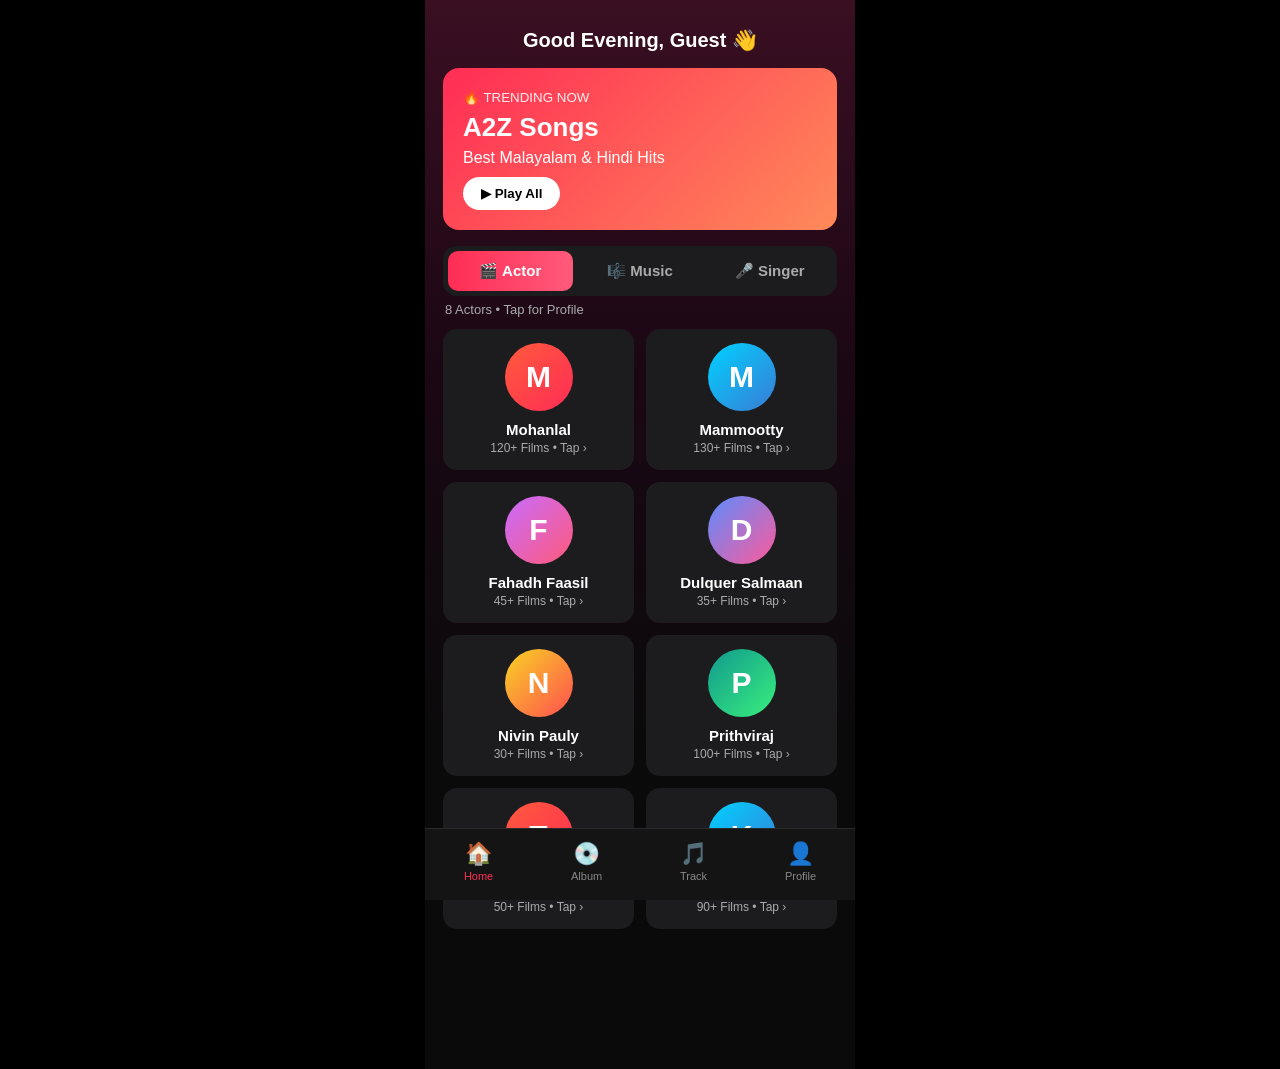
==== index.html @ c4893491 "Update index.html" ====
<!DOCTYPE html>
<html lang="en">
<head>
<meta charset="UTF-8">
<meta name="viewport" content="width=device-width, initial-scale=1.0, viewport-fit=cover">
<title>A2Z Songs</title>
<style>
*{margin:0;padding:0;box-sizing:border-box;font-family:-apple-system,BlinkMacSystemFont,'Segoe UI',sans-serif}
html{overflow-y:auto}
body{background:#000;color:#fff;display:flex;justify-content:center;overflow-y:auto}
body.player-locked, html.player-locked{overflow:hidden !important;height:100dvh !important;position:fixed;width:100%;top:0;left:0}
.phone{width:100%;max-width:430px;min-height:100vh;background:linear-gradient(180deg,#3a0f22 0%,#1a0714 35%,#0a0a0a 70%);padding:18px 18px 110px;position:relative}
body.player-locked .phone{height:100dvh;min-height:0;overflow:hidden;padding-bottom:0}
.page{display:none}.page.active{display:block}
.header{display:flex;align-items:center;justify-content:center;position:relative;margin:10px 0 16px}
.header h1{font-size:20px;font-weight:700}.gear{position:absolute;right:4px;font-size:22px}
.back{position:absolute;left:4px;font-size:22px;cursor:pointer;background:#1c1c1e;width:36px;height:36px;border-radius:50%;display:grid;place-items:center}
.search-box{background:#1c1c1e;border-radius:12px;padding:13px 14px;display:flex;gap:10px;color:#aaa;margin-bottom:16px}
.search-box input{background:none;border:none;outline:none;color:#fff;font-size:15px;width:100%}
.hero{background:linear-gradient(135deg,#ff2d55,#ff8a5a);border-radius:16px;padding:20px}
.hero small{opacity:.9}.hero h2{font-size:26px;margin:6px 0}
.hero button{background:#fff;color:#000;border:none;padding:9px 18px;border-radius:20px;font-weight:700;margin-top:10px}
.section-title{font-size:20px;font-weight:800;margin:22px 0 12px}
.tabs{display:flex;background:#1c1c1e;border-radius:14px;padding:5px;gap:5px;margin:16px 0 4px}
.tabs button{flex:1;border:none;padding:11px 0;border-radius:10px;background:transparent;color:#aaa;font-size:15px;font-weight:700;cursor:pointer}
.tabs button.active{background:linear-gradient(90deg,#ff2d55,#ff5a7a);color:#fff}
.tab-info{color:#aaa;font-size:13px;margin:6px 2px 12px}
.artist-grid{display:grid;grid-template-columns:1fr 1fr;gap:12px}
.artist-card{background:#1c1c1e;border-radius:14px;padding:14px;text-align:center;cursor:pointer}
.artist-card .circle{width:68px;height:68px;border-radius:50%;margin:0 auto 10px;display:grid;place-items:center;font-size:30px;font-weight:800;color:#fff;overflow:hidden;padding:0}
.artist-card .circle img{width:100%;height:100%;object-fit:cover;display:block}
.artist-card b{font-size:15px;display:block}.artist-card small{color:#aaa;font-size:12px}
.song-row,.card{background:#1c1c1e;border-radius:14px;padding:12px;display:flex;gap:12px;align-items:center;margin-bottom:10px;cursor:pointer}
.thumb{width:56px;height:56px;border-radius:10px;flex-shrink:0;display:grid;place-items:center;font-size:24px;font-weight:800;overflow:hidden;padding:0}
.thumb img{width:100%;height:100%;object-fit:cover;display:block}
.t1{background:linear-gradient(135deg,#c86bff,#ff5a7a)} .t2{background:linear-gradient(135deg,#ff5a3c,#ff2d55)} .t3{background:linear-gradient(135deg,#5a8cff,#ff5a9a)} .t4{background:linear-gradient(135deg,#00d2ff,#3a7bd5)} .t5{background:linear-gradient(135deg,#f9d423,#ff4e50)} .t6{background:linear-gradient(135deg,#11998e,#38ef7d)}
.song-row b,.card b{font-size:16px} .song-row small,.card small{color:#aaa;font-size:13px}
.play-btn{margin-left:auto;width:36px;height:36px;border-radius:50%;background:#ff2d55;display:grid;place-items:center;flex-shrink:0}
.album-grid{display:grid;grid-template-columns:1fr 1fr;gap:12px}
.album-card{background:#1c1c1e;border-radius:14px;padding:14px;cursor:pointer}
.album-card .cover{height:110px;border-radius:10px;display:grid;place-items:center;font-size:42px;margin-bottom:10px;overflow:hidden;padding:0}
.album-card .cover img{width:100%;height:100%;object-fit:cover;display:block}
.album-card b{font-size:15px;display:block}.album-card small{color:#aaa;font-size:12px}
.big-avatar{width:110px;height:110px;border-radius:50%;margin:10px auto;display:grid;place-items:center;font-size:48px;font-weight:800;overflow:hidden;padding:0}
.big-avatar img{width:100%;height:100%;object-fit:cover;display:block}
.follow-btn{background:linear-gradient(90deg,#ff2d55,#ff5a7a);border:none;color:#fff;padding:10px 30px;border-radius:20px;font-weight:700;margin:10px auto;display:block}
.profile-top{text-align:center}
.avatar{width:88px;height:88px;border-radius:50%;background:linear-gradient(135deg,#ff5a7a,#ff8a5a);margin:6px auto 10px;display:grid;place-items:center;font-size:42px;overflow:hidden}
.avatar img{width:100%;height:100%;object-fit:cover;display:block}
.profile-top h2{font-size:26px;font-weight:800}
.profile-username{color:#aaa;font-size:15px;margin-top:4px}
.profile-email{color:#888;font-size:13px;margin-top:2px}
.stats{display:flex;justify-content:space-around;text-align:center;margin:20px 6px 0}
.stats b{font-size:26px;display:block} .stats span{font-size:14px;color:#aaa}
.edit-wrap{text-align:center;margin-top:10px}
.edit-btn{background:linear-gradient(90deg,#ff2d55,#ff5a7a);color:#fff;border:none;padding:9px 28px;border-radius:8px;font-weight:700;font-size:15px;cursor:pointer}
.logout-btn{background:#2a2a2a;color:#ff5a7a;border:1px solid #444;padding:9px 22px;border-radius:8px;font-weight:700;font-size:14px;cursor:pointer;margin-left:8px}
.dots{margin-left:auto;font-size:20px;color:#ddd}
h3{font-size:24px;margin:28px 0 12px}
.set-row{background:#1c1c1e;border-radius:12px;padding:14px;display:flex;align-items:center;gap:12px;margin-bottom:10px;cursor:pointer}
.set-row span{font-size:16px;font-weight:600} .arrow{margin-left:auto;color:#888}
.nav{position:fixed;bottom:0;left:50%;transform:translateX(-50%);width:100%;max-width:430px;background:#141414;display:flex;justify-content:space-around;padding:12px 0 18px;border-top:1px solid #2a2a2a;z-index:10}
.nav button{background:none;border:none;color:#888;font-size:11px;text-align:center;display:flex;flex-direction:column;gap:3px;align-items:center;cursor:pointer}
.nav button.active{color:#ff2d55}.nav .ico{font-size:22px}
.detail-hero{background:#1c1c1e;border-radius:16px;padding:20px;text-align:center;margin-bottom:14px}
#page-player{overflow:hidden;background:transparent}
.player-page{background:transparent !important;background-image:none !important;box-shadow:none !important;border:none !important;border-radius:0 !important;margin:-18px -18px 0;padding:14px 18px 8px;height:calc(100dvh - 74px);min-height:560px;max-height:760px;display:flex;flex-direction:column;justify-content:space-between;overflow:hidden}
.player-top{display:flex;justify-content:space-between;align-items:flex-start;flex-shrink:0;background:transparent;border:none;box-shadow:none}
.player-top .back2{font-size:24px;cursor:pointer;line-height:1}
.player-top-center{text-align:center;flex:1;padding:0 10px;overflow:hidden;background:transparent}
.player-top-center small{color:#ddd;font-size:12px}
.player-top-center h3{font-size:15px;margin:3px 0 0;white-space:nowrap;overflow:hidden;text-overflow:ellipsis}
.player-dots{font-size:26px;letter-spacing:2px;cursor:pointer;line-height:1}
.player-cover-big{width:100%;flex:1;min-height:0;max-height:360px;border-radius:16px;margin:12px 0;display:flex;flex-direction:column;align-items:center;justify-content:center;text-align:center;overflow:hidden;position:relative;background:#222}
.player-cover-big img{position:absolute;inset:0;width:100%;height:100%;object-fit:cover;display:block}
.player-cover-big .cover-overlay{position:absolute;inset:0;background:linear-gradient(180deg,rgba(0,0,0,.1),rgba(0,0,0,.55));display:flex;flex-direction:column;align-items:center;justify-content:flex-end;padding-bottom:18px}
.player-cover-big .big-emoji{font-size:64px}
.player-cover-big .cover-title{font-size:32px;font-weight:900;letter-spacing:1px;line-height:1;text-shadow:0 4px 20px rgba(0,0,0,.8);position:relative;z-index:2}
.player-cover-big .cover-sub{font-size:12px;letter-spacing:4px;margin-top:6px;opacity:.9;position:relative;z-index:2}
.player-song-row{display:flex;align-items:center;gap:12px;flex-shrink:0}
.player-song-row .txt{flex:1;min-width:0}
.marquee{overflow:hidden;white-space:nowrap;width:100%;position:relative}
.marquee-inner{display:flex;white-space:nowrap;will-change:transform;width:max-content;align-items:center}
.mq-text{white-space:nowrap}
.mq-gap{width:80px;flex-shrink:0}
.marquee h2{font-size:20px;display:inline-block}
.marquee p{color:#bbb;font-size:14px;margin-top:2px;display:inline-block}
.add-btn{width:36px;height:36px;border:1.5px solid #fff;border-radius:50%;display:grid;place-items:center;font-size:22px;font-weight:300;line-height:1;cursor:pointer;flex-shrink:0;background:rgba(255,255,255,.08);transition:all .2s}
.add-btn.added{background:#1db954;border-color:#1db954;color:#000;font-size:17px;font-weight:800}
.credit-box{background:#1c1c1e;border-radius:14px;padding:14px;margin:18px 0;display:flex;flex-direction:column;gap:8px}
.credit-box div{display:flex;justify-content:space-between}.credit-box span{color:#aaa}.credit-box b{text-align:right}
.progress-wrap{margin:14px 0 4px;flex-shrink:0}
.progress-track{height:4px;background:#5a5a5a;border-radius:10px;position:relative}
.progress-fill{height:100%;background:#fff;border-radius:10px;width:12%;position:relative}
.progress-dot{position:absolute;right:-6px;top:50%;transform:translateY(-50%);width:14px;height:14px;background:#fff;border-radius:50%}
.time-row{display:flex;justify-content:space-between;color:#ccc;font-size:13px;margin-top:6px}
.controls-new{display:flex;justify-content:center;align-items:center;gap:44px;margin:14px 0 4px;flex-shrink:0}
.ctrl-prev,.ctrl-next{font-size:34px;cursor:pointer;color:#fff}
.ctrl-play{width:68px;height:68px;background:#fff;border-radius:50%;display:grid;place-items:center;font-size:30px;color:#000;cursor:pointer}
.sheet-overlay{position:fixed;inset:0;background:rgba(0,0,0,.6);z-index:50;display:none;align-items:flex-end;justify-content:center}
.sheet-overlay.open{display:flex}
.sheet{width:100%;max-width:430px;background:#1e1e1e;border-radius:20px 20px 0 0;padding:18px;max-height:75vh;overflow:auto}
.sheet h3{margin:0 0 4px}.sheet p{color:#aaa;font-size:13px;margin-bottom:14px}
.sheet input{width:100%;background:#2a2a2a;border:1px solid #333;border-radius:10px;padding:12px;color:#fff;outline:none;font-size:15px}
.create-btn{width:100%;background:linear-gradient(90deg,#ff2d55,#ff5a7a);border:none;color:#fff;padding:12px;border-radius:10px;font-weight:700;margin:10px 0 16px;cursor:pointer}
.pl-row{background:#2a2a2a;border-radius:12px;padding:12px;display:flex;gap:10px;align-items:center;margin-bottom:8px;cursor:pointer}
.pl-row b{flex:1}.pl-row small{color:#aaa;display:block}
.small-btn{background:#333;border:none;color:#fff;padding:6px 12px;border-radius:20px;font-size:12px;cursor:pointer}
.small-btn.red{background:#ff2d55}.small-btn.blue{background:#3a7bd5}
.tick-mini{width:32px;height:32px;background:#1db954;border-radius:50%;display:grid;place-items:center;color:#000;font-weight:800}
.form-label{font-size:14px;font-weight:700;color:#ddd;margin:18px 0 8px;display:block}
.form-input{width:100%;background:#1c1c1e;border:1px solid #333;border-radius:12px;padding:14px;color:#fff;outline:none;font-size:15px}
.form-input:focus{border-color:#ff2d55}
.form-hint{font-size:12px;color:#888;margin-top:6px}
.pass-wrap{position:relative}
.pass-wrap input{padding-right:48px}
.eye-btn{position:absolute;right:10px;top:50%;transform:translateY(-50%);background:none;border:none;font-size:20px;cursor:pointer}
.save-btn{width:100%;background:linear-gradient(90deg,#ff2d55,#ff5a7a);border:none;color:#fff;padding:14px;border-radius:12px;font-weight:800;font-size:16px;margin-top:24px;cursor:pointer}
.cancel-btn{width:100%;background:#2a2a2a;border:none;color:#fff;padding:13px;border-radius:12px;font-weight:700;font-size:15px;margin-top:10px;cursor:pointer}
.edit-avatar-wrap{text-align:center;margin:10px 0 6px;position:relative}
.edit-avatar{width:100px;height:100px;border-radius:50%;background:linear-gradient(135deg,#ff5a7a,#ff8a5a);margin:0 auto;display:grid;place-items:center;font-size:44px;overflow:hidden;cursor:pointer}
.edit-avatar img{width:100%;height:100%;object-fit:cover}
.change-photo{color:#ff5a7a;font-size:14px;font-weight:700;margin-top:8px;cursor:pointer;display:block;text-align:center}
.success-msg{background:#1db954;color:#fff;padding:12px;border-radius:10px;text-align:center;font-weight:700;display:none;margin-top:14px}
.error-msg{background:#ff2d55;color:#fff;padding:12px;border-radius:10px;text-align:center;font-weight:700;display:none;margin-top:14px}
/* --- AUTH --- */
.auth-logo{width:90px;height:90px;border-radius:24px;background:linear-gradient(135deg,#ff2d55,#ff8a5a);margin:14px auto;display:grid;place-items:center;font-size:44px}
.auth-title{text-align:center;font-size:26px;font-weight:800;margin:6px 0}
.auth-sub{text-align:center;color:#aaa;font-size:14px;margin-bottom:6px}
.auth-tabs{display:flex;background:#1c1c1e;border-radius:14px;padding:5px;gap:5px;margin:18px 0}
.auth-tabs button{flex:1;border:none;padding:12px 0;border-radius:10px;background:transparent;color:#aaa;font-size:15px;font-weight:700;cursor:pointer}
.auth-tabs button.active{background:linear-gradient(90deg,#ff2d55,#ff5a7a);color:#fff}
.auth-switch{text-align:center;color:#aaa;font-size:14px;margin-top:16px}
.auth-switch b{color:#ff5a7a;cursor:pointer}
.demo-box{background:#1c1c1e;border-radius:12px;padding:12px;text-align:center;color:#aaa;font-size:13px;margin-top:14px}
.demo-box b{color:#fff}
</style>
</head>
<body>
<div class="phone">

<!-- HOME -->
<div id="page-home" class="page active">
  <div class="header"><h1 id="homeGreeting">Good Evening, Guest 👋</h1></div>
  <div class="hero"><small>🔥 TRENDING NOW</small><h2>A2Z Songs</h2><p>Best Malayalam & Hindi Hits</p><button onclick="go('album')">▶ Play All</button></div>
  <div class="tabs">
    <button id="tab-actor" class="active" onclick="showTab('actor')">🎬 Actor</button>
    <button id="tab-music" onclick="showTab('music')">🎼 Music</button>
    <button id="tab-singer" onclick="showTab('singer')">🎤 Singer</button>
  </div>
  <div class="tab-info" id="tabInfo">Malayalam Actors • Tap for Profile</div>
  <div class="artist-grid" id="artistGrid"></div>
  <div style="height:30px"></div>
</div>

<!-- ALBUM LIST -->
<div id="page-album" class="page">
  <div class="header"><h1>Album</h1></div>
  <div class="section-title">Top Albums</div>
  <div class="album-grid" id="albumGrid"></div>
  <div style="height:30px"></div>
</div>

<!-- TRACK LIST -->
<div id="page-track" class="page">
  <div class="header"><h1>Track</h1></div>
  <div class="search-box">🔍 <input id="trackInput" placeholder="Search tracks..." oninput="doSearch(this.value)"></div>
  <div id="trackList"></div>
  <div style="height:30px"></div>
</div>

<!-- ARTIST PROFILE -->
<div id="page-artist" class="page">
  <div class="header"><div class="back" onclick="history.back()">‹</div><h1 id="artistPageTitle">Artist Profile</h1></div>
  <div style="text-align:center"><div class="big-avatar t1" id="artistAvatarWrap"><img id="artistAvatarImg" src="" alt="" onerror="this.style.display='none'"><span id="artistAvatarLetter">M</span></div><h2 id="artistName">Mohanlal</h2><p style="color:#aaa" id="artistRole">Actor • Malayalam</p><button class="follow-btn">+ Follow</button></div>
  <div class="stats"><div><b id="artistFollowers">1.2M</b><span>Followers</span></div><div><b id="artistAlbumsCount">12</b><span>Albums</span></div><div><b id="artistSongsCount">86</b><span>Songs</span></div></div>
  <div class="section-title">Albums</div><div class="album-grid" id="artistAlbumsGrid"></div>
  <div class="section-title">Top Tracks</div><div id="artistTracks"></div>
  <div style="height:30px"></div>
</div>

<!-- ALBUM DETAIL -->
<div id="page-albumdetail" class="page">
  <div class="header"><div class="back" onclick="history.back()">‹</div><h1>Album Details</h1></div>
  <div style="text-align:center"><div class="player-cover-big t2" style="width:160px;height:160px;flex:none;aspect-ratio:auto" id="albumDetailCoverWrap"><img id="albumDetailCoverImg" src="" alt="" onerror="this.style.display='none'"><div class="cover-overlay"><span class="big-emoji">💿</span></div></div><h2 id="albumDetailName">Premam</h2><p style="color:#aaa" id="albumDetailMeta">2015 • 12 Songs</p><button class="follow-btn" onclick="go('track')">▶ Play All</button></div>
  <div class="section-title">Tracks in this Album</div><div id="albumDetailTracks"></div>
  <div class="credit-box"><div><span>Music Director</span><b id="albumDetailMD" style="cursor:pointer;color:#ff5a7a" onclick="go('artist/'+this.innerText)">Shaan Rahman</b></div><div><span>Singers</span><b id="albumDetailSingers">Vineeth Sreenivasan</b></div></div>
  <div style="height:30px"></div>
</div>

<!-- MUSIC PLAYER -->
<div id="page-player" class="page">
  <div class="player-page">
    <div class="player-top">
      <div class="back2" onclick="history.back()">⌄</div>
      <div class="player-top-center"><small>Playing from Album</small><h3 id="playerAlbumTop">Velipadinte Pusthakam</h3></div>
      <div class="player-dots" onclick="openAddSheet()">⋮</div>
    </div>
    <div class="player-cover-big t3" id="playerCover">
      <img id="playerCoverImg" src="https://m.media-amazon.com/images/M/MV5BN2E0NWJhNWItNTM3Yi00MzNiLWFlNDktZDdjZTQwM2FlNTNlXkEyXkFqcGc@._V1_SL1024_.jpg" alt="" onerror="this.style.display='none'">
      <div class="cover-overlay"><div class="cover-title" id="playerCoverTitle">JIMIKKI KAMMAL</div><div class="cover-sub" id="playerCoverSub">MALAYALAM</div></div>
    </div>
    <div class="player-song-row">
      <div class="txt">
        <div class="marquee"><div class="marquee-inner" id="marqueeTitle"><h2 id="playerTitle">Jimikki Kammal - From "Velipadinte Pusthakam"</h2></div></div>
        <div class="marquee"><div class="marquee-inner" id="marqueeSinger"><p id="playerSingerLine">Vineeth Sreenivasan, Shaan Rahman</p></div></div>
      </div>
      <div class="add-btn" id="addBtn" onclick="openAddSheet()">+</div>
    </div>
    <div class="progress-wrap">
      <div class="progress-track"><div class="progress-fill" id="progressFill"><div class="progress-dot"></div></div></div>
      <div class="time-row"><span id="curTime">0:09</span><span>4:24</span></div>
    </div>
    <div class="controls-new">
      <div class="ctrl-prev" onclick="prevTrack()">⏮</div>
      <div class="ctrl-play" id="playBtn" onclick="togglePlay()">⏸</div>
      <div class="ctrl-next" onclick="nextTrack()">⏭</div>
    </div>
  </div>
</div>

<!-- GENERIC DETAIL -->
<div id="page-detail" class="page">
  <div class="header"><div class="back" onclick="history.back()">‹</div><h1 id="detailTitle">Details</h1></div>
  <div class="detail-hero"><div style="font-size:50px" id="detailEmoji">📁</div><h2 id="detailHeading">Title</h2><p style="color:#aaa" id="detailSub">Description</p></div>
  <div id="detailContent"></div>
  <div style="height:30px"></div>
</div>

<!-- AUTH - LOGIN & SIGN UP -->
<div id="page-auth" class="page">
  <div class="header"><h1>Profile</h1></div>
  <div class="auth-logo">🎵</div>
  <h2 class="auth-title">Welcome to A2Z Songs</h2>
  <p class="auth-sub" id="authSub">Login cheythu ningalude playlists kaanu</p>
  <div class="auth-tabs">
    <button id="authTabLogin" class="active" onclick="switchAuth('login')">Login</button>
    <button id="authTabSignup" onclick="switchAuth('signup')">Sign Up</button>
  </div>
  <!-- LOGIN FORM -->
  <div id="loginForm">
    <label class="form-label">📧 Email / Username</label>
    <input class="form-input" id="loginEmail" placeholder="e.g. alex@gmail.com or alex_morgan">
    <label class="form-label">🔒 Password</label>
    <div class="pass-wrap"><input class="form-input" id="loginPassword" type="password" placeholder="Password"><button class="eye-btn" type="button" onclick="let p=document.getElementById('loginPassword');p.type=p.type==='password'?'text':'password'">👁️</button></div>
    <div class="error-msg" id="loginError"></div>
    <div class="success-msg" id="loginSuccess"></div>
    <button class="save-btn" onclick="doLogin()">Login →</button>
    <div class="auth-switch">Account illa? <b onclick="switchAuth('signup')">Sign Up cheyyu</b></div>
  </div>
  <!-- SIGN UP FORM -->
  <div id="signupForm" style="display:none">
    <label class="form-label">👤 Full Name</label>
    <input class="form-input" id="signupName" placeholder="e.g. Alex Morgan">
    <label class="form-label">@ Username</label>
    <input class="form-input" id="signupUsername" placeholder="e.g. alex_morgan">
    <label class="form-label">📧 Email</label>
    <input class="form-input" id="signupEmail" type="email" placeholder="e.g. alex@gmail.com">
    <label class="form-label">🔒 Password</label>
    <div class="pass-wrap"><input class="form-input" id="signupPassword" type="password" placeholder="Min 4 letters"><button class="eye-btn" type="button" onclick="let p=document.getElementById('signupPassword');p.type=p.type==='password'?'text':'password'">👁️</button></div>
    <div class="form-hint">Password min 4 aksharam</div>
    <div class="error-msg" id="signupError"></div>
    <div class="success-msg" id="signupSuccess"></div>
    <button class="save-btn" onclick="doSignup()">✨ Create Account</button>
    <div class="auth-switch">Already account undu? <b onclick="switchAuth('login')">Login cheyyu</b></div>
  </div>
  <div class="demo-box">Demo: First time <b>Sign Up</b> cheyyu,<br>pinne athe Email + Password vechu <b>Login</b> cheyyam</div>
  <div style="height:30px"></div>
</div>

<!-- MY PROFILE - LOGIN CHEYTHAL MATHRAM -->
<div id="page-profile" class="page">
  <div class="header"><h1>Profile</h1><div class="gear">⚙️</div></div>
  <div class="profile-top"><div class="avatar" id="profileAvatarWrap"><span id="profileAvatarLetter">👤</span><img id="profileAvatarImg" src="" style="display:none" onerror="this.style.display='none'"></div><h2 id="profileName">Alex Morgan</h2><div class="profile-username" id="profileUsername">@alex_morgan</div><div class="profile-email" id="profileEmail">alex.morgan@gmail.com</div></div>
  <div class="stats"><div><b>128</b><span>Following</span></div><div><b>1.2k</b><span>Followers</span></div><div><b id="profilePlaylistCount">4</b><span>Playlists</span></div></div>
  <div class="edit-wrap"><button class="edit-btn" onclick="go('editprofile')">Edit Profile</button><button class="logout-btn" onclick="doLogout()">Logout</button></div>
  <h3>🎵 My Playlists</h3>
  <button class="follow-btn" style="margin:0 0 12px" onclick="createPlaylistPrompt()">+ New Playlist</button>
  <div id="myPlaylists"></div>
  <h3>Settings</h3>
  <div class="set-row" onclick="go('detail/Account')"><span>⚙️</span><span>Account</span><div class="arrow">›</div></div>
  <div class="set-row" onclick="go('detail/Notifications')"><span>🔔</span><span>Notifications</span><div class="arrow">›</div></div>
  <div class="set-row" onclick="go('detail/Downloads')"><span>⬇️</span><span>Downloads</span><div class="arrow">›</div></div>
  <div class="set-row" onclick="go('detail/Appearance')"><span>🎨</span><span>Appearance</span><div class="arrow">›</div></div>
  <div style="height:30px"></div>
</div>

<!-- EDIT PROFILE -->
<div id="page-editprofile" class="page">
  <div class="header"><div class="back" onclick="history.back()">‹</div><h1>Edit Profile</h1></div>
  <div class="edit-avatar-wrap">
    <div class="edit-avatar" id="editAvatarBox" onclick="document.getElementById('avatarFile').click()"><span id="editAvatarLetter">👤</span><img id="editAvatarImg" src="" style="display:none"></div>
    <span class="change-photo" onclick="document.getElementById('avatarFile').click()">Change Photo</span>
    <input type="file" id="avatarFile" accept="image/*" style="display:none" onchange="previewAvatar(this)">
  </div>
  <label class="form-label">👤 Full Name</label>
  <input class="form-input" id="editName" placeholder="e.g. Alex Morgan">
  <label class="form-label">@ Username</label>
  <input class="form-input" id="editUsername" placeholder="e.g. alex_morgan">
  <label class="form-label">📧 Email</label>
  <input class="form-input" id="editEmail" type="email" placeholder="e.g. alex@gmail.com">
  <label class="form-label">🔒 Password</label>
  <div class="pass-wrap">
    <input class="form-input" id="editPassword" type="password" placeholder="New Password">
    <button class="eye-btn" type="button" onclick="togglePass()">👁️</button>
  </div>
  <div class="form-hint">Password maattanamennilla - khaali vittal pazhaya password thanne nilkkum</div>
  <div class="success-msg" id="saveMsg">✅ Profile Saved!</div>
  <button class="save-btn" onclick="saveProfile()">💾 Save Changes</button>
  <button class="cancel-btn" onclick="history.back()">Cancel</button>
  <div style="height:30px"></div>
</div>

</div>

<!-- ADD TO PLAYLIST SHEET -->
<div class="sheet-overlay" id="sheetOverlay" onclick="if(event.target===this) closeSheet()">
  <div class="sheet">
    <h3>Add to Playlist</h3>
    <p id="sheetSongName">Malare • Premam</p>
    <input id="newPlaylistName" placeholder="New Playlist Name... e.g. My Favourites">
    <button class="create-btn" onclick="createPlaylistFromSheet()">+ Create New Playlist & Add Song</button>
    <div class="section-title" style="margin:6px 0 10px">Your Playlists</div>
    <div id="sheetPlaylists"></div>
    <button class="small-btn" style="width:100%;padding:10px;margin-top:8px" onclick="closeSheet()">Close</button>
  </div>
</div>

<div class="nav">
  <button id="nav-home" class="active" onclick="go('home')"><span class="ico">🏠</span>Home</button>
  <button id="nav-album" onclick="go('album')"><span class="ico">💿</span>Album</button>
  <button id="nav-track" onclick="go('track')"><span class="ico">🎵</span>Track</button>
  <button id="nav-profile" onclick="go('profile')"><span class="ico">👤</span>Profile</button>
</div>

<script>
/* --- AUTH - LOGIN / SIGNUP --- */
let allUsers = JSON.parse(localStorage.getItem('a2z_users')||'[]');
let currentEmail = localStorage.getItem('a2z_current')||'';
let userProfile = null;
function getCurrentUser(){
  if(!currentEmail) return null;
  return allUsers.find(u=>u.email.toLowerCase()===currentEmail.toLowerCase() || u.username.toLowerCase()===currentEmail.toLowerCase()) || null;
}
function isLoggedIn(){ return !!getCurrentUser(); }
function switchAuth(mode){
  document.getElementById('authTabLogin').classList.toggle('active', mode==='login');
  document.getElementById('authTabSignup').classList.toggle('active', mode==='signup');
  document.getElementById('loginForm').style.display = mode==='login' ? 'block' : 'none';
  document.getElementById('signupForm').style.display = mode==='signup' ? 'block' : 'none';
  document.getElementById('authSub').innerText = mode==='login' ? 'Login cheythu ningalude playlists kaanu' : 'Puthiya account undakku - Free aanu!';
  document.getElementById('loginError').style.display='none';
  document.getElementById('signupError').style.display='none';
}
function showAuthError(id, msg){
  let el=document.getElementById(id); el.innerText=msg; el.style.display='block';
}
function doSignup(){
  let name=document.getElementById('signupName').value.trim();
  let username=document.getElementById('signupUsername').value.trim().replace(/\s+/g,'_').toLowerCase();
  let email=document.getElementById('signupEmail').value.trim().toLowerCase();
  let pass=document.getElementById('signupPassword').value.trim();
  if(!name) return showAuthError('signupError','❌ Name ezhuthu!');
  if(!username) return showAuthError('signupError','❌ Username ezhuthu!');
  if(!email || !email.includes('@')) return showAuthError('signupError','❌ Correct Email ezhuthu!');
  if(!pass || pass.length<4) return showAuthError('signupError','❌ Password min 4 aksharam venam!');
  if(allUsers.some(u=>u.email===email)) return showAuthError('signupError','❌ Ee Email already und - Login cheyyu!');
  if(allUsers.some(u=>u.username===username)) return showAuthError('signupError','❌ Ee Username already eduthu - vere username nokku!');
  let newUser={name:name, username:username, email:email, password:pass, avatar:""};
  allUsers.push(newUser);
  localStorage.setItem('a2z_users', JSON.stringify(allUsers));
  localStorage.setItem('a2z_current', email);
  currentEmail=email; userProfile=newUser;
  renderProfile();
  let s=document.getElementById('signupSuccess'); s.innerText='✅ Account Created! Welcome, '+name; s.style.display='block';
  setTimeout(()=>{ go('profile'); }, 700);
}
function doLogin(){
  let ident=document.getElementById('loginEmail').value.trim().toLowerCase();
  let pass=document.getElementById('loginPassword').value.trim();
  if(!ident) return showAuthError('loginError','❌ Email / Username ezhuthu!');
  if(!pass) return showAuthError('loginError','❌ Password ezhuthu!');
  let user=allUsers.find(u=> (u.email.toLowerCase()===ident || u.username.toLowerCase()===ident) && u.password===pass);
  if(!user) return showAuthError('loginError','❌ Email / Password thettaanu! Sign Up cheythittundo ennu nokku.');
  localStorage.setItem('a2z_current', user.email);
  currentEmail=user.email; userProfile=user;
  renderProfile();
  let s=document.getElementById('loginSuccess'); s.innerText='✅ Welcome back, '+user.name+'!'; s.style.display='block';
  setTimeout(()=>{ go('profile'); }, 600);
}
function doLogout(){
  if(!confirm('Logout cheyyano?')) return;
  localStorage.removeItem('a2z_current');
  currentEmail=''; userProfile=null;
  document.getElementById('loginEmail').value=''; document.getElementById('loginPassword').value='';
  switchAuth('login');
  go('profile');
}
function openProfilePage(){
  if(isLoggedIn()){
    userProfile=getCurrentUser();
    renderProfile();
    showPageOnly('profile');
  } else {
    switchAuth('login');
    showPageOnly('auth');
  }
}
function renderProfile(){
  userProfile=getCurrentUser();
  if(!userProfile){
    document.getElementById('homeGreeting').innerText='Good Evening, Guest 👋';
    return;
  }
  document.getElementById('profileName').innerText=userProfile.name;
  document.getElementById('profileUsername').innerText='@'+userProfile.username;
  document.getElementById('profileEmail').innerText=userProfile.email;
  document.getElementById('homeGreeting').innerText='Good Evening, '+userProfile.name.split(' ')[0]+' 👋';
  document.title='A2Z Songs - '+userProfile.name;
  let pImg=document.getElementById('profileAvatarImg');
  if(userProfile.avatar){ pImg.src=userProfile.avatar; pImg.style.display='block'; document.getElementById('profileAvatarLetter').style.display='none'; }
  else { pImg.style.display='none'; document.getElementById('profileAvatarLetter').style.display='block'; }
}
function openEditProfile(){
  if(!isLoggedIn()){ openProfilePage(); return; }
  userProfile=getCurrentUser();
  document.getElementById('editName').value=userProfile.name;
  document.getElementById('editUsername').value=userProfile.username;
  document.getElementById('editEmail').value=userProfile.email;
  document.getElementById('editPassword').value='';
  document.getElementById('editPassword').placeholder='Current password hidden • New password ezhuthu';
  document.getElementById('saveMsg').style.display='none';
  let eImg=document.getElementById('editAvatarImg');
  if(userProfile.avatar){ eImg.src=userProfile.avatar; eImg.style.display='block'; document.getElementById('editAvatarLetter').style.display='none'; }
  else { eImg.style.display='none'; document.getElementById('editAvatarLetter').style.display='block'; }
  showPageOnly('editprofile');
}
function togglePass(){
  let p=document.getElementById('editPassword');
  p.type = p.type==='password' ? 'text' : 'password';
}
function previewAvatar(input){
  if(!input.files||!input.files[0]) return;
  let reader=new FileReader();
  reader.onload=function(e){
    userProfile.avatar=e.target.result;
    document.getElementById('editAvatarImg').src=userProfile.avatar;
    document.getElementById('editAvatarImg').style.display='block';
    document.getElementById('editAvatarLetter').style.display='none';
  };
  reader.readAsDataURL(input.files[0]);
}
function saveProfile(){
  let name=document.getElementById('editName').value.trim();
  let username=document.getElementById('editUsername').value.trim().replace(/\s+/g,'_').toLowerCase();
  let email=document.getElementById('editEmail').value.trim().toLowerCase();
  let pass=document.getElementById('editPassword').value.trim();
  if(!name){ alert('Name ezhuthu!'); return; }
  if(!username){ alert('Username ezhuthu!'); return; }
  if(!email || !email.includes('@')){ alert('Correct Email ezhuthu!'); return; }
  let idx=allUsers.findIndex(u=>u.email===userProfile.email);
  if(allUsers.some((u,i)=>i!==idx && u.email===email)){ alert('Ee Email vere aalkkullathaanu!'); return; }
  if(allUsers.some((u,i)=>i!==idx && u.username===username)){ alert('Ee Username vere aalkkullathaanu!'); return; }
  userProfile.name=name; userProfile.username=username; userProfile.email=email;
  if(pass) userProfile.password=pass;
  allUsers[idx]=userProfile;
  localStorage.setItem('a2z_users', JSON.stringify(allUsers));
  localStorage.setItem('a2z_current', email);
  currentEmail=email;
  renderProfile();
  let m=document.getElementById('saveMsg');
  m.style.display='block';
  m.innerText='✅ Profile Saved! - '+name;
  setTimeout(()=>{ go('profile'); }, 800);
}
const IMG = {
  "Mohanlal":"https://www.pmindia.gov.in/wp-content/uploads/2023/12/Mohanlal-Actor.jpg",
  "Mammootty":"https://image.tmdb.org/t/p/original/nBuirwu4WlDfTURe0rS3EpuLXyd.jpg",
  "Fahadh Faasil":"https://www.themoviedb.org/t/p/w600_and_h900_bestv2/72ZaGOCFleKSa1QcHDImN2dOWSy.jpg",
  "Dulquer Salmaan":"https://www.jagranimages.com/images/newimg/14082023/14_08_2023-dulquer_salmaan_23501441.jpg",
  "Nivin Pauly":"https://image.tmdb.org/t/p/w780/A3n49VllH3mrEmrXV7NZJO5EKAA.jpg",
  "Prithviraj":"https://www.pinkvilla.com/images/2023-09/708126773_prithviraj-sukumaran-p.jpg",
  "Tovino Thomas":"https://www.thestatesman.com/wp-content/uploads/2023/09/Tovino-Thomas.jpg",
  "Kunchacko Boban":"https://movieworldmedia.in/wp-content/uploads/2023/08/Kunchacko_Boban_Actor.jpg",
  "A R Rahman":"https://images.indianexpress.com/2021/04/ARRahman.jpg",
  "Vidyasagar":"https://img-mm.manoramaonline.com/content/dam/mm/mo/premium/entertainment/images/2024/3/17/vidyasagar-2.jpg?w=315&h=164",
  "M Jayachandran":"https://mjayachandran.com/wp-content/uploads/2025/01/hm2.png",
  "Gopi Sundar":"https://cdn.platinumlist.net/upload/artist/gopi_sundar_2424-full1711633243.jpeg",
  "Shaan Rahman":"https://media.cinemaexpress.com/cinemaexpress%2F2025-03-27%2Fbglgjuo9%2FShaanRahman.jpg?w=1200&ar=40%3A21&auto=format%2Ccompress&ogImage=true&mode=crop&enlarge=true&overlay=false&overlay_position=bottom&overlay_width=100",
  "Bijibal":"https://www.gethucinema.com/wp-content/uploads/2024/08/Bijibal-1-cYF1nl969-820x1024.jpg",
  "Sushin Shyam":"https://www.kairalinewsonline.com/wp-content/uploads/2024/10/sushin-1.jpg",
  "Justin Varghese":"https://c.saavncdn.com/artists/Justin_Varghese_001_20220925060920_500x500.jpg",
  "K J Yesudas":"https://upload.wikimedia.org/wikipedia/commons/e/e6/Yesudas_K.J.jpg",
  "K S Chithra":"https://cdn.platinumlist.net/upload/artist/ks_chithra_292-mobile1752819406.jpeg",
  "Shreya Ghoshal":"https://ticketstarter.nl/media/cache/resolve/artist_overview/media/artist/Shreya%20Ghoshal.jpg",
  "Vijay Yesudas":"http://filmistreet.com/wp-content/uploads/vijay-yesudas.jpg",
  "Sid Sriram":"https://www.gethucinema.com/wp-content/uploads/2024/08/Sid-Sriram-24-I2Ij2T7281-1228x1536.jpg",
  "Shilpa Rao":"https://curlytales.com/wp-content/uploads/2021/08/Shilpa-Rao.jpg",
  "Sithara Krishnakumar":"https://www.madhyamam.com/h-upload/2022/06/19/1618104-sithara-krishnakumar.jpg",
  "K S Harisankar":"https://image.tmdb.org/t/p/w300/6v8Om9nh2ujDTiPVmKGpwYNJMmg.jpg"
};
function imgTag(name, cls){
  let src=IMG[name]||"";
  if(!src) return name ? name[0] : "🎵";
  return `<img src="${src}" alt="${name}" loading="lazy" onerror="this.style.display='none';this.parentElement.innerHTML='${name? name[0] : '🎵'}'">`;
}
const DATA = {
  actor: [
    {n:"Mohanlal", s:"120+ Films", e:"M", c:"t2"},
    {n:"Mammootty", s:"130+ Films", e:"M", c:"t4"},
    {n:"Fahadh Faasil", s:"45+ Films", e:"F", c:"t1"},
    {n:"Dulquer Salmaan", s:"35+ Films", e:"D", c:"t3"},
    {n:"Nivin Pauly", s:"30+ Films", e:"N", c:"t5"},
    {n:"Prithviraj", s:"100+ Films", e:"P", c:"t6"},
    {n:"Tovino Thomas", s:"50+ Films", e:"T", c:"t2"},
    {n:"Kunchacko Boban", s:"90+ Films", e:"K", c:"t4"}
  ],
  music: [
    {n:"A R Rahman", s:"Music Director", e:"AR", c:"t1"},
    {n:"Vidyasagar", s:"Music Director", e:"V", c:"t2"},
    {n:"M Jayachandran", s:"Music Director", e:"MJ", c:"t3"},
    {n:"Gopi Sundar", s:"Music Director", e:"GS", c:"t4"},
    {n:"Shaan Rahman", s:"Music Director", e:"SR", c:"t5"},
    {n:"Bijibal", s:"Music Director", e:"B", c:"t6"},
    {n:"Sushin Shyam", s:"Music Director", e:"SS", c:"t1"},
    {n:"Justin Varghese", s:"Music Director", e:"JV", c:"t2"}
  ],
  singer: [
    {n:"K J Yesudas", s:"Playback Singer", e:"Y", c:"t3"},
    {n:"K S Chithra", s:"Playback Singer", e:"C", c:"t1"},
    {n:"Shreya Ghoshal", s:"Playback Singer", e:"S", c:"t2"},
    {n:"Vijay Yesudas", s:"Playback Singer", e:"V", c:"t4"},
    {n:"Sid Sriram", s:"Playback Singer", e:"SS", c:"t5"},
    {n:"Shilpa Rao", s:"Playback Singer", e:"SR", c:"t6"},
    {n:"Sithara Krishnakumar", s:"Playback Singer", e:"SK", c:"t3"},
    {n:"K S Harisankar", s:"Playback Singer", e:"H", c:"t1"}
  ]
};
const ALBUMS = [
  {name:"Premam", year:"2015", songs:"12 Songs", md:"Shaan Rahman", singer:"Vineeth Sreenivasan", cls:"t1", img:"https://images.justwatch.com/poster/142131582/s592/premam"},
  {name:"Hridayam", year:"2022", songs:"15 Songs", md:"Hesham Abdul Wahab", singer:"Darshana Rajendran", cls:"t2", img:"https://images.moviebuff.com/a33d91c8-87cc-4708-9ad9-2ad85f835137?w=500"},
  {name:"Manjummel Boys", year:"2024", songs:"8 Songs", md:"Sushin Shyam", singer:"Sushin Shyam", cls:"t3", img:"https://kurulusas.com/wp-content/uploads/2024/05/Manjummel.Boys_.2024-683x1024.jpg"},
  {name:"Romancham", year:"2023", songs:"10 Songs", md:"Sushin Shyam", singer:"Sushin Shyam", cls:"t4", img:"https://media-cache.cinematerial.com/p/500x/5red2vng/romancham-indian-movie-poster.jpg?v=1680898075"},
  {name:"Premalu", year:"2024", songs:"9 Songs", md:"Vishnu Vijay", singer:"Kapil Kapilan", cls:"t5", img:"https://orunewculture.in/wp-content/uploads/2024/12/GF_yqe-WcAAylsj.webp"},
  {name:"Kumbalangi Nights", year:"2019", songs:"11 Songs", md:"Sushin Shyam", singer:"Sithara", cls:"t6", img:"https://cdn.wallpapersafari.com/70/0/E0T2Gr.jpg"},
  {name:"Velipadinte Pusthakam", year:"2017", songs:"10 Songs", md:"Shaan Rahman", singer:"Vineeth Sreenivasan", cls:"t3", img:"https://m.media-amazon.com/images/M/MV5BN2E0NWJhNWItNTM3Yi00MzNiLWFlNDktZDdjZTQwM2FlNTNlXkEyXkFqcGc@._V1_SL1024_.jpg"},
  {name:"I'M Game - Malayalam", year:"2026", songs:"8 Songs", md:"Jakes Bejoy", singer:"Armaan Malik", cls:"t1", img:"https://poster.gsc.com.my/2026/260903_I'mTheGameMalayalam_big.jpg"}
];
const TRACKS = [
  {title:"Mazhavillaye", album:"I'M Game - Malayalam", md:"Jakes Bejoy", singer:"Jakes Bejoy, Armaan Malik, Sharfu", actor:"Dulquer Salmaan", cls:"t1", img:"https://poster.gsc.com.my/2026/260903_I'mTheGameMalayalam_big.jpg"},
  {title:"Malare", album:"Premam", md:"Shaan Rahman", singer:"Vineeth Sreenivasan", actor:"Nivin Pauly", cls:"t1", img:"https://images.justwatch.com/poster/142131582/s592/premam"},
  {title:"Uyire", album:"Gauthamante Radham", md:"Ankit Menon", singer:"Sid Sriram", actor:"Neeraj Madhav", cls:"t2", img:"https://images.justwatch.com/poster/142131582/s592/premam"},
  {title:"Jimikki Kammal", album:"Velipadinte Pusthakam", md:"Shaan Rahman", singer:"Vineeth Sreenivasan", actor:"Mohanlal", cls:"t3", img:"https://m.media-amazon.com/images/M/MV5BN2E0NWJhNWItNTM3Yi00MzNiLWFlNDktZDdjZTQwM2FlNTNlXkEyXkFqcGc@._V1_SL1024_.jpg"},
  {title:"Kuthanthram", album:"Manjummel Boys", md:"Sushin Shyam", singer:"Sushin Shyam", actor:"Soubin Shahir", cls:"t4", img:"https://kurulusas.com/wp-content/uploads/2024/05/Manjummel.Boys_.2024-683x1024.jpg"},
  {title:"Darshana", album:"Hridayam", md:"Hesham Abdul Wahab", singer:"Darshana Rajendran", actor:"Pranav Mohanlal", cls:"t5", img:"https://images.moviebuff.com/a33d91c8-87cc-4708-9ad9-2ad85f835137?w=500"},
  {title:"Raabta", album:"Agent Vinod", md:"Pritam", singer:"Arijit Singh", actor:"Saif Ali Khan", cls:"t6", img:"https://upload.wikimedia.org/wikipedia/en/3/3c/Agent_Vinod_poster.jpg"}
];
function albumImg(name){ let a=ALBUMS.find(x=>x.name===name); return a?a.img:""; }
function setTxt(id,txt){ let el=document.getElementById(id); if(el) el.innerText=txt; }
let marqueeTimers=[];
function stopMarquee(){
  marqueeTimers.forEach(t=>clearTimeout(t)); marqueeTimers=[];
  document.querySelectorAll('.marquee-inner').forEach(el=>{ el.style.transition='none'; el.style.transform='translateX(0)'; });
}
function startMarqueeFor(innerId, textElId, isTitle){
  let inner=document.getElementById(innerId);
  let textEl=document.getElementById(textElId);
  if(!inner||!textEl) return;
  let text=textEl.innerText;
  let wrap=inner.parentElement;
  let tag=isTitle?'h2':'p';
  inner.innerHTML=`<span class="mq-text"><${tag}>${text}</${tag}></span><span class="mq-gap"></span><span class="mq-text"><${tag}>${text}</${tag}></span>`;
  let first=inner.querySelector('.mq-text '+tag); if(first) first.id=textElId;
  inner.style.transition='none'; inner.style.transform='translateX(0)';
  requestAnimationFrame(()=>{
    let single=inner.querySelector('.mq-text').offsetWidth + 80;
    let overflow = inner.querySelector('.mq-text').offsetWidth - wrap.clientWidth;
    if(overflow <= 8){
      inner.innerHTML=`<span class="mq-text"><${tag}>${text}</${tag}></span>`;
      let s=inner.querySelector(tag); if(s) s.id=textElId;
      return;
    }
    let duration = Math.max(2000, single * 28);
    function loop(){
      let t1=setTimeout(()=>{
        inner.style.transition=`transform ${duration}ms linear`;
        inner.style.transform=`translateX(${-single}px)`;
        let t2=setTimeout(()=>{
          inner.style.transition='none';
          inner.style.transform='translateX(0)';
          let t3=setTimeout(loop, 1000);
          marqueeTimers.push(t3);
        }, duration + 1000);
        marqueeTimers.push(t2);
      }, 1000);
      marqueeTimers.push(t1);
    }
    loop();
  });
}
function startAllMarquee(){ stopMarquee(); startMarqueeFor('marqueeTitle','playerTitle',true); startMarqueeFor('marqueeSinger','playerSingerLine',false); }
function getCurrentSong(){
  let el=document.getElementById('playerTitle'); return el?el.innerText:'';
}
let myPlaylists = JSON.parse(localStorage.getItem('a2z_playlists')||'[]');
if(myPlaylists.length===0){
  myPlaylists=[
    {name:"Late Night Moods", songs:["Malare - From \"Premam\"","Darshana - From \"Hridayam\""]},
    {name:"Workout Hits", songs:["Kuthanthram - From \"Manjummel Boys\""]},
    {name:"Chill Vibes", songs:["Uyire - From \"Gauthamante Radham\""]}
  ];
  savePlaylists();
}
function savePlaylists(){ localStorage.setItem('a2z_playlists', JSON.stringify(myPlaylists)); renderMyPlaylists(); updateAddBtn(); }
function isSongInAnyPlaylist(song){ return myPlaylists.some(p=>p.songs.includes(song)); }
function updateAddBtn(){
  let btn=document.getElementById('addBtn'); if(!btn) return;
  let song=getCurrentSong();
  if(isSongInAnyPlaylist(song)){ btn.classList.add('added'); btn.innerHTML='✓'; }
  else { btn.classList.remove('added'); btn.innerHTML='+'; }
}
function openAddSheet(){
  let song=getCurrentSong();
  document.getElementById('sheetSongName').innerText=song + (isSongInAnyPlaylist(song) ? ' • ✅ Added' : ' • Not in Playlist');
  document.getElementById('sheetPlaylists').innerHTML = myPlaylists.length ? myPlaylists.map((p,i)=>{
    let has=p.songs.includes(song);
    return `<div class="pl-row" onclick="toggleSongInPlaylist(${i})"><div class="thumb ${TRACKS[i%TRACKS.length].cls}">${TRACKS[i%TRACKS.length].img?`<img src="${TRACKS[i%TRACKS.length].img}" onerror="this.style.display='none'">`:'🎵'}</div><div style="flex:1"><b>${p.name}</b><small>${p.songs.length} songs • ${has?'✅ Added - Tap to Remove':'Tap to Add'}</small></div>${has?'<div class="tick-mini">✓</div>':'<span style="font-size:22px">+</span>'}</div>`;
  }).join('') : '<p style="color:#aaa">No playlist yet. Create one above.</p>';
  document.getElementById('sheetOverlay').classList.add('open');
}
function closeSheet(){ document.getElementById('sheetOverlay').classList.remove('open'); updateAddBtn(); }
function createPlaylistPrompt(){
  let name=prompt('New Playlist Name:');
  if(name){ myPlaylists.push({name:name, songs:[]}); savePlaylists(); alert('Playlist Created: '+name); }
}
function createPlaylistFromSheet(){
  let name=document.getElementById('newPlaylistName').value.trim();
  if(!name){ alert('Playlist peru ezhuthu!'); return; }
  let song=getCurrentSong();
  myPlaylists.push({name:name, songs:[song]});
  document.getElementById('newPlaylistName').value='';
  savePlaylists(); closeSheet(); alert('Created & Added ✅ - Button ippo Green ✓ aayi');
}
function toggleSongInPlaylist(i){
  let song=getCurrentSong();
  let idx=myPlaylists[i].songs.indexOf(song);
  if(idx>=0){ myPlaylists[i].songs.splice(idx,1); alert('Removed from "'+myPlaylists[i].name+'"'); }
  else { myPlaylists[i].songs.push(song); alert('Added to "'+myPlaylists[i].name+'" ✅'); }
  savePlaylists(); openAddSheet();
}
function renderMyPlaylists(){
  let el=document.getElementById('myPlaylists'); if(!el) return;
  document.getElementById('profilePlaylistCount').innerText=myPlaylists.length;
  el.innerHTML=myPlaylists.map((p,i)=>`<div class="card"><div class="thumb ${TRACKS[i%TRACKS.length].cls}">${TRACKS[i%TRACKS.length].img?`<img src="${TRACKS[i%TRACKS.length].img}" onerror="this.style.display='none'">`:'🎵'}</div><div style="flex:1"><b>${p.name}</b><br><small>${p.songs.join(', ')||'No songs yet'}</small></div><button class="small-btn blue" onclick="editPlaylist(${i})">Edit</button><button class="small-btn red" onclick="deletePlaylist(${i})">Delete</button></div>`).join('')||'<p style="color:#aaa">No playlists yet</p>';
}
function editPlaylist(i){ let n=prompt('Rename Playlist:', myPlaylists[i].name); if(n){ myPlaylists[i].name=n; savePlaylists(); } }
function deletePlaylist(i){ if(confirm('Delete "'+myPlaylists[i].name+'" ?')){ myPlaylists.splice(i,1); savePlaylists(); } }
function go(path){ location.hash='/'+path; }
function showTab(type){
  document.querySelectorAll('.tabs button').forEach(b=>b.classList.remove('active'));
  document.getElementById('tab-'+type).classList.add('active');
  document.getElementById('tabInfo').innerText=type==='actor'?'8 Actors • Tap for Profile':type==='music'?'8 Music Directors • Tap for Profile':'8 Singers • Tap for Profile';
  document.getElementById('artistGrid').innerHTML=DATA[type].map(a=>`<div class="artist-card" onclick="go('artist/${encodeURIComponent(a.n)}')"><div class="circle ${a.c}">${imgTag(a.n)}</div><b>${a.n}</b><small>${a.s} • Tap ›</small></div>`).join('');
}
function openArtist(name){
  name=decodeURIComponent(name);
  let all=[...DATA.actor,...DATA.music,...DATA.singer];
  let info=all.find(x=>x.n===name)||{e:name[0],c:"t1"};
  let type=DATA.actor.some(x=>x.n===name)?'actor':DATA.music.some(x=>x.n===name)?'music':'singer';
  setTxt('artistPageTitle',name+' - Profile');
  document.getElementById('artistAvatarLetter').innerText=info.e;
  let avImg=document.getElementById('artistAvatarImg');
  if(IMG[name]){ avImg.src=IMG[name]; avImg.style.display='block'; document.getElementById('artistAvatarLetter').style.display='none'; }
  else { avImg.style.display='none'; document.getElementById('artistAvatarLetter').style.display='block'; }
  document.getElementById('artistAvatarWrap').className='big-avatar '+info.c;
  setTxt('artistName',name);
  setTxt('artistRole',type==='actor'?'Actor • Malayalam':type==='music'?'Music Director • Malayalam':'Playback Singer • Malayalam');
  setTxt('artistFollowers',(1+name.length%5).toFixed(1)+'M');
  setTxt('artistAlbumsCount',4+name.length%8);
  setTxt('artistSongsCount',40+name.length*3);
  let start=name.length%ALBUMS.length;
  let myAlbums=[ALBUMS[start],ALBUMS[(start+1)%ALBUMS.length],ALBUMS[(start+2)%ALBUMS.length]];
  document.getElementById('artistAlbumsGrid').innerHTML=myAlbums.map(a=>`<div class="album-card" onclick="go('album/${encodeURIComponent(a.name)}')"><div class="cover ${a.cls}">${a.img?`<img src="${a.img}" onerror="this.style.display='none'">`:'💿'}</div><b>${a.name}</b><small>${a.year} • Tap ›</small></div>`).join('');
  let myTracks=TRACKS.slice(0,3).map(t=>({...t, title:t.title+' - '+name.split(' ')[0]}));
  document.getElementById('artistTracks').innerHTML=myTracks.map(t=>`<div class="song-row" onclick="go('player/${encodeURIComponent(t.title)}')"><div class="thumb ${t.cls}">${t.img?`<img src="${t.img}" onerror="this.style.display='none'">`:'🎵'}</div><div><b>${t.title}</b><br><small>${t.album} • ${t.singer}</small></div><div class="play-btn">▶</div></div>`).join('');
  showPageOnly('artist');
}
function renderAlbums(){ document.getElementById('albumGrid').innerHTML=ALBUMS.map(a=>`<div class="album-card" onclick="go('album/${encodeURIComponent(a.name)}')"><div class="cover ${a.cls}">${a.img?`<img src="${a.img}" onerror="this.style.display='none'">`:'💿'}</div><b>${a.name}</b><small>${a.year} • ${a.songs} • Tap ›</small></div>`).join(''); }
function openAlbum(name){
  name=decodeURIComponent(name);
  let a=ALBUMS.find(x=>x.name===name)||ALBUMS[0];
  setTxt('albumDetailName',a.name);
  setTxt('albumDetailMeta',a.year+' • '+a.songs+' • '+a.md);
  setTxt('albumDetailMD',a.md);
  setTxt('albumDetailSingers',a.singer);
  let cImg=document.getElementById('albumDetailCoverImg');
  if(a.img){ cImg.src=a.img; cImg.style.display='block'; } else { cImg.style.display='none'; }
  document.getElementById('albumDetailCoverWrap').className='player-cover-big '+a.cls;
  let tracks=TRACKS.filter(t=>t.album===name); if(tracks.length===0) tracks=TRACKS.slice(0,3);
  document.getElementById('albumDetailTracks').innerHTML=tracks.map(t=>`<div class="song-row" onclick="go('player/${encodeURIComponent(t.title)}')"><div class="thumb ${t.cls}">${t.img?`<img src="${t.img}" onerror="this.style.display='none'">`:'🎵'}</div><div><b>${t.title}</b><br><small>${t.singer} • ${t.md}</small></div><div class="play-btn">▶</div></div>`).join('');
  showPageOnly('albumdetail');
}
function renderTracks(){ document.getElementById('trackList').innerHTML=TRACKS.map(t=>`<div class="song-row" onclick="go('player/${encodeURIComponent(t.title)}')"><div class="thumb ${t.cls}">${t.img?`<img src="${t.img}" onerror="this.style.display='none'">`:'🎵'}</div><div><b>${t.title}</b><br><small>${t.album} • ${t.singer}</small></div><div class="play-btn">▶</div></div>`).join(''); }
let currentTrackIndex=0;
function openPlayer(title){
  title=decodeURIComponent(title);
  let idx=TRACKS.findIndex(x=>x.title===title);
  stopMarquee();
  document.getElementById('marqueeTitle').innerHTML=`<h2 id="playerTitle"></h2>`;
  document.getElementById('marqueeSinger').innerHTML=`<p id="playerSingerLine"></p>`;
  let coverImg=document.getElementById('playerCoverImg');
  if(idx===-1){
    setTxt('playerTitle',title);
    setTxt('playerAlbumTop','Premam');
    setTxt('playerSingerLine','Vineeth Sreenivasan, Shaan Rahman');
    document.getElementById('playerCover').className='player-cover-big t1';
    setTxt('playerCoverTitle',title.toUpperCase());
    coverImg.src=albumImg('Premam'); coverImg.style.display='block';
  } else {
    currentTrackIndex=idx; let t=TRACKS[idx];
    setTxt('playerTitle',t.title+' - From "'+t.album+'"');
    setTxt('playerAlbumTop',t.album);
    setTxt('playerSingerLine',t.singer);
    document.getElementById('playerCover').className='player-cover-big '+t.cls;
    setTxt('playerCoverTitle',t.title.toUpperCase());
    if(t.img){ coverImg.src=t.img; coverImg.style.display='block'; } else { coverImg.style.display='none'; }
  }
  document.getElementById('progressFill').style.width='12%'; isPlaying=true; document.getElementById('playBtn').innerText='⏸';
  showPageOnly('player'); updateAddBtn(); startAllMarquee();
}
function openDetail(title){
  title=decodeURIComponent(title);
  setTxt('detailTitle',title);
  setTxt('detailHeading',title);
  setTxt('detailSub',title+' - Separate Page');
  setTxt('detailEmoji','📁');
  document.getElementById('detailContent').innerHTML=TRACKS.slice(0,3).map(t=>`<div class="song-row" onclick="go('player/${encodeURIComponent(t.title)}')"><div class="thumb ${t.cls}">${t.img?`<img src="${t.img}" onerror="this.style.display='none'">`:'🎵'}</div><div><b>${t.title}</b><br><small>${t.album} • ${t.singer}</small></div><div class="play-btn">▶</div></div>`).join('');
  showPageOnly('detail');
}
function showPageOnly(name){
  document.querySelectorAll('.page').forEach(p=>p.classList.remove('active'));
  document.getElementById('page-'+name).classList.add('active');
  document.querySelectorAll('.nav button').forEach(b=>b.classList.remove('active'));
  let navMap={home:'home',album:'album',track:'track',profile:'profile',artist:'home',albumdetail:'album',player:'track',detail:'profile',editprofile:'profile',auth:'profile'};
  document.getElementById('nav-'+(navMap[name]||'home')).classList.add('active');
  if(name==='player'){
    document.documentElement.classList.add('player-locked');
    document.body.classList.add('player-locked');
    window.scrollTo(0,0);
  } else {
    document.documentElement.classList.remove('player-locked');
    document.body.classList.remove('player-locked');
    stopMarquee();
    window.scrollTo(0,0);
  }
}
function router(){
  let hash=location.hash.replace('#/','')||'home';
  let parts=hash.split('/'); let page=parts[0]; let param=parts.slice(1).join('/');
  if(page==='artist'&&param) openArtist(param);
  else if(page==='album'&&param) openAlbum(param);
  else if(page==='player'&&param) openPlayer(param);
  else if(page==='detail'&&param) openDetail(param);
  else if(page==='editprofile') openEditProfile();
  else if(page==='profile') openProfilePage();
  else if(page==='auth') showPageOnly('auth');
  else showPageOnly(page==='albumdetail'?'album':page);
}
window.addEventListener('hashchange',router);
let isPlaying=true, prog=12;
function togglePlay(){ isPlaying=!isPlaying; document.getElementById('playBtn').innerText=isPlaying?'⏸':'▶'; }
function nextTrack(){ currentTrackIndex=(currentTrackIndex+1)%TRACKS.length; go('player/'+encodeURIComponent(TRACKS[currentTrackIndex].title)); }
function prevTrack(){ currentTrackIndex=(currentTrackIndex-1+TRACKS.length)%TRACKS.length; go('player/'+encodeURIComponent(TRACKS[currentTrackIndex].title)); }
setInterval(()=>{ if(isPlaying && document.getElementById('page-player').classList.contains('active')){ prog+=1; if(prog>100) prog=0; document.getElementById('progressFill').style.width=prog+'%'; let sec=Math.floor(prog*2.64); document.getElementById('curTime').innerText='0:'+(sec<10?'0'+sec:sec); } },1000);
function doSearch(val){ if(!val){renderTracks();return;} let f=TRACKS.filter(t=>t.title.toLowerCase().includes(val.toLowerCase())); document.getElementById('trackList').innerHTML=f.map(t=>`<div class="song-row" onclick="go('player/${encodeURIComponent(t.title)}')"><div class="thumb ${t.cls}">${t.img?`<img src="${t.img}" onerror="this.style.display='none'">`:'🎵'}</div><div><b>${t.title}</b><br><small>${t.album}</small></div><div class="play-btn">▶</div></div>`).join(''); }
renderProfile(); showTab('actor'); renderAlbums(); renderTracks(); renderMyPlaylists(); updateAddBtn();
if(!location.hash) location.hash='/home'; else router();
</script>
</body>
</html>
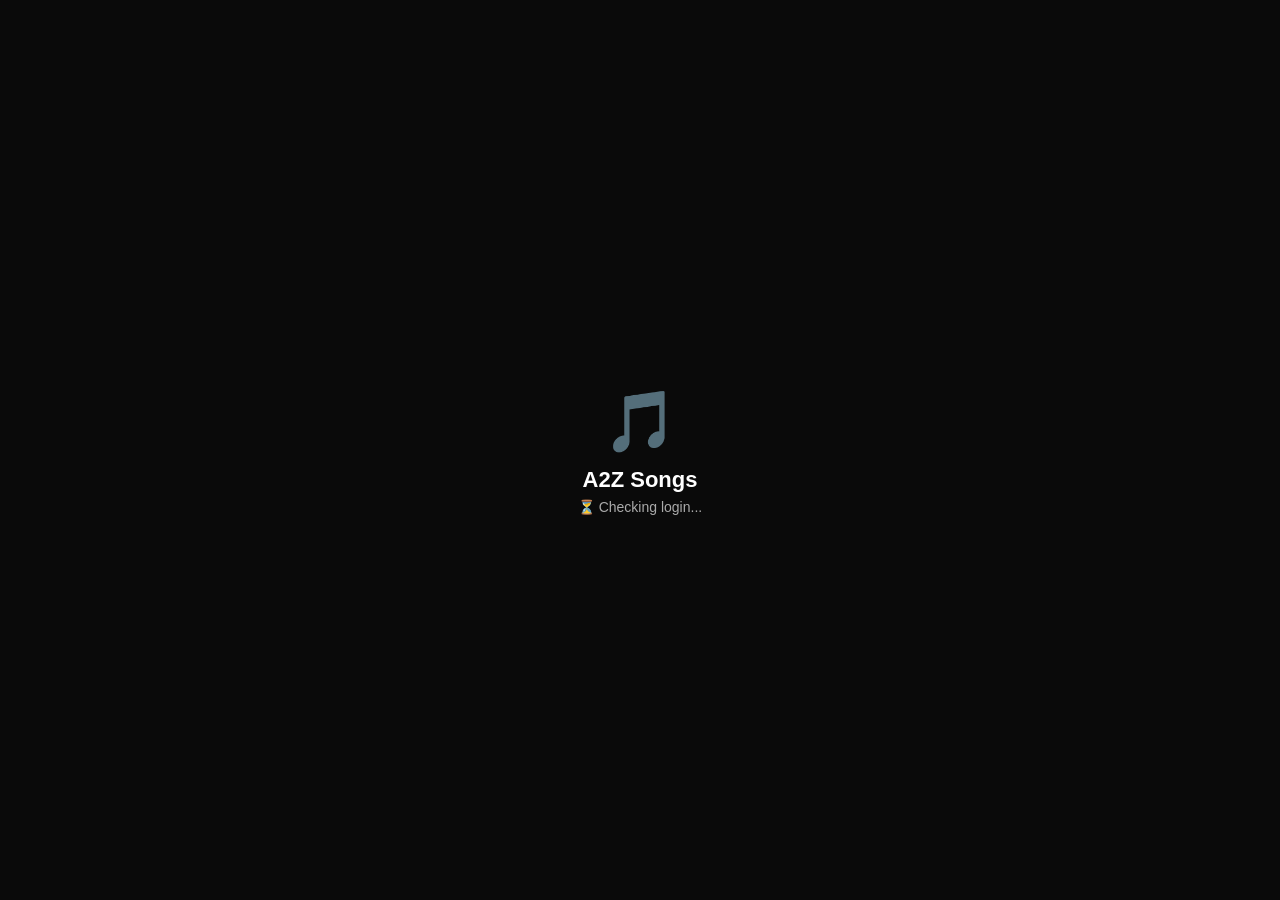
==== commit bdf16af1: "Update index.html" ====
--- a/index.html
+++ b/index.html
@@ -6,775 +6,123 @@
 <title>A2Z Songs</title>
 <style>
 *{margin:0;padding:0;box-sizing:border-box;font-family:-apple-system,BlinkMacSystemFont,'Segoe UI',sans-serif}
-html{overflow-y:auto}
-body{background:#000;color:#fff;display:flex;justify-content:center;overflow-y:auto}
-body.player-locked, html.player-locked{overflow:hidden !important;height:100dvh !important;position:fixed;width:100%;top:0;left:0}
+html{overflow-y:auto}body{background:#000;color:#fff;display:flex;justify-content:center;overflow-y:auto}
+body.player-locked,html.player-locked{overflow:hidden!important;height:100dvh!important;position:fixed;width:100%;top:0;left:0}
 .phone{width:100%;max-width:430px;min-height:100vh;background:linear-gradient(180deg,#3a0f22 0%,#1a0714 35%,#0a0a0a 70%);padding:18px 18px 110px;position:relative}
 body.player-locked .phone{height:100dvh;min-height:0;overflow:hidden;padding-bottom:0}
 .page{display:none}.page.active{display:block}
-.header{display:flex;align-items:center;justify-content:center;position:relative;margin:10px 0 16px}
-.header h1{font-size:20px;font-weight:700}.gear{position:absolute;right:4px;font-size:22px}
+.header{display:flex;align-items:center;justify-content:center;position:relative;margin:10px 0 16px}.header h1{font-size:20px;font-weight:700}.gear{position:absolute;right:4px;font-size:22px}
 .back{position:absolute;left:4px;font-size:22px;cursor:pointer;background:#1c1c1e;width:36px;height:36px;border-radius:50%;display:grid;place-items:center}
-.search-box{background:#1c1c1e;border-radius:12px;padding:13px 14px;display:flex;gap:10px;color:#aaa;margin-bottom:16px}
-.search-box input{background:none;border:none;outline:none;color:#fff;font-size:15px;width:100%}
-.hero{background:linear-gradient(135deg,#ff2d55,#ff8a5a);border-radius:16px;padding:20px}
-.hero small{opacity:.9}.hero h2{font-size:26px;margin:6px 0}
-.hero button{background:#fff;color:#000;border:none;padding:9px 18px;border-radius:20px;font-weight:700;margin-top:10px}
+.search-box{background:#1c1c1e;border-radius:12px;padding:13px 14px;display:flex;gap:10px;color:#aaa;margin-bottom:16px}.search-box input{background:none;border:none;outline:none;color:#fff;font-size:15px;width:100%}
+.hero{background:linear-gradient(135deg,#ff2d55,#ff8a5a);border-radius:16px;padding:20px}.hero small{opacity:.9}.hero h2{font-size:26px;margin:6px 0}.hero button{background:#fff;color:#000;border:none;padding:9px 18px;border-radius:20px;font-weight:700;margin-top:10px}
 .section-title{font-size:20px;font-weight:800;margin:22px 0 12px}
-.tabs{display:flex;background:#1c1c1e;border-radius:14px;padding:5px;gap:5px;margin:16px 0 4px}
-.tabs button{flex:1;border:none;padding:11px 0;border-radius:10px;background:transparent;color:#aaa;font-size:15px;font-weight:700;cursor:pointer}
-.tabs button.active{background:linear-gradient(90deg,#ff2d55,#ff5a7a);color:#fff}
+.tabs{display:flex;background:#1c1c1e;border-radius:14px;padding:5px;gap:5px;margin:16px 0 4px}.tabs button{flex:1;border:none;padding:11px 0;border-radius:10px;background:transparent;color:#aaa;font-size:15px;font-weight:700;cursor:pointer}.tabs button.active{background:linear-gradient(90deg,#ff2d55,#ff5a7a);color:#fff}
 .tab-info{color:#aaa;font-size:13px;margin:6px 2px 12px}
-.artist-grid{display:grid;grid-template-columns:1fr 1fr;gap:12px}
-.artist-card{background:#1c1c1e;border-radius:14px;padding:14px;text-align:center;cursor:pointer}
-.artist-card .circle{width:68px;height:68px;border-radius:50%;margin:0 auto 10px;display:grid;place-items:center;font-size:30px;font-weight:800;color:#fff;overflow:hidden;padding:0}
-.artist-card .circle img{width:100%;height:100%;object-fit:cover;display:block}
-.artist-card b{font-size:15px;display:block}.artist-card small{color:#aaa;font-size:12px}
+.artist-grid{display:grid;grid-template-columns:1fr 1fr;gap:12px}.artist-card{background:#1c1c1e;border-radius:14px;padding:14px;text-align:center;cursor:pointer}.artist-card .circle{width:68px;height:68px;border-radius:50%;margin:0 auto 10px;display:grid;place-items:center;font-size:30px;font-weight:800;color:#fff;overflow:hidden}.artist-card .circle img{width:100%;height:100%;object-fit:cover;display:block}.artist-card b{font-size:15px;display:block}.artist-card small{color:#aaa;font-size:12px}
 .song-row,.card{background:#1c1c1e;border-radius:14px;padding:12px;display:flex;gap:12px;align-items:center;margin-bottom:10px;cursor:pointer}
-.thumb{width:56px;height:56px;border-radius:10px;flex-shrink:0;display:grid;place-items:center;font-size:24px;font-weight:800;overflow:hidden;padding:0}
-.thumb img{width:100%;height:100%;object-fit:cover;display:block}
-.t1{background:linear-gradient(135deg,#c86bff,#ff5a7a)} .t2{background:linear-gradient(135deg,#ff5a3c,#ff2d55)} .t3{background:linear-gradient(135deg,#5a8cff,#ff5a9a)} .t4{background:linear-gradient(135deg,#00d2ff,#3a7bd5)} .t5{background:linear-gradient(135deg,#f9d423,#ff4e50)} .t6{background:linear-gradient(135deg,#11998e,#38ef7d)}
-.song-row b,.card b{font-size:16px} .song-row small,.card small{color:#aaa;font-size:13px}
+.thumb{width:56px;height:56px;border-radius:10px;flex-shrink:0;display:grid;place-items:center;font-size:24px;font-weight:800;overflow:hidden}.thumb img{width:100%;height:100%;object-fit:cover;display:block}
+.t1{background:linear-gradient(135deg,#c86bff,#ff5a7a)}.t2{background:linear-gradient(135deg,#ff5a3c,#ff2d55)}.t3{background:linear-gradient(135deg,#5a8cff,#ff5a9a)}.t4{background:linear-gradient(135deg,#00d2ff,#3a7bd5)}.t5{background:linear-gradient(135deg,#f9d423,#ff4e50)}.t6{background:linear-gradient(135deg,#11998e,#38ef7d)}
+.song-row b,.card b{font-size:16px}.song-row small,.card small{color:#aaa;font-size:13px}
 .play-btn{margin-left:auto;width:36px;height:36px;border-radius:50%;background:#ff2d55;display:grid;place-items:center;flex-shrink:0}
-.album-grid{display:grid;grid-template-columns:1fr 1fr;gap:12px}
-.album-card{background:#1c1c1e;border-radius:14px;padding:14px;cursor:pointer}
-.album-card .cover{height:110px;border-radius:10px;display:grid;place-items:center;font-size:42px;margin-bottom:10px;overflow:hidden;padding:0}
-.album-card .cover img{width:100%;height:100%;object-fit:cover;display:block}
-.album-card b{font-size:15px;display:block}.album-card small{color:#aaa;font-size:12px}
-.big-avatar{width:110px;height:110px;border-radius:50%;margin:10px auto;display:grid;place-items:center;font-size:48px;font-weight:800;overflow:hidden;padding:0}
-.big-avatar img{width:100%;height:100%;object-fit:cover;display:block}
+.album-grid{display:grid;grid-template-columns:1fr 1fr;gap:12px}.album-card{background:#1c1c1e;border-radius:14px;padding:14px;cursor:pointer}.album-card .cover{height:110px;border-radius:10px;display:grid;place-items:center;font-size:42px;margin-bottom:10px;overflow:hidden}.album-card .cover img{width:100%;height:100%;object-fit:cover;display:block}.album-card b{font-size:15px;display:block}.album-card small{color:#aaa;font-size:12px}
+.big-avatar{width:110px;height:110px;border-radius:50%;margin:10px auto;display:grid;place-items:center;font-size:48px;font-weight:800;overflow:hidden}.big-avatar img{width:100%;height:100%;object-fit:cover;display:block}
 .follow-btn{background:linear-gradient(90deg,#ff2d55,#ff5a7a);border:none;color:#fff;padding:10px 30px;border-radius:20px;font-weight:700;margin:10px auto;display:block}
-.profile-top{text-align:center}
-.avatar{width:88px;height:88px;border-radius:50%;background:linear-gradient(135deg,#ff5a7a,#ff8a5a);margin:6px auto 10px;display:grid;place-items:center;font-size:42px;overflow:hidden}
-.avatar img{width:100%;height:100%;object-fit:cover;display:block}
-.profile-top h2{font-size:26px;font-weight:800}
-.profile-username{color:#aaa;font-size:15px;margin-top:4px}
-.profile-email{color:#888;font-size:13px;margin-top:2px}
-.stats{display:flex;justify-content:space-around;text-align:center;margin:20px 6px 0}
-.stats b{font-size:26px;display:block} .stats span{font-size:14px;color:#aaa}
-.edit-wrap{text-align:center;margin-top:10px}
-.edit-btn{background:linear-gradient(90deg,#ff2d55,#ff5a7a);color:#fff;border:none;padding:9px 28px;border-radius:8px;font-weight:700;font-size:15px;cursor:pointer}
-.logout-btn{background:#2a2a2a;color:#ff5a7a;border:1px solid #444;padding:9px 22px;border-radius:8px;font-weight:700;font-size:14px;cursor:pointer;margin-left:8px}
-.dots{margin-left:auto;font-size:20px;color:#ddd}
-h3{font-size:24px;margin:28px 0 12px}
-.set-row{background:#1c1c1e;border-radius:12px;padding:14px;display:flex;align-items:center;gap:12px;margin-bottom:10px;cursor:pointer}
-.set-row span{font-size:16px;font-weight:600} .arrow{margin-left:auto;color:#888}
-.nav{position:fixed;bottom:0;left:50%;transform:translateX(-50%);width:100%;max-width:430px;background:#141414;display:flex;justify-content:space-around;padding:12px 0 18px;border-top:1px solid #2a2a2a;z-index:10}
-.nav button{background:none;border:none;color:#888;font-size:11px;text-align:center;display:flex;flex-direction:column;gap:3px;align-items:center;cursor:pointer}
-.nav button.active{color:#ff2d55}.nav .ico{font-size:22px}
+.profile-top{text-align:center}.avatar{width:88px;height:88px;border-radius:50%;background:linear-gradient(135deg,#ff5a7a,#ff8a5a);margin:6px auto 10px;display:grid;place-items:center;font-size:42px;overflow:hidden}.avatar img{width:100%;height:100%;object-fit:cover;display:block}
+.profile-top h2{font-size:26px;font-weight:800}.profile-username{color:#aaa;font-size:15px;margin-top:4px}.profile-email{color:#888;font-size:13px;margin-top:2px}
+.stats{display:flex;justify-content:space-around;text-align:center;margin:20px 6px 0}.stats b{font-size:26px;display:block}.stats span{font-size:14px;color:#aaa}
+.edit-wrap{text-align:center;margin-top:10px}.edit-btn{background:linear-gradient(90deg,#ff2d55,#ff5a7a);color:#fff;border:none;padding:9px 28px;border-radius:8px;font-weight:700;font-size:15px;cursor:pointer}.logout-btn{background:#2a2a2a;color:#ff5a7a;border:1px solid #444;padding:9px 22px;border-radius:8px;font-weight:700;font-size:14px;cursor:pointer;margin-left:8px}
+h3{font-size:24px;margin:28px 0 12px}.set-row{background:#1c1c1e;border-radius:12px;padding:14px;display:flex;align-items:center;gap:12px;margin-bottom:10px;cursor:pointer}.set-row span{font-size:16px;font-weight:600}.arrow{margin-left:auto;color:#888}
+.nav{position:fixed;bottom:0;left:50%;transform:translateX(-50%);width:100%;max-width:430px;background:#141414;display:flex;justify-content:space-around;padding:12px 0 18px;border-top:1px solid #2a2a2a;z-index:10}.nav button{background:none;border:none;color:#888;font-size:11px;text-align:center;display:flex;flex-direction:column;gap:3px;align-items:center;cursor:pointer}.nav button.active{color:#ff2d55}.nav .ico{font-size:22px}
 .detail-hero{background:#1c1c1e;border-radius:16px;padding:20px;text-align:center;margin-bottom:14px}
-#page-player{overflow:hidden;background:transparent}
-.player-page{background:transparent !important;background-image:none !important;box-shadow:none !important;border:none !important;border-radius:0 !important;margin:-18px -18px 0;padding:14px 18px 8px;height:calc(100dvh - 74px);min-height:560px;max-height:760px;display:flex;flex-direction:column;justify-content:space-between;overflow:hidden}
-.player-top{display:flex;justify-content:space-between;align-items:flex-start;flex-shrink:0;background:transparent;border:none;box-shadow:none}
-.player-top .back2{font-size:24px;cursor:pointer;line-height:1}
-.player-top-center{text-align:center;flex:1;padding:0 10px;overflow:hidden;background:transparent}
-.player-top-center small{color:#ddd;font-size:12px}
-.player-top-center h3{font-size:15px;margin:3px 0 0;white-space:nowrap;overflow:hidden;text-overflow:ellipsis}
-.player-dots{font-size:26px;letter-spacing:2px;cursor:pointer;line-height:1}
-.player-cover-big{width:100%;flex:1;min-height:0;max-height:360px;border-radius:16px;margin:12px 0;display:flex;flex-direction:column;align-items:center;justify-content:center;text-align:center;overflow:hidden;position:relative;background:#222}
-.player-cover-big img{position:absolute;inset:0;width:100%;height:100%;object-fit:cover;display:block}
-.player-cover-big .cover-overlay{position:absolute;inset:0;background:linear-gradient(180deg,rgba(0,0,0,.1),rgba(0,0,0,.55));display:flex;flex-direction:column;align-items:center;justify-content:flex-end;padding-bottom:18px}
-.player-cover-big .big-emoji{font-size:64px}
-.player-cover-big .cover-title{font-size:32px;font-weight:900;letter-spacing:1px;line-height:1;text-shadow:0 4px 20px rgba(0,0,0,.8);position:relative;z-index:2}
-.player-cover-big .cover-sub{font-size:12px;letter-spacing:4px;margin-top:6px;opacity:.9;position:relative;z-index:2}
-.player-song-row{display:flex;align-items:center;gap:12px;flex-shrink:0}
-.player-song-row .txt{flex:1;min-width:0}
-.marquee{overflow:hidden;white-space:nowrap;width:100%;position:relative}
-.marquee-inner{display:flex;white-space:nowrap;will-change:transform;width:max-content;align-items:center}
-.mq-text{white-space:nowrap}
-.mq-gap{width:80px;flex-shrink:0}
-.marquee h2{font-size:20px;display:inline-block}
-.marquee p{color:#bbb;font-size:14px;margin-top:2px;display:inline-block}
-.add-btn{width:36px;height:36px;border:1.5px solid #fff;border-radius:50%;display:grid;place-items:center;font-size:22px;font-weight:300;line-height:1;cursor:pointer;flex-shrink:0;background:rgba(255,255,255,.08);transition:all .2s}
-.add-btn.added{background:#1db954;border-color:#1db954;color:#000;font-size:17px;font-weight:800}
-.credit-box{background:#1c1c1e;border-radius:14px;padding:14px;margin:18px 0;display:flex;flex-direction:column;gap:8px}
-.credit-box div{display:flex;justify-content:space-between}.credit-box span{color:#aaa}.credit-box b{text-align:right}
-.progress-wrap{margin:14px 0 4px;flex-shrink:0}
-.progress-track{height:4px;background:#5a5a5a;border-radius:10px;position:relative}
-.progress-fill{height:100%;background:#fff;border-radius:10px;width:12%;position:relative}
-.progress-dot{position:absolute;right:-6px;top:50%;transform:translateY(-50%);width:14px;height:14px;background:#fff;border-radius:50%}
-.time-row{display:flex;justify-content:space-between;color:#ccc;font-size:13px;margin-top:6px}
-.controls-new{display:flex;justify-content:center;align-items:center;gap:44px;margin:14px 0 4px;flex-shrink:0}
-.ctrl-prev,.ctrl-next{font-size:34px;cursor:pointer;color:#fff}
-.ctrl-play{width:68px;height:68px;background:#fff;border-radius:50%;display:grid;place-items:center;font-size:30px;color:#000;cursor:pointer}
-.sheet-overlay{position:fixed;inset:0;background:rgba(0,0,0,.6);z-index:50;display:none;align-items:flex-end;justify-content:center}
-.sheet-overlay.open{display:flex}
-.sheet{width:100%;max-width:430px;background:#1e1e1e;border-radius:20px 20px 0 0;padding:18px;max-height:75vh;overflow:auto}
-.sheet h3{margin:0 0 4px}.sheet p{color:#aaa;font-size:13px;margin-bottom:14px}
-.sheet input{width:100%;background:#2a2a2a;border:1px solid #333;border-radius:10px;padding:12px;color:#fff;outline:none;font-size:15px}
+#page-player{overflow:hidden;background:transparent}.player-page{margin:-18px -18px 0;padding:14px 18px 8px;height:calc(100dvh - 74px);min-height:560px;max-height:760px;display:flex;flex-direction:column;justify-content:space-between;overflow:hidden}
+.player-top{display:flex;justify-content:space-between;align-items:flex-start;flex-shrink:0}.player-top .back2{font-size:24px;cursor:pointer;line-height:1}.player-top-center{text-align:center;flex:1;padding:0 10px;overflow:hidden}.player-top-center small{color:#ddd;font-size:12px}.player-top-center h3{font-size:15px;margin:3px 0 0;white-space:nowrap;overflow:hidden;text-overflow:ellipsis}.player-dots{font-size:26px;letter-spacing:2px;cursor:pointer;line-height:1}
+.player-cover-big{width:100%;flex:1;min-height:0;max-height:360px;border-radius:16px;margin:12px 0;display:flex;flex-direction:column;align-items:center;justify-content:center;text-align:center;overflow:hidden;position:relative;background:#222}.player-cover-big img{position:absolute;inset:0;width:100%;height:100%;object-fit:cover;display:block}.player-cover-big .cover-overlay{position:absolute;inset:0;background:linear-gradient(180deg,rgba(0,0,0,.1),rgba(0,0,0,.55));display:flex;flex-direction:column;align-items:center;justify-content:flex-end;padding-bottom:18px}.player-cover-big .cover-title{font-size:32px;font-weight:900;letter-spacing:1px;line-height:1;text-shadow:0 4px 20px rgba(0,0,0,.8);position:relative;z-index:2}.player-cover-big .cover-sub{font-size:12px;letter-spacing:4px;margin-top:6px;opacity:.9;position:relative;z-index:2}
+.player-song-row{display:flex;align-items:center;gap:12px;flex-shrink:0}.player-song-row .txt{flex:1;min-width:0}
+.marquee{overflow:hidden;white-space:nowrap;width:100%}.marquee-inner{display:flex;white-space:nowrap;width:max-content;align-items:center}.mq-text{white-space:nowrap}.mq-gap{width:80px;flex-shrink:0}.marquee h2{font-size:20px;display:inline-block}.marquee p{color:#bbb;font-size:14px;margin-top:2px;display:inline-block}
+.add-btn{width:36px;height:36px;border:1.5px solid #fff;border-radius:50%;display:grid;place-items:center;font-size:22px;cursor:pointer;flex-shrink:0;background:rgba(255,255,255,.08)}.add-btn.added{background:#1db954;border-color:#1db954;color:#000;font-size:17px;font-weight:800}
+.credit-box{background:#1c1c1e;border-radius:14px;padding:14px;margin:18px 0;display:flex;flex-direction:column;gap:8px}.credit-box div{display:flex;justify-content:space-between}.credit-box span{color:#aaa}.credit-box b{text-align:right}
+.progress-wrap{margin:14px 0 4px;flex-shrink:0}.progress-track{height:4px;background:#5a5a5a;border-radius:10px;position:relative}.progress-fill{height:100%;background:#fff;border-radius:10px;width:12%;position:relative}.progress-dot{position:absolute;right:-6px;top:50%;transform:translateY(-50%);width:14px;height:14px;background:#fff;border-radius:50%}.time-row{display:flex;justify-content:space-between;color:#ccc;font-size:13px;margin-top:6px}
+.controls-new{display:flex;justify-content:center;align-items:center;gap:44px;margin:14px 0 4px;flex-shrink:0}.ctrl-prev,.ctrl-next{font-size:34px;cursor:pointer;color:#fff}.ctrl-play{width:68px;height:68px;background:#fff;border-radius:50%;display:grid;place-items:center;font-size:30px;color:#000;cursor:pointer}
+.sheet-overlay{position:fixed;inset:0;background:rgba(0,0,0,.6);z-index:50;display:none;align-items:flex-end;justify-content:center}.sheet-overlay.open{display:flex}.sheet{width:100%;max-width:430px;background:#1e1e1e;border-radius:20px 20px 0 0;padding:18px;max-height:75vh;overflow:auto}.sheet h3{margin:0 0 4px}.sheet p{color:#aaa;font-size:13px;margin-bottom:14px}.sheet input{width:100%;background:#2a2a2a;border:1px solid #333;border-radius:10px;padding:12px;color:#fff;outline:none;font-size:15px}
 .create-btn{width:100%;background:linear-gradient(90deg,#ff2d55,#ff5a7a);border:none;color:#fff;padding:12px;border-radius:10px;font-weight:700;margin:10px 0 16px;cursor:pointer}
-.pl-row{background:#2a2a2a;border-radius:12px;padding:12px;display:flex;gap:10px;align-items:center;margin-bottom:8px;cursor:pointer}
-.pl-row b{flex:1}.pl-row small{color:#aaa;display:block}
-.small-btn{background:#333;border:none;color:#fff;padding:6px 12px;border-radius:20px;font-size:12px;cursor:pointer}
-.small-btn.red{background:#ff2d55}.small-btn.blue{background:#3a7bd5}
-.tick-mini{width:32px;height:32px;background:#1db954;border-radius:50%;display:grid;place-items:center;color:#000;font-weight:800}
-.form-label{font-size:14px;font-weight:700;color:#ddd;margin:18px 0 8px;display:block}
-.form-input{width:100%;background:#1c1c1e;border:1px solid #333;border-radius:12px;padding:14px;color:#fff;outline:none;font-size:15px}
-.form-input:focus{border-color:#ff2d55}
-.form-hint{font-size:12px;color:#888;margin-top:6px}
-.pass-wrap{position:relative}
-.pass-wrap input{padding-right:48px}
-.eye-btn{position:absolute;right:10px;top:50%;transform:translateY(-50%);background:none;border:none;font-size:20px;cursor:pointer}
-.save-btn{width:100%;background:linear-gradient(90deg,#ff2d55,#ff5a7a);border:none;color:#fff;padding:14px;border-radius:12px;font-weight:800;font-size:16px;margin-top:24px;cursor:pointer}
-.cancel-btn{width:100%;background:#2a2a2a;border:none;color:#fff;padding:13px;border-radius:12px;font-weight:700;font-size:15px;margin-top:10px;cursor:pointer}
-.edit-avatar-wrap{text-align:center;margin:10px 0 6px;position:relative}
-.edit-avatar{width:100px;height:100px;border-radius:50%;background:linear-gradient(135deg,#ff5a7a,#ff8a5a);margin:0 auto;display:grid;place-items:center;font-size:44px;overflow:hidden;cursor:pointer}
-.edit-avatar img{width:100%;height:100%;object-fit:cover}
-.change-photo{color:#ff5a7a;font-size:14px;font-weight:700;margin-top:8px;cursor:pointer;display:block;text-align:center}
-.success-msg{background:#1db954;color:#fff;padding:12px;border-radius:10px;text-align:center;font-weight:700;display:none;margin-top:14px}
-.error-msg{background:#ff2d55;color:#fff;padding:12px;border-radius:10px;text-align:center;font-weight:700;display:none;margin-top:14px}
-/* --- AUTH --- */
-.auth-logo{width:90px;height:90px;border-radius:24px;background:linear-gradient(135deg,#ff2d55,#ff8a5a);margin:14px auto;display:grid;place-items:center;font-size:44px}
-.auth-title{text-align:center;font-size:26px;font-weight:800;margin:6px 0}
-.auth-sub{text-align:center;color:#aaa;font-size:14px;margin-bottom:6px}
-.auth-tabs{display:flex;background:#1c1c1e;border-radius:14px;padding:5px;gap:5px;margin:18px 0}
-.auth-tabs button{flex:1;border:none;padding:12px 0;border-radius:10px;background:transparent;color:#aaa;font-size:15px;font-weight:700;cursor:pointer}
-.auth-tabs button.active{background:linear-gradient(90deg,#ff2d55,#ff5a7a);color:#fff}
-.auth-switch{text-align:center;color:#aaa;font-size:14px;margin-top:16px}
-.auth-switch b{color:#ff5a7a;cursor:pointer}
-.demo-box{background:#1c1c1e;border-radius:12px;padding:12px;text-align:center;color:#aaa;font-size:13px;margin-top:14px}
-.demo-box b{color:#fff}
+.pl-row{background:#2a2a2a;border-radius:12px;padding:12px;display:flex;gap:10px;align-items:center;margin-bottom:8px;cursor:pointer}.pl-row b{flex:1}.pl-row small{color:#aaa;display:block}
+.small-btn{background:#333;border:none;color:#fff;padding:6px 12px;border-radius:20px;font-size:12px;cursor:pointer}.small-btn.red{background:#ff2d55}.small-btn.blue{background:#3a7bd5}.tick-mini{width:32px;height:32px;background:#1db954;border-radius:50%;display:grid;place-items:center;color:#000;font-weight:800}
+.form-label{font-size:14px;font-weight:700;color:#ddd;margin:18px 0 8px;display:block}.form-input{width:100%;background:#1c1c1e;border:1px solid #333;border-radius:12px;padding:14px;color:#fff;outline:none;font-size:15px}.form-input:focus{border-color:#ff2d55}.form-hint{font-size:12px;color:#888;margin-top:6px}.pass-wrap{position:relative}.pass-wrap input{padding-right:48px}.eye-btn{position:absolute;right:10px;top:50%;transform:translateY(-50%);background:none;border:none;font-size:20px;cursor:pointer}
+.save-btn{width:100%;background:linear-gradient(90deg,#ff2d55,#ff5a7a);border:none;color:#fff;padding:14px;border-radius:12px;font-weight:800;font-size:16px;margin-top:24px;cursor:pointer}.save-btn:disabled{opacity:.6}.cancel-btn{width:100%;background:#2a2a2a;border:none;color:#fff;padding:13px;border-radius:12px;font-weight:700;font-size:15px;margin-top:10px;cursor:pointer}
+.edit-avatar-wrap{text-align:center;margin:10px 0 6px}.edit-avatar{width:100px;height:100px;border-radius:50%;background:linear-gradient(135deg,#ff5a7a,#ff8a5a);margin:0 auto;display:grid;place-items:center;font-size:44px;overflow:hidden;cursor:pointer}.edit-avatar img{width:100%;height:100%;object-fit:cover}.change-photo{color:#ff5a7a;font-size:14px;font-weight:700;margin-top:8px;cursor:pointer;display:block;text-align:center}
+.success-msg{background:#1db954;color:#fff;padding:12px;border-radius:10px;text-align:center;font-weight:700;display:none;margin-top:14px}.error-msg{background:#ff2d55;color:#fff;padding:12px;border-radius:10px;text-align:center;font-weight:700;display:none;margin-top:14px}
+.auth-logo{width:90px;height:90px;border-radius:24px;background:linear-gradient(135deg,#ff2d55,#ff8a5a);margin:14px auto;display:grid;place-items:center;font-size:44px}.auth-title{text-align:center;font-size:26px;font-weight:800;margin:6px 0}.auth-sub{text-align:center;color:#aaa;font-size:14px;margin-bottom:6px}.auth-tabs{display:flex;background:#1c1c1e;border-radius:14px;padding:5px;gap:5px;margin:18px 0}.auth-tabs button{flex:1;border:none;padding:12px 0;border-radius:10px;background:transparent;color:#aaa;font-size:15px;font-weight:700;cursor:pointer}.auth-tabs button.active{background:linear-gradient(90deg,#ff2d55,#ff5a7a);color:#fff}.auth-switch{text-align:center;color:#aaa;font-size:14px;margin-top:16px}.auth-switch b{color:#ff5a7a;cursor:pointer}
+.loading{position:fixed;inset:0;background:rgba(0,0,0,.7);z-index:100;display:none;place-items:center;color:#fff;font-weight:700}.loading.show{display:grid}
 </style>
 </head>
 <body>
+<div class="loading" id="loading">⏳ Loading...</div>
+<div id="splash" style="position:fixed;inset:0;background:#0a0a0a;z-index:200;display:grid;place-items:center;text-align:center"><div><div style="font-size:60px">🎵</div><div style="font-size:22px;font-weight:800;margin-top:10px">A2Z Songs</div><div style="color:#aaa;font-size:14px;margin-top:6px">⏳ Checking login...</div></div></div>
 <div class="phone">
+<div id="page-home" class="page active"><div class="header"><h1 id="homeGreeting">Good Evening, Guest 👋</h1></div><div class="hero"><small>🔥 TRENDING NOW</small><h2>A2Z Songs</h2><p>Best Malayalam & Hindi Hits</p><button onclick="go('album')">▶ Play All</button></div><div class="tabs"><button id="tab-actor" class="active" onclick="showTab('actor')">🎬 Actor</button><button id="tab-music" onclick="showTab('music')">🎼 Music</button><button id="tab-singer" onclick="showTab('singer')">🎤 Singer</button></div><div class="tab-info" id="tabInfo">Malayalam Actors • Tap for Profile</div><div class="artist-grid" id="artistGrid"></div><div style="height:30px"></div></div>
+<div id="page-album" class="page"><div class="header"><h1>Album</h1></div><div class="section-title">Top Albums</div><div class="album-grid" id="albumGrid"></div><div style="height:30px"></div></div>
+<div id="page-track" class="page"><div class="header"><h1>Track</h1></div><div class="search-box">🔍 <input id="trackInput" placeholder="Search tracks..." oninput="doSearch(this.value)"></div><div id="trackList"></div><div style="height:30px"></div></div>
+<div id="page-artist" class="page"><div class="header"><div class="back" onclick="history.back()">‹</div><h1 id="artistPageTitle">Artist Profile</h1></div><div style="text-align:center"><div class="big-avatar t1" id="artistAvatarWrap"><img id="artistAvatarImg" src="" alt="" onerror="this.style.display='none'"><span id="artistAvatarLetter">M</span></div><h2 id="artistName">Mohanlal</h2><p style="color:#aaa" id="artistRole">Actor • Malayalam</p><button class="follow-btn">+ Follow</button></div><div class="stats"><div><b id="artistFollowers">1.2M</b><span>Followers</span></div><div><b id="artistAlbumsCount">12</b><span>Albums</span></div><div><b id="artistSongsCount">86</b><span>Songs</span></div></div><div class="section-title">Albums</div><div class="album-grid" id="artistAlbumsGrid"></div><div class="section-title">Top Tracks</div><div id="artistTracks"></div><div style="height:30px"></div></div>
+<div id="page-albumdetail" class="page"><div class="header"><div class="back" onclick="history.back()">‹</div><h1>Album Details</h1></div><div style="text-align:center"><div class="player-cover-big t2" style="width:160px;height:160px;flex:none" id="albumDetailCoverWrap"><img id="albumDetailCoverImg" src="" alt="" onerror="this.style.display='none'"><div class="cover-overlay"><span style="font-size:50px">💿</span></div></div><h2 id="albumDetailName">Premam</h2><p style="color:#aaa" id="albumDetailMeta">2015 • 12 Songs</p><button class="follow-btn" onclick="go('track')">▶ Play All</button></div><div class="section-title">Tracks in this Album</div><div id="albumDetailTracks"></div><div class="credit-box"><div><span>Music Director</span><b id="albumDetailMD" style="cursor:pointer;color:#ff5a7a" onclick="go('artist/'+this.innerText)">Shaan Rahman</b></div><div><span>Singers</span><b id="albumDetailSingers">Vineeth Sreenivasan</b></div></div><div style="height:30px"></div></div>
+<div id="page-player" class="page"><div class="player-page"><div class="player-top"><div class="back2" onclick="history.back()">⌄</div><div class="player-top-center"><small>Playing from Album</small><h3 id="playerAlbumTop">Velipadinte Pusthakam</h3></div><div class="player-dots" onclick="openAddSheet()">⋮</div></div><div class="player-cover-big t3" id="playerCover"><img id="playerCoverImg" src="https://m.media-amazon.com/images/M/MV5BN2E0NWJhNWItNTM3Yi00MzNiLWFlNDktZDdjZTQwM2FlNTNlXkEyXkFqcGc@._V1_SL1024_.jpg" alt="" onerror="this.style.display='none'"><div class="cover-overlay"><div class="cover-title" id="playerCoverTitle">JIMIKKI KAMMAL</div><div class="cover-sub" id="playerCoverSub">MALAYALAM</div></div></div><div class="player-song-row"><div class="txt"><div class="marquee"><div class="marquee-inner" id="marqueeTitle"><h2 id="playerTitle">Jimikki Kammal - From "Velipadinte Pusthakam"</h2></div></div><div class="marquee"><div class="marquee-inner" id="marqueeSinger"><p id="playerSingerLine">Vineeth Sreenivasan, Shaan Rahman</p></div></div></div><div class="add-btn" id="addBtn" onclick="openAddSheet()">+</div></div><div class="progress-wrap"><div class="progress-track"><div class="progress-fill" id="progressFill"><div class="progress-dot"></div></div></div><div class="time-row"><span id="curTime">0:09</span><span>4:24</span></div></div><div class="controls-new"><div class="ctrl-prev" onclick="prevTrack()">⏮</div><div class="ctrl-play" id="playBtn" onclick="togglePlay()">⏸</div><div class="ctrl-next" onclick="nextTrack()">⏭</div></div></div></div>
+<div id="page-detail" class="page"><div class="header"><div class="back" onclick="history.back()">‹</div><h1 id="detailTitle">Details</h1></div><div class="detail-hero"><div style="font-size:50px" id="detailEmoji">📁</div><h2 id="detailHeading">Title</h2><p style="color:#aaa" id="detailSub">Description</p></div><div id="detailContent"></div><div style="height:30px"></div></div>
+<div id="page-auth" class="page"><div class="header"><h1>Profile</h1></div><div class="auth-logo">🎵</div><h2 class="auth-title">Welcome to A2Z Songs</h2><p class="auth-sub" id="authSub">Login cheythu ningalude playlists kaanu</p><div class="auth-tabs"><button id="authTabLogin" class="active" onclick="switchAuth('login')">Login</button><button id="authTabSignup" onclick="switchAuth('signup')">Sign Up</button></div><div id="loginForm"><label class="form-label">📧 Email</label><input class="form-input" id="loginEmail" placeholder="e.g. alex@gmail.com" type="email" autocomplete="email"><label class="form-label">🔒 Password</label><div class="pass-wrap"><input class="form-input" id="loginPassword" type="password" placeholder="Password" autocomplete="current-password"><button class="eye-btn" type="button" onclick="let p=document.getElementById('loginPassword');p.type=p.type==='password'?'text':'password'">👁️</button></div><div class="error-msg" id="loginError"></div><div class="success-msg" id="loginSuccess"></div><button class="save-btn" id="loginBtn" onclick="doLogin()">Login →</button><div class="auth-switch">Account illa? <b onclick="switchAuth('signup')">Sign Up cheyyu</b></div></div><div id="signupForm" style="display:none"><label class="form-label">👤 Full Name</label><input class="form-input" id="signupName" placeholder="e.g. Alex Morgan" autocomplete="name"><label class="form-label">@ Username</label><input class="form-input" id="signupUsername" placeholder="e.g. alex_morgan" autocomplete="username"><label class="form-label">📧 Email</label><input class="form-input" id="signupEmail" type="email" placeholder="e.g. alex@gmail.com" autocomplete="email"><label class="form-label">🔒 Password</label><div class="pass-wrap"><input class="form-input" id="signupPassword" type="password" placeholder="Min 6 letters" autocomplete="new-password"><button class="eye-btn" type="button" onclick="let p=document.getElementById('signupPassword');p.type=p.type==='password'?'text':'password'">👁️</button></div><div class="form-hint">Password min 6 aksharam - Firebase rule aanu</div><div class="error-msg" id="signupError"></div><div class="success-msg" id="signupSuccess"></div><button class="save-btn" id="signupBtn" onclick="doSignup()">✨ Create Account</button><div class="auth-switch">Already account undu? <b onclick="switchAuth('login')">Login cheyyu</b></div></div><div style="height:30px"></div></div>
+<div id="page-profile" class="page"><div class="header"><h1>Profile</h1><div class="gear">⚙️</div></div><div class="profile-top"><div class="avatar" id="profileAvatarWrap"><span id="profileAvatarLetter">👤</span><img id="profileAvatarImg" src="" style="display:none" onerror="this.style.display='none'"></div><h2 id="profileName">-</h2><div class="profile-username" id="profileUsername">@-</div><div class="profile-email" id="profileEmail">-</div></div><div class="stats"><div><b>128</b><span>Following</span></div><div><b>1.2k</b><span>Followers</span></div><div><b id="profilePlaylistCount">4</b><span>Playlists</span></div></div><div class="edit-wrap"><button class="edit-btn" onclick="go('editprofile')">Edit Profile</button><button class="logout-btn" onclick="doLogout()">Logout</button></div><h3>🎵 My Playlists</h3><button class="follow-btn" style="margin:0 0 12px" onclick="createPlaylistPrompt()">+ New Playlist</button><div id="myPlaylists"></div><h3>Settings</h3><div class="set-row" onclick="go('detail/Account')"><span>⚙️</span><span>Account</span><div class="arrow">›</div></div><div class="set-row" onclick="go('detail/Notifications')"><span>🔔</span><span>Notifications</span><div class="arrow">›</div></div><div class="set-row" onclick="go('detail/Downloads')"><span>⬇️</span><span>Downloads</span><div class="arrow">›</div></div><div class="set-row" onclick="go('detail/Appearance')"><span>🎨</span><span>Appearance</span><div class="arrow">›</div></div><div style="height:30px"></div></div>
+<div id="page-editprofile" class="page"><div class="header"><div class="back" onclick="history.back()">‹</div><h1>Edit Profile</h1></div><div class="edit-avatar-wrap"><div class="edit-avatar" onclick="document.getElementById('avatarFile').click()"><span id="editAvatarLetter">👤</span><img id="editAvatarImg" src="" style="display:none"></div><span class="change-photo" onclick="document.getElementById('avatarFile').click()">Change Photo</span><input type="file" id="avatarFile" accept="image/*" style="display:none" onchange="previewAvatar(this)"></div><label class="form-label">👤 Full Name</label><input class="form-input" id="editName"><label class="form-label">@ Username</label><input class="form-input" id="editUsername"><label class="form-label">📧 Email</label><input class="form-input" id="editEmail" type="email" disabled style="opacity:.6"><div class="form-hint">Email maattanamengil vere account vechu Login cheyyanam</div><label class="form-label">🔒 New Password (optional)</label><div class="pass-wrap"><input class="form-input" id="editPassword" type="password" placeholder="New Password - khaali vittal maattilla"><button class="eye-btn" type="button" onclick="togglePass()">👁️</button></div><div class="success-msg" id="saveMsg">✅ Profile Saved!</div><button class="save-btn" onclick="saveProfile()">💾 Save Changes</button><button class="cancel-btn" onclick="history.back()">Cancel</button><div style="height:30px"></div></div>
+</div>
+<div class="sheet-overlay" id="sheetOverlay" onclick="if(event.target===this) closeSheet()"><div class="sheet"><h3>Add to Playlist</h3><p id="sheetSongName">Malare • Premam</p><input id="newPlaylistName" placeholder="New Playlist Name..."><button class="create-btn" onclick="createPlaylistFromSheet()">+ Create New Playlist & Add Song</button><div class="section-title" style="margin:6px 0 10px">Your Playlists</div><div id="sheetPlaylists"></div><button class="small-btn" style="width:100%;padding:10px;margin-top:8px" onclick="closeSheet()">Close</button></div></div>
+<div class="nav"><button id="nav-home" class="active" onclick="go('home')"><span class="ico">🏠</span>Home</button><button id="nav-album" onclick="go('album')"><span class="ico">💿</span>Album</button><button id="nav-track" onclick="go('track')"><span class="ico">🎵</span>Track</button><button id="nav-profile" onclick="go('profile')"><span class="ico">👤</span>Profile</button></div>
 
-<!-- HOME -->
-<div id="page-home" class="page active">
-  <div class="header"><h1 id="homeGreeting">Good Evening, Guest 👋</h1></div>
-  <div class="hero"><small>🔥 TRENDING NOW</small><h2>A2Z Songs</h2><p>Best Malayalam & Hindi Hits</p><button onclick="go('album')">▶ Play All</button></div>
-  <div class="tabs">
-    <button id="tab-actor" class="active" onclick="showTab('actor')">🎬 Actor</button>
-    <button id="tab-music" onclick="showTab('music')">🎼 Music</button>
-    <button id="tab-singer" onclick="showTab('singer')">🎤 Singer</button>
-  </div>
-  <div class="tab-info" id="tabInfo">Malayalam Actors • Tap for Profile</div>
-  <div class="artist-grid" id="artistGrid"></div>
-  <div style="height:30px"></div>
-</div>
-
-<!-- ALBUM LIST -->
-<div id="page-album" class="page">
-  <div class="header"><h1>Album</h1></div>
-  <div class="section-title">Top Albums</div>
-  <div class="album-grid" id="albumGrid"></div>
-  <div style="height:30px"></div>
-</div>
-
-<!-- TRACK LIST -->
-<div id="page-track" class="page">
-  <div class="header"><h1>Track</h1></div>
-  <div class="search-box">🔍 <input id="trackInput" placeholder="Search tracks..." oninput="doSearch(this.value)"></div>
-  <div id="trackList"></div>
-  <div style="height:30px"></div>
-</div>
-
-<!-- ARTIST PROFILE -->
-<div id="page-artist" class="page">
-  <div class="header"><div class="back" onclick="history.back()">‹</div><h1 id="artistPageTitle">Artist Profile</h1></div>
-  <div style="text-align:center"><div class="big-avatar t1" id="artistAvatarWrap"><img id="artistAvatarImg" src="" alt="" onerror="this.style.display='none'"><span id="artistAvatarLetter">M</span></div><h2 id="artistName">Mohanlal</h2><p style="color:#aaa" id="artistRole">Actor • Malayalam</p><button class="follow-btn">+ Follow</button></div>
-  <div class="stats"><div><b id="artistFollowers">1.2M</b><span>Followers</span></div><div><b id="artistAlbumsCount">12</b><span>Albums</span></div><div><b id="artistSongsCount">86</b><span>Songs</span></div></div>
-  <div class="section-title">Albums</div><div class="album-grid" id="artistAlbumsGrid"></div>
-  <div class="section-title">Top Tracks</div><div id="artistTracks"></div>
-  <div style="height:30px"></div>
-</div>
-
-<!-- ALBUM DETAIL -->
-<div id="page-albumdetail" class="page">
-  <div class="header"><div class="back" onclick="history.back()">‹</div><h1>Album Details</h1></div>
-  <div style="text-align:center"><div class="player-cover-big t2" style="width:160px;height:160px;flex:none;aspect-ratio:auto" id="albumDetailCoverWrap"><img id="albumDetailCoverImg" src="" alt="" onerror="this.style.display='none'"><div class="cover-overlay"><span class="big-emoji">💿</span></div></div><h2 id="albumDetailName">Premam</h2><p style="color:#aaa" id="albumDetailMeta">2015 • 12 Songs</p><button class="follow-btn" onclick="go('track')">▶ Play All</button></div>
-  <div class="section-title">Tracks in this Album</div><div id="albumDetailTracks"></div>
-  <div class="credit-box"><div><span>Music Director</span><b id="albumDetailMD" style="cursor:pointer;color:#ff5a7a" onclick="go('artist/'+this.innerText)">Shaan Rahman</b></div><div><span>Singers</span><b id="albumDetailSingers">Vineeth Sreenivasan</b></div></div>
-  <div style="height:30px"></div>
-</div>
-
-<!-- MUSIC PLAYER -->
-<div id="page-player" class="page">
-  <div class="player-page">
-    <div class="player-top">
-      <div class="back2" onclick="history.back()">⌄</div>
-      <div class="player-top-center"><small>Playing from Album</small><h3 id="playerAlbumTop">Velipadinte Pusthakam</h3></div>
-      <div class="player-dots" onclick="openAddSheet()">⋮</div>
-    </div>
-    <div class="player-cover-big t3" id="playerCover">
-      <img id="playerCoverImg" src="https://m.media-amazon.com/images/M/MV5BN2E0NWJhNWItNTM3Yi00MzNiLWFlNDktZDdjZTQwM2FlNTNlXkEyXkFqcGc@._V1_SL1024_.jpg" alt="" onerror="this.style.display='none'">
-      <div class="cover-overlay"><div class="cover-title" id="playerCoverTitle">JIMIKKI KAMMAL</div><div class="cover-sub" id="playerCoverSub">MALAYALAM</div></div>
-    </div>
-    <div class="player-song-row">
-      <div class="txt">
-        <div class="marquee"><div class="marquee-inner" id="marqueeTitle"><h2 id="playerTitle">Jimikki Kammal - From "Velipadinte Pusthakam"</h2></div></div>
-        <div class="marquee"><div class="marquee-inner" id="marqueeSinger"><p id="playerSingerLine">Vineeth Sreenivasan, Shaan Rahman</p></div></div>
-      </div>
-      <div class="add-btn" id="addBtn" onclick="openAddSheet()">+</div>
-    </div>
-    <div class="progress-wrap">
-      <div class="progress-track"><div class="progress-fill" id="progressFill"><div class="progress-dot"></div></div></div>
-      <div class="time-row"><span id="curTime">0:09</span><span>4:24</span></div>
-    </div>
-    <div class="controls-new">
-      <div class="ctrl-prev" onclick="prevTrack()">⏮</div>
-      <div class="ctrl-play" id="playBtn" onclick="togglePlay()">⏸</div>
-      <div class="ctrl-next" onclick="nextTrack()">⏭</div>
-    </div>
-  </div>
-</div>
-
-<!-- GENERIC DETAIL -->
-<div id="page-detail" class="page">
-  <div class="header"><div class="back" onclick="history.back()">‹</div><h1 id="detailTitle">Details</h1></div>
-  <div class="detail-hero"><div style="font-size:50px" id="detailEmoji">📁</div><h2 id="detailHeading">Title</h2><p style="color:#aaa" id="detailSub">Description</p></div>
-  <div id="detailContent"></div>
-  <div style="height:30px"></div>
-</div>
-
-<!-- AUTH - LOGIN & SIGN UP -->
-<div id="page-auth" class="page">
-  <div class="header"><h1>Profile</h1></div>
-  <div class="auth-logo">🎵</div>
-  <h2 class="auth-title">Welcome to A2Z Songs</h2>
-  <p class="auth-sub" id="authSub">Login cheythu ningalude playlists kaanu</p>
-  <div class="auth-tabs">
-    <button id="authTabLogin" class="active" onclick="switchAuth('login')">Login</button>
-    <button id="authTabSignup" onclick="switchAuth('signup')">Sign Up</button>
-  </div>
-  <!-- LOGIN FORM -->
-  <div id="loginForm">
-    <label class="form-label">📧 Email / Username</label>
-    <input class="form-input" id="loginEmail" placeholder="e.g. alex@gmail.com or alex_morgan">
-    <label class="form-label">🔒 Password</label>
-    <div class="pass-wrap"><input class="form-input" id="loginPassword" type="password" placeholder="Password"><button class="eye-btn" type="button" onclick="let p=document.getElementById('loginPassword');p.type=p.type==='password'?'text':'password'">👁️</button></div>
-    <div class="error-msg" id="loginError"></div>
-    <div class="success-msg" id="loginSuccess"></div>
-    <button class="save-btn" onclick="doLogin()">Login →</button>
-    <div class="auth-switch">Account illa? <b onclick="switchAuth('signup')">Sign Up cheyyu</b></div>
-  </div>
-  <!-- SIGN UP FORM -->
-  <div id="signupForm" style="display:none">
-    <label class="form-label">👤 Full Name</label>
-    <input class="form-input" id="signupName" placeholder="e.g. Alex Morgan">
-    <label class="form-label">@ Username</label>
-    <input class="form-input" id="signupUsername" placeholder="e.g. alex_morgan">
-    <label class="form-label">📧 Email</label>
-    <input class="form-input" id="signupEmail" type="email" placeholder="e.g. alex@gmail.com">
-    <label class="form-label">🔒 Password</label>
-    <div class="pass-wrap"><input class="form-input" id="signupPassword" type="password" placeholder="Min 4 letters"><button class="eye-btn" type="button" onclick="let p=document.getElementById('signupPassword');p.type=p.type==='password'?'text':'password'">👁️</button></div>
-    <div class="form-hint">Password min 4 aksharam</div>
-    <div class="error-msg" id="signupError"></div>
-    <div class="success-msg" id="signupSuccess"></div>
-    <button class="save-btn" onclick="doSignup()">✨ Create Account</button>
-    <div class="auth-switch">Already account undu? <b onclick="switchAuth('login')">Login cheyyu</b></div>
-  </div>
-  <div class="demo-box">Demo: First time <b>Sign Up</b> cheyyu,<br>pinne athe Email + Password vechu <b>Login</b> cheyyam</div>
-  <div style="height:30px"></div>
-</div>
-
-<!-- MY PROFILE - LOGIN CHEYTHAL MATHRAM -->
-<div id="page-profile" class="page">
-  <div class="header"><h1>Profile</h1><div class="gear">⚙️</div></div>
-  <div class="profile-top"><div class="avatar" id="profileAvatarWrap"><span id="profileAvatarLetter">👤</span><img id="profileAvatarImg" src="" style="display:none" onerror="this.style.display='none'"></div><h2 id="profileName">Alex Morgan</h2><div class="profile-username" id="profileUsername">@alex_morgan</div><div class="profile-email" id="profileEmail">alex.morgan@gmail.com</div></div>
-  <div class="stats"><div><b>128</b><span>Following</span></div><div><b>1.2k</b><span>Followers</span></div><div><b id="profilePlaylistCount">4</b><span>Playlists</span></div></div>
-  <div class="edit-wrap"><button class="edit-btn" onclick="go('editprofile')">Edit Profile</button><button class="logout-btn" onclick="doLogout()">Logout</button></div>
-  <h3>🎵 My Playlists</h3>
-  <button class="follow-btn" style="margin:0 0 12px" onclick="createPlaylistPrompt()">+ New Playlist</button>
-  <div id="myPlaylists"></div>
-  <h3>Settings</h3>
-  <div class="set-row" onclick="go('detail/Account')"><span>⚙️</span><span>Account</span><div class="arrow">›</div></div>
-  <div class="set-row" onclick="go('detail/Notifications')"><span>🔔</span><span>Notifications</span><div class="arrow">›</div></div>
-  <div class="set-row" onclick="go('detail/Downloads')"><span>⬇️</span><span>Downloads</span><div class="arrow">›</div></div>
-  <div class="set-row" onclick="go('detail/Appearance')"><span>🎨</span><span>Appearance</span><div class="arrow">›</div></div>
-  <div style="height:30px"></div>
-</div>
-
-<!-- EDIT PROFILE -->
-<div id="page-editprofile" class="page">
-  <div class="header"><div class="back" onclick="history.back()">‹</div><h1>Edit Profile</h1></div>
-  <div class="edit-avatar-wrap">
-    <div class="edit-avatar" id="editAvatarBox" onclick="document.getElementById('avatarFile').click()"><span id="editAvatarLetter">👤</span><img id="editAvatarImg" src="" style="display:none"></div>
-    <span class="change-photo" onclick="document.getElementById('avatarFile').click()">Change Photo</span>
-    <input type="file" id="avatarFile" accept="image/*" style="display:none" onchange="previewAvatar(this)">
-  </div>
-  <label class="form-label">👤 Full Name</label>
-  <input class="form-input" id="editName" placeholder="e.g. Alex Morgan">
-  <label class="form-label">@ Username</label>
-  <input class="form-input" id="editUsername" placeholder="e.g. alex_morgan">
-  <label class="form-label">📧 Email</label>
-  <input class="form-input" id="editEmail" type="email" placeholder="e.g. alex@gmail.com">
-  <label class="form-label">🔒 Password</label>
-  <div class="pass-wrap">
-    <input class="form-input" id="editPassword" type="password" placeholder="New Password">
-    <button class="eye-btn" type="button" onclick="togglePass()">👁️</button>
-  </div>
-  <div class="form-hint">Password maattanamennilla - khaali vittal pazhaya password thanne nilkkum</div>
-  <div class="success-msg" id="saveMsg">✅ Profile Saved!</div>
-  <button class="save-btn" onclick="saveProfile()">💾 Save Changes</button>
-  <button class="cancel-btn" onclick="history.back()">Cancel</button>
-  <div style="height:30px"></div>
-</div>
-
-</div>
-
-<!-- ADD TO PLAYLIST SHEET -->
-<div class="sheet-overlay" id="sheetOverlay" onclick="if(event.target===this) closeSheet()">
-  <div class="sheet">
-    <h3>Add to Playlist</h3>
-    <p id="sheetSongName">Malare • Premam</p>
-    <input id="newPlaylistName" placeholder="New Playlist Name... e.g. My Favourites">
-    <button class="create-btn" onclick="createPlaylistFromSheet()">+ Create New Playlist & Add Song</button>
-    <div class="section-title" style="margin:6px 0 10px">Your Playlists</div>
-    <div id="sheetPlaylists"></div>
-    <button class="small-btn" style="width:100%;padding:10px;margin-top:8px" onclick="closeSheet()">Close</button>
-  </div>
-</div>
-
-<div class="nav">
-  <button id="nav-home" class="active" onclick="go('home')"><span class="ico">🏠</span>Home</button>
-  <button id="nav-album" onclick="go('album')"><span class="ico">💿</span>Album</button>
-  <button id="nav-track" onclick="go('track')"><span class="ico">🎵</span>Track</button>
-  <button id="nav-profile" onclick="go('profile')"><span class="ico">👤</span>Profile</button>
-</div>
-
+<script type="module">
+import { initializeApp } from "https://www.gstatic.com/firebasejs/10.12.2/firebase-app.js";
+import { getAuth, createUserWithEmailAndPassword, signInWithEmailAndPassword, signOut, onAuthStateChanged, updateProfile, updatePassword } from "https://www.gstatic.com/firebasejs/10.12.2/firebase-auth.js";
+const firebaseConfig = { apiKey: "AIzaSyA3QP1DZRM5kTmnSyx2NM_9SnqrxBDR7lc", authDomain: "a2z-songs.firebaseapp.com", projectId: "a2z-songs", storageBucket: "a2z-songs.firebasestorage.app", messagingSenderId: "947910937475", appId: "1:947910937475:web:589d9417da8373d0e204b6" };
+const isFirebaseConfigured = Boolean(firebaseConfig.apiKey && firebaseConfig.apiKey.length > 10);
+let auth = null; if(isFirebaseConfigured){ try{ const app = initializeApp(firebaseConfig); auth = getAuth(app); }catch(e){ console.log(e); } }
+window.__A2Z_AUTH_READY = false; window.__A2Z_AUTH_PENDING_PROFILE = false;
+let localUsers = JSON.parse(localStorage.getItem('a2z_users')||'[]'); let localCurrent = localStorage.getItem('a2z_current')||''; let userProfile = null;
+function showSplash(v){ let s=document.getElementById('splash'); if(s) s.style.display=v?'grid':'none'; }
+function getCachedProfile(){ for(let i=0;i<localStorage.length;i++){ let k=localStorage.key(i); if(k&&k.startsWith('a2z_profile_')){ try{ return JSON.parse(localStorage.getItem(k)); }catch(e){} } } return null; }
+function showLoading(v){ document.getElementById('loading').classList.toggle('show', v); }
+function showAuthError(id,msg){ let el=document.getElementById(id); el.innerText=msg; el.style.display='block'; }
+function hideAuthErrors(){ ['loginError','signupError'].forEach(id=>document.getElementById(id).style.display='none'); ['loginSuccess','signupSuccess'].forEach(id=>document.getElementById(id).style.display='none'); }
+function buildProfileFromFirebase(user){ if(!user) return null; let saved=null; try{ saved=JSON.parse(localStorage.getItem('a2z_profile_'+user.uid)||'null'); }catch(e){} let uname=localStorage.getItem('a2z_username_'+user.uid)||(saved&&saved.username)||user.email.split('@')[0]; let name=(saved&&saved.name)||user.displayName||uname; return {name,username:uname,email:user.email,avatar:(saved&&saved.avatar)||user.photoURL||"",uid:user.uid}; }
+window.switchAuth=function(mode){ document.getElementById('authTabLogin').classList.toggle('active',mode==='login'); document.getElementById('authTabSignup').classList.toggle('active',mode==='signup'); document.getElementById('loginForm').style.display=mode==='login'?'block':'none'; document.getElementById('signupForm').style.display=mode==='signup'?'block':'none'; document.getElementById('authSub').innerText=mode==='login'?'Login cheythu ningalude playlists kaanu':'Puthiya account undakku - Free aanu!'; hideAuthErrors(); };
+window.doSignup=async function(){ const name=document.getElementById('signupName').value.trim(); const username=document.getElementById('signupUsername').value.trim().replace(/\s+/g,'_').toLowerCase(); const email=document.getElementById('signupEmail').value.trim().toLowerCase(); const pass=document.getElementById('signupPassword').value; if(!name) return showAuthError('signupError','❌ Name ezhuthu!'); if(!username) return showAuthError('signupError','❌ Username ezhuthu!'); if(!/^[^\s@]+@[^\s@]+\.[^\s@]+$/.test(email)) return showAuthError('signupError','❌ Correct Email ezhuthu!'); if(pass.length<6) return showAuthError('signupError','❌ Password min 6 aksharam venam!'); hideAuthErrors(); showLoading(true); const btn=document.getElementById('signupBtn'); btn.disabled=true; try{ if(isFirebaseConfigured&&auth){ const cred=await createUserWithEmailAndPassword(auth,email,pass); await updateProfile(cred.user,{displayName:name}); localStorage.setItem('a2z_username_'+cred.user.uid,username); userProfile={name,username,email,avatar:'',uid:cred.user.uid}; localStorage.setItem('a2z_profile_'+cred.user.uid,JSON.stringify(userProfile)); } else { const nu={name,username,email,password:pass,avatar:''}; localUsers.push(nu); localStorage.setItem('a2z_users',JSON.stringify(localUsers)); localStorage.setItem('a2z_current',email); localCurrent=email; userProfile=nu; } renderProfile(); const s=document.getElementById('signupSuccess'); s.innerText='✅ Account Created! Welcome, '+name; s.style.display='block'; setTimeout(()=>window.openProfilePage(),500); }catch(e){ let m=e.message||''; if(e.code==='auth/email-already-in-use') m='❌ Ee Email already und - Login cheyyu!'; showAuthError('signupError',m); } finally{ showLoading(false); btn.disabled=false; } };
+window.doLogin=async function(){ const email=document.getElementById('loginEmail').value.trim().toLowerCase(); const pass=document.getElementById('loginPassword').value; if(!/^[^\s@]+@[^\s@]+\.[^\s@]+$/.test(email)) return showAuthError('loginError','❌ Correct Email ezhuthu!'); if(!pass) return showAuthError('loginError','❌ Password ezhuthu!'); hideAuthErrors(); showLoading(true); const btn=document.getElementById('loginBtn'); btn.disabled=true; try{ if(isFirebaseConfigured&&auth){ const cred=await signInWithEmailAndPassword(auth,email,pass); userProfile=buildProfileFromFirebase(cred.user); } else { const u=localUsers.find(x=>x.email.toLowerCase()===email&&x.password===pass); if(!u) throw new Error('Email / Password thettaanu!'); localStorage.setItem('a2z_current',u.email); localCurrent=u.email; userProfile=u; } renderProfile(); const s=document.getElementById('loginSuccess'); s.innerText='✅ Welcome back, '+(userProfile?.name||''); s.style.display='block'; setTimeout(()=>window.openProfilePage(),500); }catch(e){ let m=e.message||''; if(['auth/invalid-credential','auth/user-not-found','auth/wrong-password'].includes(e.code)) m='❌ Email / Password thettaanu!'; showAuthError('loginError',m); } finally{ showLoading(false); btn.disabled=false; } };
+['loginEmail','loginPassword'].forEach(id=>document.getElementById(id).addEventListener('keydown',e=>{if(e.key==='Enter') window.doLogin();})); ['signupName','signupUsername','signupEmail','signupPassword'].forEach(id=>document.getElementById(id).addEventListener('keydown',e=>{if(e.key==='Enter') window.doSignup();}));
+window.doLogout=async function(){ if(!confirm('Logout cheyyano?')) return; showLoading(true); try{ if(isFirebaseConfigured&&auth) await signOut(auth); localStorage.removeItem('a2z_current'); localCurrent=''; userProfile=null; for(let i=localStorage.length-1;i>=0;i--){ let k=localStorage.key(i); if(k&&k.startsWith('a2z_profile_')) localStorage.removeItem(k); } }catch(e){} showLoading(false); showSplash(false); window.switchAuth('login'); window.openProfilePage(); };
+// *** REFRESH FIX: Load-il cached profile udan kaanikku, splash mathram ***
+let _cached = getCachedProfile();
+if(_cached && (location.hash.includes('profile')||location.hash.includes('auth')||location.hash.includes('editprofile'))){ userProfile=_cached; }
+else if(!(location.hash.includes('profile')||location.hash.includes('auth'))){ showSplash(false); }
+if(isFirebaseConfigured&&auth){ onAuthStateChanged(auth,(user)=>{ window.__A2Z_AUTH_READY=true; showSplash(false); document.getElementById('loading').classList.remove('show'); if(user){ userProfile=buildProfileFromFirebase(user); renderProfile(); if(window.__A2Z_AUTH_PENDING_PROFILE){ window.__A2Z_AUTH_PENDING_PROFILE=false; window.openProfilePage(); return; } if(location.hash.includes('auth')) window.openProfilePage(); } else { if(window.__A2Z_AUTH_PENDING_PROFILE){ window.__A2Z_AUTH_PENDING_PROFILE=false; userProfile=null; renderProfile(); window.openProfilePage(); } else if(!getCachedProfile()){ userProfile=null; renderProfile(); } } }); } else { window.__A2Z_AUTH_READY=true; showSplash(false); if(localCurrent){ let u=localUsers.find(x=>x.email===localCurrent); if(u) userProfile=u; } }
+window.renderProfile=function(){ if(isFirebaseConfigured&&auth&&auth.currentUser) userProfile=buildProfileFromFirebase(auth.currentUser); if(!userProfile&&!isFirebaseConfigured&&localCurrent) userProfile=localUsers.find(u=>u.email===localCurrent)||null; if(!userProfile){ document.getElementById('homeGreeting').innerText='Good Evening, Guest 👋'; document.getElementById('profileName').innerText='-'; document.getElementById('profileUsername').innerText='@-'; document.getElementById('profileEmail').innerText='-'; return; } document.getElementById('profileName').innerText=userProfile.name; document.getElementById('profileUsername').innerText='@'+userProfile.username; document.getElementById('profileEmail').innerText=userProfile.email; document.getElementById('homeGreeting').innerText='Good Evening, '+userProfile.name.split(' ')[0]+' 👋'; document.title='A2Z Songs - '+userProfile.name; let pImg=document.getElementById('profileAvatarImg'); if(userProfile.avatar){ pImg.src=userProfile.avatar; pImg.style.display='block'; document.getElementById('profileAvatarLetter').style.display='none'; } else { pImg.style.display='none'; document.getElementById('profileAvatarLetter').style.display='block'; } };
+window.isLoggedIn=function(){ return Boolean((isFirebaseConfigured&&auth&&auth.currentUser)||userProfile||(!isFirebaseConfigured&&localCurrent)); };
+window.openProfilePage=function(){ if(window.__A2Z_AUTH_READY===false){ window.__A2Z_AUTH_PENDING_PROFILE=true; let c=getCachedProfile(); if(c){ userProfile=c; renderProfile(); showSplash(false); showPageOnly('profile'); } else { showSplash(true); } return; } showSplash(false); if(isFirebaseConfigured&&auth&&auth.currentUser) userProfile=buildProfileFromFirebase(auth.currentUser); if(window.isLoggedIn()){ renderProfile(); showPageOnly('profile'); } else { window.switchAuth('login'); showPageOnly('auth'); } };
+window.openEditProfile=function(){ if(!window.isLoggedIn()){ window.openProfilePage(); return; } if(isFirebaseConfigured&&auth&&auth.currentUser) userProfile=buildProfileFromFirebase(auth.currentUser); document.getElementById('editName').value=userProfile.name; document.getElementById('editUsername').value=userProfile.username; document.getElementById('editEmail').value=userProfile.email; document.getElementById('editPassword').value=''; document.getElementById('saveMsg').style.display='none'; let eImg=document.getElementById('editAvatarImg'); if(userProfile.avatar){ eImg.src=userProfile.avatar; eImg.style.display='block'; document.getElementById('editAvatarLetter').style.display='none'; } else { eImg.style.display='none'; document.getElementById('editAvatarLetter').style.display='block'; } showPageOnly('editprofile'); };
+window.togglePass=function(){ let p=document.getElementById('editPassword'); p.type=p.type==='password'?'text':'password'; };
+window.previewAvatar=function(input){ if(!input.files||!input.files[0]) return; let r=new FileReader(); r.onload=function(e){ userProfile.avatar=e.target.result; document.getElementById('editAvatarImg').src=userProfile.avatar; document.getElementById('editAvatarImg').style.display='block'; document.getElementById('editAvatarLetter').style.display='none'; }; r.readAsDataURL(input.files[0]); };
+window.saveProfile=async function(){ let name=document.getElementById('editName').value.trim(); let username=document.getElementById('editUsername').value.trim().replace(/\s+/g,'_').toLowerCase(); let pass=document.getElementById('editPassword').value; if(!name) return alert('Name ezhuthu!'); if(!username) return alert('Username ezhuthu!'); userProfile.name=name; userProfile.username=username; showLoading(true); try{ if(isFirebaseConfigured&&auth&&auth.currentUser){ await updateProfile(auth.currentUser,{displayName:name}); localStorage.setItem('a2z_username_'+auth.currentUser.uid,username); localStorage.setItem('a2z_profile_'+auth.currentUser.uid,JSON.stringify(userProfile)); if(pass) await updatePassword(auth.currentUser,pass); } else { let idx=localUsers.findIndex(u=>u.email===userProfile.email); if(idx>=0){ localUsers[idx]=userProfile; if(pass) localUsers[idx].password=pass; localStorage.setItem('a2z_users',JSON.stringify(localUsers)); } } renderProfile(); let m=document.getElementById('saveMsg'); m.style.display='block'; m.innerText='✅ Profile Saved! - '+name; setTimeout(()=>window.openProfilePage(),800); }catch(e){ alert('Save failed: '+e.message); } finally{ showLoading(false); } };
+</script>
 <script>
-/* --- AUTH - LOGIN / SIGNUP --- */
-let allUsers = JSON.parse(localStorage.getItem('a2z_users')||'[]');
-let currentEmail = localStorage.getItem('a2z_current')||'';
-let userProfile = null;
-function getCurrentUser(){
-  if(!currentEmail) return null;
-  return allUsers.find(u=>u.email.toLowerCase()===currentEmail.toLowerCase() || u.username.toLowerCase()===currentEmail.toLowerCase()) || null;
-}
-function isLoggedIn(){ return !!getCurrentUser(); }
-function switchAuth(mode){
-  document.getElementById('authTabLogin').classList.toggle('active', mode==='login');
-  document.getElementById('authTabSignup').classList.toggle('active', mode==='signup');
-  document.getElementById('loginForm').style.display = mode==='login' ? 'block' : 'none';
-  document.getElementById('signupForm').style.display = mode==='signup' ? 'block' : 'none';
-  document.getElementById('authSub').innerText = mode==='login' ? 'Login cheythu ningalude playlists kaanu' : 'Puthiya account undakku - Free aanu!';
-  document.getElementById('loginError').style.display='none';
-  document.getElementById('signupError').style.display='none';
-}
-function showAuthError(id, msg){
-  let el=document.getElementById(id); el.innerText=msg; el.style.display='block';
-}
-function doSignup(){
-  let name=document.getElementById('signupName').value.trim();
-  let username=document.getElementById('signupUsername').value.trim().replace(/\s+/g,'_').toLowerCase();
-  let email=document.getElementById('signupEmail').value.trim().toLowerCase();
-  let pass=document.getElementById('signupPassword').value.trim();
-  if(!name) return showAuthError('signupError','❌ Name ezhuthu!');
-  if(!username) return showAuthError('signupError','❌ Username ezhuthu!');
-  if(!email || !email.includes('@')) return showAuthError('signupError','❌ Correct Email ezhuthu!');
-  if(!pass || pass.length<4) return showAuthError('signupError','❌ Password min 4 aksharam venam!');
-  if(allUsers.some(u=>u.email===email)) return showAuthError('signupError','❌ Ee Email already und - Login cheyyu!');
-  if(allUsers.some(u=>u.username===username)) return showAuthError('signupError','❌ Ee Username already eduthu - vere username nokku!');
-  let newUser={name:name, username:username, email:email, password:pass, avatar:""};
-  allUsers.push(newUser);
-  localStorage.setItem('a2z_users', JSON.stringify(allUsers));
-  localStorage.setItem('a2z_current', email);
-  currentEmail=email; userProfile=newUser;
-  renderProfile();
-  let s=document.getElementById('signupSuccess'); s.innerText='✅ Account Created! Welcome, '+name; s.style.display='block';
-  setTimeout(()=>{ go('profile'); }, 700);
-}
-function doLogin(){
-  let ident=document.getElementById('loginEmail').value.trim().toLowerCase();
-  let pass=document.getElementById('loginPassword').value.trim();
-  if(!ident) return showAuthError('loginError','❌ Email / Username ezhuthu!');
-  if(!pass) return showAuthError('loginError','❌ Password ezhuthu!');
-  let user=allUsers.find(u=> (u.email.toLowerCase()===ident || u.username.toLowerCase()===ident) && u.password===pass);
-  if(!user) return showAuthError('loginError','❌ Email / Password thettaanu! Sign Up cheythittundo ennu nokku.');
-  localStorage.setItem('a2z_current', user.email);
-  currentEmail=user.email; userProfile=user;
-  renderProfile();
-  let s=document.getElementById('loginSuccess'); s.innerText='✅ Welcome back, '+user.name+'!'; s.style.display='block';
-  setTimeout(()=>{ go('profile'); }, 600);
-}
-function doLogout(){
-  if(!confirm('Logout cheyyano?')) return;
-  localStorage.removeItem('a2z_current');
-  currentEmail=''; userProfile=null;
-  document.getElementById('loginEmail').value=''; document.getElementById('loginPassword').value='';
-  switchAuth('login');
-  go('profile');
-}
-function openProfilePage(){
-  if(isLoggedIn()){
-    userProfile=getCurrentUser();
-    renderProfile();
-    showPageOnly('profile');
-  } else {
-    switchAuth('login');
-    showPageOnly('auth');
-  }
-}
-function renderProfile(){
-  userProfile=getCurrentUser();
-  if(!userProfile){
-    document.getElementById('homeGreeting').innerText='Good Evening, Guest 👋';
-    return;
-  }
-  document.getElementById('profileName').innerText=userProfile.name;
-  document.getElementById('profileUsername').innerText='@'+userProfile.username;
-  document.getElementById('profileEmail').innerText=userProfile.email;
-  document.getElementById('homeGreeting').innerText='Good Evening, '+userProfile.name.split(' ')[0]+' 👋';
-  document.title='A2Z Songs - '+userProfile.name;
-  let pImg=document.getElementById('profileAvatarImg');
-  if(userProfile.avatar){ pImg.src=userProfile.avatar; pImg.style.display='block'; document.getElementById('profileAvatarLetter').style.display='none'; }
-  else { pImg.style.display='none'; document.getElementById('profileAvatarLetter').style.display='block'; }
-}
-function openEditProfile(){
-  if(!isLoggedIn()){ openProfilePage(); return; }
-  userProfile=getCurrentUser();
-  document.getElementById('editName').value=userProfile.name;
-  document.getElementById('editUsername').value=userProfile.username;
-  document.getElementById('editEmail').value=userProfile.email;
-  document.getElementById('editPassword').value='';
-  document.getElementById('editPassword').placeholder='Current password hidden • New password ezhuthu';
-  document.getElementById('saveMsg').style.display='none';
-  let eImg=document.getElementById('editAvatarImg');
-  if(userProfile.avatar){ eImg.src=userProfile.avatar; eImg.style.display='block'; document.getElementById('editAvatarLetter').style.display='none'; }
-  else { eImg.style.display='none'; document.getElementById('editAvatarLetter').style.display='block'; }
-  showPageOnly('editprofile');
-}
-function togglePass(){
-  let p=document.getElementById('editPassword');
-  p.type = p.type==='password' ? 'text' : 'password';
-}
-function previewAvatar(input){
-  if(!input.files||!input.files[0]) return;
-  let reader=new FileReader();
-  reader.onload=function(e){
-    userProfile.avatar=e.target.result;
-    document.getElementById('editAvatarImg').src=userProfile.avatar;
-    document.getElementById('editAvatarImg').style.display='block';
-    document.getElementById('editAvatarLetter').style.display='none';
-  };
-  reader.readAsDataURL(input.files[0]);
-}
-function saveProfile(){
-  let name=document.getElementById('editName').value.trim();
-  let username=document.getElementById('editUsername').value.trim().replace(/\s+/g,'_').toLowerCase();
-  let email=document.getElementById('editEmail').value.trim().toLowerCase();
-  let pass=document.getElementById('editPassword').value.trim();
-  if(!name){ alert('Name ezhuthu!'); return; }
-  if(!username){ alert('Username ezhuthu!'); return; }
-  if(!email || !email.includes('@')){ alert('Correct Email ezhuthu!'); return; }
-  let idx=allUsers.findIndex(u=>u.email===userProfile.email);
-  if(allUsers.some((u,i)=>i!==idx && u.email===email)){ alert('Ee Email vere aalkkullathaanu!'); return; }
-  if(allUsers.some((u,i)=>i!==idx && u.username===username)){ alert('Ee Username vere aalkkullathaanu!'); return; }
-  userProfile.name=name; userProfile.username=username; userProfile.email=email;
-  if(pass) userProfile.password=pass;
-  allUsers[idx]=userProfile;
-  localStorage.setItem('a2z_users', JSON.stringify(allUsers));
-  localStorage.setItem('a2z_current', email);
-  currentEmail=email;
-  renderProfile();
-  let m=document.getElementById('saveMsg');
-  m.style.display='block';
-  m.innerText='✅ Profile Saved! - '+name;
-  setTimeout(()=>{ go('profile'); }, 800);
-}
-const IMG = {
-  "Mohanlal":"https://www.pmindia.gov.in/wp-content/uploads/2023/12/Mohanlal-Actor.jpg",
-  "Mammootty":"https://image.tmdb.org/t/p/original/nBuirwu4WlDfTURe0rS3EpuLXyd.jpg",
-  "Fahadh Faasil":"https://www.themoviedb.org/t/p/w600_and_h900_bestv2/72ZaGOCFleKSa1QcHDImN2dOWSy.jpg",
-  "Dulquer Salmaan":"https://www.jagranimages.com/images/newimg/14082023/14_08_2023-dulquer_salmaan_23501441.jpg",
-  "Nivin Pauly":"https://image.tmdb.org/t/p/w780/A3n49VllH3mrEmrXV7NZJO5EKAA.jpg",
-  "Prithviraj":"https://www.pinkvilla.com/images/2023-09/708126773_prithviraj-sukumaran-p.jpg",
-  "Tovino Thomas":"https://www.thestatesman.com/wp-content/uploads/2023/09/Tovino-Thomas.jpg",
-  "Kunchacko Boban":"https://movieworldmedia.in/wp-content/uploads/2023/08/Kunchacko_Boban_Actor.jpg",
-  "A R Rahman":"https://images.indianexpress.com/2021/04/ARRahman.jpg",
-  "Vidyasagar":"https://img-mm.manoramaonline.com/content/dam/mm/mo/premium/entertainment/images/2024/3/17/vidyasagar-2.jpg?w=315&h=164",
-  "M Jayachandran":"https://mjayachandran.com/wp-content/uploads/2025/01/hm2.png",
-  "Gopi Sundar":"https://cdn.platinumlist.net/upload/artist/gopi_sundar_2424-full1711633243.jpeg",
-  "Shaan Rahman":"https://media.cinemaexpress.com/cinemaexpress%2F2025-03-27%2Fbglgjuo9%2FShaanRahman.jpg?w=1200&ar=40%3A21&auto=format%2Ccompress&ogImage=true&mode=crop&enlarge=true&overlay=false&overlay_position=bottom&overlay_width=100",
-  "Bijibal":"https://www.gethucinema.com/wp-content/uploads/2024/08/Bijibal-1-cYF1nl969-820x1024.jpg",
-  "Sushin Shyam":"https://www.kairalinewsonline.com/wp-content/uploads/2024/10/sushin-1.jpg",
-  "Justin Varghese":"https://c.saavncdn.com/artists/Justin_Varghese_001_20220925060920_500x500.jpg",
-  "K J Yesudas":"https://upload.wikimedia.org/wikipedia/commons/e/e6/Yesudas_K.J.jpg",
-  "K S Chithra":"https://cdn.platinumlist.net/upload/artist/ks_chithra_292-mobile1752819406.jpeg",
-  "Shreya Ghoshal":"https://ticketstarter.nl/media/cache/resolve/artist_overview/media/artist/Shreya%20Ghoshal.jpg",
-  "Vijay Yesudas":"http://filmistreet.com/wp-content/uploads/vijay-yesudas.jpg",
-  "Sid Sriram":"https://www.gethucinema.com/wp-content/uploads/2024/08/Sid-Sriram-24-I2Ij2T7281-1228x1536.jpg",
-  "Shilpa Rao":"https://curlytales.com/wp-content/uploads/2021/08/Shilpa-Rao.jpg",
-  "Sithara Krishnakumar":"https://www.madhyamam.com/h-upload/2022/06/19/1618104-sithara-krishnakumar.jpg",
-  "K S Harisankar":"https://image.tmdb.org/t/p/w300/6v8Om9nh2ujDTiPVmKGpwYNJMmg.jpg"
-};
-function imgTag(name, cls){
-  let src=IMG[name]||"";
-  if(!src) return name ? name[0] : "🎵";
-  return `<img src="${src}" alt="${name}" loading="lazy" onerror="this.style.display='none';this.parentElement.innerHTML='${name? name[0] : '🎵'}'">`;
-}
-const DATA = {
-  actor: [
-    {n:"Mohanlal", s:"120+ Films", e:"M", c:"t2"},
-    {n:"Mammootty", s:"130+ Films", e:"M", c:"t4"},
-    {n:"Fahadh Faasil", s:"45+ Films", e:"F", c:"t1"},
-    {n:"Dulquer Salmaan", s:"35+ Films", e:"D", c:"t3"},
-    {n:"Nivin Pauly", s:"30+ Films", e:"N", c:"t5"},
-    {n:"Prithviraj", s:"100+ Films", e:"P", c:"t6"},
-    {n:"Tovino Thomas", s:"50+ Films", e:"T", c:"t2"},
-    {n:"Kunchacko Boban", s:"90+ Films", e:"K", c:"t4"}
-  ],
-  music: [
-    {n:"A R Rahman", s:"Music Director", e:"AR", c:"t1"},
-    {n:"Vidyasagar", s:"Music Director", e:"V", c:"t2"},
-    {n:"M Jayachandran", s:"Music Director", e:"MJ", c:"t3"},
-    {n:"Gopi Sundar", s:"Music Director", e:"GS", c:"t4"},
-    {n:"Shaan Rahman", s:"Music Director", e:"SR", c:"t5"},
-    {n:"Bijibal", s:"Music Director", e:"B", c:"t6"},
-    {n:"Sushin Shyam", s:"Music Director", e:"SS", c:"t1"},
-    {n:"Justin Varghese", s:"Music Director", e:"JV", c:"t2"}
-  ],
-  singer: [
-    {n:"K J Yesudas", s:"Playback Singer", e:"Y", c:"t3"},
-    {n:"K S Chithra", s:"Playback Singer", e:"C", c:"t1"},
-    {n:"Shreya Ghoshal", s:"Playback Singer", e:"S", c:"t2"},
-    {n:"Vijay Yesudas", s:"Playback Singer", e:"V", c:"t4"},
-    {n:"Sid Sriram", s:"Playback Singer", e:"SS", c:"t5"},
-    {n:"Shilpa Rao", s:"Playback Singer", e:"SR", c:"t6"},
-    {n:"Sithara Krishnakumar", s:"Playback Singer", e:"SK", c:"t3"},
-    {n:"K S Harisankar", s:"Playback Singer", e:"H", c:"t1"}
-  ]
-};
-const ALBUMS = [
-  {name:"Premam", year:"2015", songs:"12 Songs", md:"Shaan Rahman", singer:"Vineeth Sreenivasan", cls:"t1", img:"https://images.justwatch.com/poster/142131582/s592/premam"},
-  {name:"Hridayam", year:"2022", songs:"15 Songs", md:"Hesham Abdul Wahab", singer:"Darshana Rajendran", cls:"t2", img:"https://images.moviebuff.com/a33d91c8-87cc-4708-9ad9-2ad85f835137?w=500"},
-  {name:"Manjummel Boys", year:"2024", songs:"8 Songs", md:"Sushin Shyam", singer:"Sushin Shyam", cls:"t3", img:"https://kurulusas.com/wp-content/uploads/2024/05/Manjummel.Boys_.2024-683x1024.jpg"},
-  {name:"Romancham", year:"2023", songs:"10 Songs", md:"Sushin Shyam", singer:"Sushin Shyam", cls:"t4", img:"https://media-cache.cinematerial.com/p/500x/5red2vng/romancham-indian-movie-poster.jpg?v=1680898075"},
-  {name:"Premalu", year:"2024", songs:"9 Songs", md:"Vishnu Vijay", singer:"Kapil Kapilan", cls:"t5", img:"https://orunewculture.in/wp-content/uploads/2024/12/GF_yqe-WcAAylsj.webp"},
-  {name:"Kumbalangi Nights", year:"2019", songs:"11 Songs", md:"Sushin Shyam", singer:"Sithara", cls:"t6", img:"https://cdn.wallpapersafari.com/70/0/E0T2Gr.jpg"},
-  {name:"Velipadinte Pusthakam", year:"2017", songs:"10 Songs", md:"Shaan Rahman", singer:"Vineeth Sreenivasan", cls:"t3", img:"https://m.media-amazon.com/images/M/MV5BN2E0NWJhNWItNTM3Yi00MzNiLWFlNDktZDdjZTQwM2FlNTNlXkEyXkFqcGc@._V1_SL1024_.jpg"},
-  {name:"I'M Game - Malayalam", year:"2026", songs:"8 Songs", md:"Jakes Bejoy", singer:"Armaan Malik", cls:"t1", img:"https://poster.gsc.com.my/2026/260903_I'mTheGameMalayalam_big.jpg"}
-];
-const TRACKS = [
-  {title:"Mazhavillaye", album:"I'M Game - Malayalam", md:"Jakes Bejoy", singer:"Jakes Bejoy, Armaan Malik, Sharfu", actor:"Dulquer Salmaan", cls:"t1", img:"https://poster.gsc.com.my/2026/260903_I'mTheGameMalayalam_big.jpg"},
-  {title:"Malare", album:"Premam", md:"Shaan Rahman", singer:"Vineeth Sreenivasan", actor:"Nivin Pauly", cls:"t1", img:"https://images.justwatch.com/poster/142131582/s592/premam"},
-  {title:"Uyire", album:"Gauthamante Radham", md:"Ankit Menon", singer:"Sid Sriram", actor:"Neeraj Madhav", cls:"t2", img:"https://images.justwatch.com/poster/142131582/s592/premam"},
-  {title:"Jimikki Kammal", album:"Velipadinte Pusthakam", md:"Shaan Rahman", singer:"Vineeth Sreenivasan", actor:"Mohanlal", cls:"t3", img:"https://m.media-amazon.com/images/M/MV5BN2E0NWJhNWItNTM3Yi00MzNiLWFlNDktZDdjZTQwM2FlNTNlXkEyXkFqcGc@._V1_SL1024_.jpg"},
-  {title:"Kuthanthram", album:"Manjummel Boys", md:"Sushin Shyam", singer:"Sushin Shyam", actor:"Soubin Shahir", cls:"t4", img:"https://kurulusas.com/wp-content/uploads/2024/05/Manjummel.Boys_.2024-683x1024.jpg"},
-  {title:"Darshana", album:"Hridayam", md:"Hesham Abdul Wahab", singer:"Darshana Rajendran", actor:"Pranav Mohanlal", cls:"t5", img:"https://images.moviebuff.com/a33d91c8-87cc-4708-9ad9-2ad85f835137?w=500"},
-  {title:"Raabta", album:"Agent Vinod", md:"Pritam", singer:"Arijit Singh", actor:"Saif Ali Khan", cls:"t6", img:"https://upload.wikimedia.org/wikipedia/en/3/3c/Agent_Vinod_poster.jpg"}
-];
-function albumImg(name){ let a=ALBUMS.find(x=>x.name===name); return a?a.img:""; }
-function setTxt(id,txt){ let el=document.getElementById(id); if(el) el.innerText=txt; }
-let marqueeTimers=[];
-function stopMarquee(){
-  marqueeTimers.forEach(t=>clearTimeout(t)); marqueeTimers=[];
-  document.querySelectorAll('.marquee-inner').forEach(el=>{ el.style.transition='none'; el.style.transform='translateX(0)'; });
-}
-function startMarqueeFor(innerId, textElId, isTitle){
-  let inner=document.getElementById(innerId);
-  let textEl=document.getElementById(textElId);
-  if(!inner||!textEl) return;
-  let text=textEl.innerText;
-  let wrap=inner.parentElement;
-  let tag=isTitle?'h2':'p';
-  inner.innerHTML=`<span class="mq-text"><${tag}>${text}</${tag}></span><span class="mq-gap"></span><span class="mq-text"><${tag}>${text}</${tag}></span>`;
-  let first=inner.querySelector('.mq-text '+tag); if(first) first.id=textElId;
-  inner.style.transition='none'; inner.style.transform='translateX(0)';
-  requestAnimationFrame(()=>{
-    let single=inner.querySelector('.mq-text').offsetWidth + 80;
-    let overflow = inner.querySelector('.mq-text').offsetWidth - wrap.clientWidth;
-    if(overflow <= 8){
-      inner.innerHTML=`<span class="mq-text"><${tag}>${text}</${tag}></span>`;
-      let s=inner.querySelector(tag); if(s) s.id=textElId;
-      return;
-    }
-    let duration = Math.max(2000, single * 28);
-    function loop(){
-      let t1=setTimeout(()=>{
-        inner.style.transition=`transform ${duration}ms linear`;
-        inner.style.transform=`translateX(${-single}px)`;
-        let t2=setTimeout(()=>{
-          inner.style.transition='none';
-          inner.style.transform='translateX(0)';
-          let t3=setTimeout(loop, 1000);
-          marqueeTimers.push(t3);
-        }, duration + 1000);
-        marqueeTimers.push(t2);
-      }, 1000);
-      marqueeTimers.push(t1);
-    }
-    loop();
-  });
-}
+const IMG={"Mohanlal":"https://www.pmindia.gov.in/wp-content/uploads/2023/12/Mohanlal-Actor.jpg","Mammootty":"https://image.tmdb.org/t/p/original/nBuirwu4WlDfTURe0rS3EpuLXyd.jpg","Fahadh Faasil":"https://www.themoviedb.org/t/p/w600_and_h900_bestv2/72ZaGOCFleKSa1QcHDImN2dOWSy.jpg","Dulquer Salmaan":"https://www.jagranimages.com/images/newimg/14082023/14_08_2023-dulquer_salmaan_23501441.jpg","Nivin Pauly":"https://image.tmdb.org/t/p/w780/A3n49VllH3mrEmrXV7NZJO5EKAA.jpg","Prithviraj":"https://www.pinkvilla.com/images/2023-09/708126773_prithviraj-sukumaran-p.jpg","Tovino Thomas":"https://www.thestatesman.com/wp-content/uploads/2023/09/Tovino-Thomas.jpg","Kunchacko Boban":"https://movieworldmedia.in/wp-content/uploads/2023/08/Kunchacko_Boban_Actor.jpg","A R Rahman":"https://images.indianexpress.com/2021/04/ARRahman.jpg","Vidyasagar":"https://img-mm.manoramaonline.com/content/dam/mm/mo/premium/entertainment/images/2024/3/17/vidyasagar-2.jpg?w=315&h=164","M Jayachandran":"https://mjayachandran.com/wp-content/uploads/2025/01/hm2.png","Gopi Sundar":"https://cdn.platinumlist.net/upload/artist/gopi_sundar_2424-full1711633243.jpeg","Shaan Rahman":"https://media.cinemaexpress.com/cinemaexpress%2F2025-03-27%2Fbglgjuo9%2FShaanRahman.jpg?w=1200&ar=40%3A21&auto=format%2Ccompress&ogImage=true&mode=crop&enlarge=true&overlay=false&overlay_position=bottom&overlay_width=100","Bijibal":"https://www.gethucinema.com/wp-content/uploads/2024/08/Bijibal-1-cYF1nl969-820x1024.jpg","Sushin Shyam":"https://www.kairalinewsonline.com/wp-content/uploads/2024/10/sushin-1.jpg","Justin Varghese":"https://c.saavncdn.com/artists/Justin_Varghese_001_20220925060920_500x500.jpg","K J Yesudas":"https://upload.wikimedia.org/wikipedia/commons/e/e6/Yesudas_K.J.jpg","K S Chithra":"https://cdn.platinumlist.net/upload/artist/ks_chithra_292-mobile1752819406.jpeg","Shreya Ghoshal":"https://ticketstarter.nl/media/cache/resolve/artist_overview/media/artist/Shreya%20Ghoshal.jpg","Vijay Yesudas":"http://filmistreet.com/wp-content/uploads/vijay-yesudas.jpg","Sid Sriram":"https://www.gethucinema.com/wp-content/uploads/2024/08/Sid-Sriram-24-I2Ij2T7281-1228x1536.jpg","Shilpa Rao":"https://curlytales.com/wp-content/uploads/2021/08/Shilpa-Rao.jpg","Sithara Krishnakumar":"https://www.madhyamam.com/h-upload/2022/06/19/1618104-sithara-krishnakumar.jpg","K S Harisankar":"https://image.tmdb.org/t/p/w300/6v8Om9nh2ujDTiPVmKGpwYNJMmg.jpg"};
+function imgTag(n){ let s=IMG[n]||""; if(!s) return n?n[0]:"🎵"; return `<img src="${s}" alt="${n}" loading="lazy" onerror="this.style.display='none';this.parentElement.innerHTML='${n?n[0]:'🎵'}'">`; }
+const DATA={actor:[{n:"Mohanlal",s:"120+ Films",e:"M",c:"t2"},{n:"Mammootty",s:"130+ Films",e:"M",c:"t4"},{n:"Fahadh Faasil",s:"45+ Films",e:"F",c:"t1"},{n:"Dulquer Salmaan",s:"35+ Films",e:"D",c:"t3"},{n:"Nivin Pauly",s:"30+ Films",e:"N",c:"t5"},{n:"Prithviraj",s:"100+ Films",e:"P",c:"t6"},{n:"Tovino Thomas",s:"50+ Films",e:"T",c:"t2"},{n:"Kunchacko Boban",s:"90+ Films",e:"K",c:"t4"}],music:[{n:"A R Rahman",s:"Music Director",e:"AR",c:"t1"},{n:"Vidyasagar",s:"Music Director",e:"V",c:"t2"},{n:"M Jayachandran",s:"Music Director",e:"MJ",c:"t3"},{n:"Gopi Sundar",s:"Music Director",e:"GS",c:"t4"},{n:"Shaan Rahman",s:"Music Director",e:"SR",c:"t5"},{n:"Bijibal",s:"Music Director",e:"B",c:"t6"},{n:"Sushin Shyam",s:"Music Director",e:"SS",c:"t1"},{n:"Justin Varghese",s:"Music Director",e:"JV",c:"t2"}],singer:[{n:"K J Yesudas",s:"Playback Singer",e:"Y",c:"t3"},{n:"K S Chithra",s:"Playback Singer",e:"C",c:"t1"},{n:"Shreya Ghoshal",s:"Playback Singer",e:"S",c:"t2"},{n:"Vijay Yesudas",s:"Playback Singer",e:"V",c:"t4"},{n:"Sid Sriram",s:"Playback Singer",e:"SS",c:"t5"},{n:"Shilpa Rao",s:"Playback Singer",e:"SR",c:"t6"},{n:"Sithara Krishnakumar",s:"Playback Singer",e:"SK",c:"t3"},{n:"K S Harisankar",s:"Playback Singer",e:"H",c:"t1"}]};
+const ALBUMS=[{name:"Premam",year:"2015",songs:"12 Songs",md:"Shaan Rahman",singer:"Vineeth Sreenivasan",cls:"t1",img:"https://images.justwatch.com/poster/142131582/s592/premam"},{name:"Hridayam",year:"2022",songs:"15 Songs",md:"Hesham Abdul Wahab",singer:"Darshana Rajendran",cls:"t2",img:"https://images.moviebuff.com/a33d91c8-87cc-4708-9ad9-2ad85f835137?w=500"},{name:"Manjummel Boys",year:"2024",songs:"8 Songs",md:"Sushin Shyam",singer:"Sushin Shyam",cls:"t3",img:"https://kurulusas.com/wp-content/uploads/2024/05/Manjummel.Boys_.2024-683x1024.jpg"},{name:"Romancham",year:"2023",songs:"10 Songs",md:"Sushin Shyam",singer:"Sushin Shyam",cls:"t4",img:"https://media-cache.cinematerial.com/p/500x/5red2vng/romancham-indian-movie-poster.jpg?v=1680898075"},{name:"Premalu",year:"2024",songs:"9 Songs",md:"Vishnu Vijay",singer:"Kapil Kapilan",cls:"t5",img:"https://orunewculture.in/wp-content/uploads/2024/12/GF_yqe-WcAAylsj.webp"},{name:"Kumbalangi Nights",year:"2019",songs:"11 Songs",md:"Sushin Shyam",singer:"Sithara",cls:"t6",img:"https://cdn.wallpapersafari.com/70/0/E0T2Gr.jpg"},{name:"Velipadinte Pusthakam",year:"2017",songs:"10 Songs",md:"Shaan Rahman",singer:"Vineeth Sreenivasan",cls:"t3",img:"https://m.media-amazon.com/images/M/MV5BN2E0NWJhNWItNTM3Yi00MzNiLWFlNDktZDdjZTQwM2FlNTNlXkEyXkFqcGc@._V1_SL1024_.jpg"},{name:"I'M Game - Malayalam",year:"2026",songs:"8 Songs",md:"Jakes Bejoy",singer:"Armaan Malik",cls:"t1",img:"https://poster.gsc.com.my/2026/260903_I'mTheGameMalayalam_big.jpg"}];
+const TRACKS=[{title:"Mazhavillaye",album:"I'M Game - Malayalam",md:"Jakes Bejoy",singer:"Jakes Bejoy, Armaan Malik, Sharfu",actor:"Dulquer Salmaan",cls:"t1",img:"https://poster.gsc.com.my/2026/260903_I'mTheGameMalayalam_big.jpg"},{title:"Malare",album:"Premam",md:"Shaan Rahman",singer:"Vineeth Sreenivasan",actor:"Nivin Pauly",cls:"t1",img:"https://images.justwatch.com/poster/142131582/s592/premam"},{title:"Uyire",album:"Gauthamante Radham",md:"Ankit Menon",singer:"Sid Sriram",actor:"Neeraj Madhav",cls:"t2",img:"https://images.justwatch.com/poster/142131582/s592/premam"},{title:"Jimikki Kammal",album:"Velipadinte Pusthakam",md:"Shaan Rahman",singer:"Vineeth Sreenivasan",actor:"Mohanlal",cls:"t3",img:"https://m.media-amazon.com/images/M/MV5BN2E0NWJhNWItNTM3Yi00MzNiLWFlNDktZDdjZTQwM2FlNTNlXkEyXkFqcGc@._V1_SL1024_.jpg"},{title:"Kuthanthram",album:"Manjummel Boys",md:"Sushin Shyam",singer:"Sushin Shyam",actor:"Soubin Shahir",cls:"t4",img:"https://kurulusas.com/wp-content/uploads/2024/05/Manjummel.Boys_.2024-683x1024.jpg"},{title:"Darshana",album:"Hridayam",md:"Hesham Abdul Wahab",singer:"Darshana Rajendran",actor:"Pranav Mohanlal",cls:"t5",img:"https://images.moviebuff.com/a33d91c8-87cc-4708-9ad9-2ad85f835137?w=500"},{title:"Raabta",album:"Agent Vinod",md:"Pritam",singer:"Arijit Singh",actor:"Saif Ali Khan",cls:"t6",img:"https://upload.wikimedia.org/wikipedia/en/3/3c/Agent_Vinod_poster.jpg"}];
+function albumImg(n){ let a=ALBUMS.find(x=>x.name===n); return a?a.img:""; } function setTxt(id,t){ let e=document.getElementById(id); if(e) e.innerText=t; }
+let marqueeTimers=[]; function stopMarquee(){ marqueeTimers.forEach(t=>clearTimeout(t)); marqueeTimers=[]; document.querySelectorAll('.marquee-inner').forEach(el=>{ el.style.transition='none'; el.style.transform='translateX(0)'; }); }
+function startMarqueeFor(innerId,textElId,isTitle){ let inner=document.getElementById(innerId); let textEl=document.getElementById(textElId); if(!inner||!textEl) return; let text=textEl.innerText; let wrap=inner.parentElement; let tag=isTitle?'h2':'p'; inner.innerHTML=`<span class="mq-text"><${tag}>${text}</${tag}></span><span class="mq-gap"></span><span class="mq-text"><${tag}>${text}</${tag}></span>`; let f=inner.querySelector('.mq-text '+tag); if(f) f.id=textElId; inner.style.transition='none'; inner.style.transform='translateX(0)'; requestAnimationFrame(()=>{ let single=inner.querySelector('.mq-text').offsetWidth+80; let ov=inner.querySelector('.mq-text').offsetWidth-wrap.clientWidth; if(ov<=8){ inner.innerHTML=`<span class="mq-text"><${tag}>${text}</${tag}></span>`; let s=inner.querySelector(tag); if(s) s.id=textElId; return; } let dur=Math.max(2000,single*28); function loop(){ let t1=setTimeout(()=>{ inner.style.transition=`transform ${dur}ms linear`; inner.style.transform=`translateX(${-single}px)`; let t2=setTimeout(()=>{ inner.style.transition='none'; inner.style.transform='translateX(0)'; let t3=setTimeout(loop,1000); marqueeTimers.push(t3); },dur+1000); marqueeTimers.push(t2); },1000); marqueeTimers.push(t1); } loop(); }); }
 function startAllMarquee(){ stopMarquee(); startMarqueeFor('marqueeTitle','playerTitle',true); startMarqueeFor('marqueeSinger','playerSingerLine',false); }
-function getCurrentSong(){
-  let el=document.getElementById('playerTitle'); return el?el.innerText:'';
-}
-let myPlaylists = JSON.parse(localStorage.getItem('a2z_playlists')||'[]');
-if(myPlaylists.length===0){
-  myPlaylists=[
-    {name:"Late Night Moods", songs:["Malare - From \"Premam\"","Darshana - From \"Hridayam\""]},
-    {name:"Workout Hits", songs:["Kuthanthram - From \"Manjummel Boys\""]},
-    {name:"Chill Vibes", songs:["Uyire - From \"Gauthamante Radham\""]}
-  ];
-  savePlaylists();
-}
-function savePlaylists(){ localStorage.setItem('a2z_playlists', JSON.stringify(myPlaylists)); renderMyPlaylists(); updateAddBtn(); }
-function isSongInAnyPlaylist(song){ return myPlaylists.some(p=>p.songs.includes(song)); }
-function updateAddBtn(){
-  let btn=document.getElementById('addBtn'); if(!btn) return;
-  let song=getCurrentSong();
-  if(isSongInAnyPlaylist(song)){ btn.classList.add('added'); btn.innerHTML='✓'; }
-  else { btn.classList.remove('added'); btn.innerHTML='+'; }
-}
-function openAddSheet(){
-  let song=getCurrentSong();
-  document.getElementById('sheetSongName').innerText=song + (isSongInAnyPlaylist(song) ? ' • ✅ Added' : ' • Not in Playlist');
-  document.getElementById('sheetPlaylists').innerHTML = myPlaylists.length ? myPlaylists.map((p,i)=>{
-    let has=p.songs.includes(song);
-    return `<div class="pl-row" onclick="toggleSongInPlaylist(${i})"><div class="thumb ${TRACKS[i%TRACKS.length].cls}">${TRACKS[i%TRACKS.length].img?`<img src="${TRACKS[i%TRACKS.length].img}" onerror="this.style.display='none'">`:'🎵'}</div><div style="flex:1"><b>${p.name}</b><small>${p.songs.length} songs • ${has?'✅ Added - Tap to Remove':'Tap to Add'}</small></div>${has?'<div class="tick-mini">✓</div>':'<span style="font-size:22px">+</span>'}</div>`;
-  }).join('') : '<p style="color:#aaa">No playlist yet. Create one above.</p>';
-  document.getElementById('sheetOverlay').classList.add('open');
-}
+function getCurrentSong(){ let el=document.getElementById('playerTitle'); return el?el.innerText:''; }
+let myPlaylists=JSON.parse(localStorage.getItem('a2z_playlists')||'[]'); if(myPlaylists.length===0){ myPlaylists=[{name:"Late Night Moods",songs:["Malare - From \"Premam\"","Darshana - From \"Hridayam\""]},{name:"Workout Hits",songs:["Kuthanthram - From \"Manjummel Boys\""]},{name:"Chill Vibes",songs:["Uyire - From \"Gauthamante Radham\""]}]; savePlaylists(); }
+function savePlaylists(){ localStorage.setItem('a2z_playlists',JSON.stringify(myPlaylists)); renderMyPlaylists(); updateAddBtn(); }
+function isSongInAnyPlaylist(s){ return myPlaylists.some(p=>p.songs.includes(s)); }
+function updateAddBtn(){ let b=document.getElementById('addBtn'); if(!b) return; let s=getCurrentSong(); if(isSongInAnyPlaylist(s)){ b.classList.add('added'); b.innerHTML='✓'; } else { b.classList.remove('added'); b.innerHTML='+'; } }
+function openAddSheet(){ let song=getCurrentSong(); document.getElementById('sheetSongName').innerText=song+(isSongInAnyPlaylist(song)?' • ✅ Added':' • Not in Playlist'); document.getElementById('sheetPlaylists').innerHTML=myPlaylists.length?myPlaylists.map((p,i)=>{ let has=p.songs.includes(song); return `<div class="pl-row" onclick="toggleSongInPlaylist(${i})"><div class="thumb ${TRACKS[i%TRACKS.length].cls}">${TRACKS[i%TRACKS.length].img?`<img src="${TRACKS[i%TRACKS.length].img}" onerror="this.style.display='none'">`:'🎵'}</div><div style="flex:1"><b>${p.name}</b><small>${p.songs.length} songs • ${has?'✅ Added - Tap to Remove':'Tap to Add'}</small></div>${has?'<div class="tick-mini">✓</div>':'<span style="font-size:22px">+</span>'}</div>`; }).join(''):'<p style="color:#aaa">No playlist yet</p>'; document.getElementById('sheetOverlay').classList.add('open'); }
 function closeSheet(){ document.getElementById('sheetOverlay').classList.remove('open'); updateAddBtn(); }
-function createPlaylistPrompt(){
-  let name=prompt('New Playlist Name:');
-  if(name){ myPlaylists.push({name:name, songs:[]}); savePlaylists(); alert('Playlist Created: '+name); }
-}
-function createPlaylistFromSheet(){
-  let name=document.getElementById('newPlaylistName').value.trim();
-  if(!name){ alert('Playlist peru ezhuthu!'); return; }
-  let song=getCurrentSong();
-  myPlaylists.push({name:name, songs:[song]});
-  document.getElementById('newPlaylistName').value='';
-  savePlaylists(); closeSheet(); alert('Created & Added ✅ - Button ippo Green ✓ aayi');
-}
-function toggleSongInPlaylist(i){
-  let song=getCurrentSong();
-  let idx=myPlaylists[i].songs.indexOf(song);
-  if(idx>=0){ myPlaylists[i].songs.splice(idx,1); alert('Removed from "'+myPlaylists[i].name+'"'); }
-  else { myPlaylists[i].songs.push(song); alert('Added to "'+myPlaylists[i].name+'" ✅'); }
-  savePlaylists(); openAddSheet();
-}
-function renderMyPlaylists(){
-  let el=document.getElementById('myPlaylists'); if(!el) return;
-  document.getElementById('profilePlaylistCount').innerText=myPlaylists.length;
-  el.innerHTML=myPlaylists.map((p,i)=>`<div class="card"><div class="thumb ${TRACKS[i%TRACKS.length].cls}">${TRACKS[i%TRACKS.length].img?`<img src="${TRACKS[i%TRACKS.length].img}" onerror="this.style.display='none'">`:'🎵'}</div><div style="flex:1"><b>${p.name}</b><br><small>${p.songs.join(', ')||'No songs yet'}</small></div><button class="small-btn blue" onclick="editPlaylist(${i})">Edit</button><button class="small-btn red" onclick="deletePlaylist(${i})">Delete</button></div>`).join('')||'<p style="color:#aaa">No playlists yet</p>';
-}
-function editPlaylist(i){ let n=prompt('Rename Playlist:', myPlaylists[i].name); if(n){ myPlaylists[i].name=n; savePlaylists(); } }
-function deletePlaylist(i){ if(confirm('Delete "'+myPlaylists[i].name+'" ?')){ myPlaylists.splice(i,1); savePlaylists(); } }
-function go(path){ location.hash='/'+path; }
-function showTab(type){
-  document.querySelectorAll('.tabs button').forEach(b=>b.classList.remove('active'));
-  document.getElementById('tab-'+type).classList.add('active');
-  document.getElementById('tabInfo').innerText=type==='actor'?'8 Actors • Tap for Profile':type==='music'?'8 Music Directors • Tap for Profile':'8 Singers • Tap for Profile';
-  document.getElementById('artistGrid').innerHTML=DATA[type].map(a=>`<div class="artist-card" onclick="go('artist/${encodeURIComponent(a.n)}')"><div class="circle ${a.c}">${imgTag(a.n)}</div><b>${a.n}</b><small>${a.s} • Tap ›</small></div>`).join('');
-}
-function openArtist(name){
-  name=decodeURIComponent(name);
-  let all=[...DATA.actor,...DATA.music,...DATA.singer];
-  let info=all.find(x=>x.n===name)||{e:name[0],c:"t1"};
-  let type=DATA.actor.some(x=>x.n===name)?'actor':DATA.music.some(x=>x.n===name)?'music':'singer';
-  setTxt('artistPageTitle',name+' - Profile');
-  document.getElementById('artistAvatarLetter').innerText=info.e;
-  let avImg=document.getElementById('artistAvatarImg');
-  if(IMG[name]){ avImg.src=IMG[name]; avImg.style.display='block'; document.getElementById('artistAvatarLetter').style.display='none'; }
-  else { avImg.style.display='none'; document.getElementById('artistAvatarLetter').style.display='block'; }
-  document.getElementById('artistAvatarWrap').className='big-avatar '+info.c;
-  setTxt('artistName',name);
-  setTxt('artistRole',type==='actor'?'Actor • Malayalam':type==='music'?'Music Director • Malayalam':'Playback Singer • Malayalam');
-  setTxt('artistFollowers',(1+name.length%5).toFixed(1)+'M');
-  setTxt('artistAlbumsCount',4+name.length%8);
-  setTxt('artistSongsCount',40+name.length*3);
-  let start=name.length%ALBUMS.length;
-  let myAlbums=[ALBUMS[start],ALBUMS[(start+1)%ALBUMS.length],ALBUMS[(start+2)%ALBUMS.length]];
-  document.getElementById('artistAlbumsGrid').innerHTML=myAlbums.map(a=>`<div class="album-card" onclick="go('album/${encodeURIComponent(a.name)}')"><div class="cover ${a.cls}">${a.img?`<img src="${a.img}" onerror="this.style.display='none'">`:'💿'}</div><b>${a.name}</b><small>${a.year} • Tap ›</small></div>`).join('');
-  let myTracks=TRACKS.slice(0,3).map(t=>({...t, title:t.title+' - '+name.split(' ')[0]}));
-  document.getElementById('artistTracks').innerHTML=myTracks.map(t=>`<div class="song-row" onclick="go('player/${encodeURIComponent(t.title)}')"><div class="thumb ${t.cls}">${t.img?`<img src="${t.img}" onerror="this.style.display='none'">`:'🎵'}</div><div><b>${t.title}</b><br><small>${t.album} • ${t.singer}</small></div><div class="play-btn">▶</div></div>`).join('');
-  showPageOnly('artist');
-}
-function renderAlbums(){ document.getElementById('albumGrid').innerHTML=ALBUMS.map(a=>`<div class="album-card" onclick="go('album/${encodeURIComponent(a.name)}')"><div class="cover ${a.cls}">${a.img?`<img src="${a.img}" onerror="this.style.display='none'">`:'💿'}</div><b>${a.name}</b><small>${a.year} • ${a.songs} • Tap ›</small></div>`).join(''); }
-function openAlbum(name){
-  name=decodeURIComponent(name);
-  let a=ALBUMS.find(x=>x.name===name)||ALBUMS[0];
-  setTxt('albumDetailName',a.name);
-  setTxt('albumDetailMeta',a.year+' • '+a.songs+' • '+a.md);
-  setTxt('albumDetailMD',a.md);
-  setTxt('albumDetailSingers',a.singer);
-  let cImg=document.getElementById('albumDetailCoverImg');
-  if(a.img){ cImg.src=a.img; cImg.style.display='block'; } else { cImg.style.display='none'; }
-  document.getElementById('albumDetailCoverWrap').className='player-cover-big '+a.cls;
-  let tracks=TRACKS.filter(t=>t.album===name); if(tracks.length===0) tracks=TRACKS.slice(0,3);
-  document.getElementById('albumDetailTracks').innerHTML=tracks.map(t=>`<div class="song-row" onclick="go('player/${encodeURIComponent(t.title)}')"><div class="thumb ${t.cls}">${t.img?`<img src="${t.img}" onerror="this.style.display='none'">`:'🎵'}</div><div><b>${t.title}</b><br><small>${t.singer} • ${t.md}</small></div><div class="play-btn">▶</div></div>`).join('');
-  showPageOnly('albumdetail');
-}
-function renderTracks(){ document.getElementById('trackList').innerHTML=TRACKS.map(t=>`<div class="song-row" onclick="go('player/${encodeURIComponent(t.title)}')"><div class="thumb ${t.cls}">${t.img?`<img src="${t.img}" onerror="this.style.display='none'">`:'🎵'}</div><div><b>${t.title}</b><br><small>${t.album} • ${t.singer}</small></div><div class="play-btn">▶</div></div>`).join(''); }
-let currentTrackIndex=0;
-function openPlayer(title){
-  title=decodeURIComponent(title);
-  let idx=TRACKS.findIndex(x=>x.title===title);
-  stopMarquee();
-  document.getElementById('marqueeTitle').innerHTML=`<h2 id="playerTitle"></h2>`;
-  document.getElementById('marqueeSinger').innerHTML=`<p id="playerSingerLine"></p>`;
-  let coverImg=document.getElementById('playerCoverImg');
-  if(idx===-1){
-    setTxt('playerTitle',title);
-    setTxt('playerAlbumTop','Premam');
-    setTxt('playerSingerLine','Vineeth Sreenivasan, Shaan Rahman');
-    document.getElementById('playerCover').className='player-cover-big t1';
-    setTxt('playerCoverTitle',title.toUpperCase());
-    coverImg.src=albumImg('Premam'); coverImg.style.display='block';
-  } else {
-    currentTrackIndex=idx; let t=TRACKS[idx];
-    setTxt('playerTitle',t.title+' - From "'+t.album+'"');
-    setTxt('playerAlbumTop',t.album);
-    setTxt('playerSingerLine',t.singer);
-    document.getElementById('playerCover').className='player-cover-big '+t.cls;
-    setTxt('playerCoverTitle',t.title.toUpperCase());
-    if(t.img){ coverImg.src=t.img; coverImg.style.display='block'; } else { coverImg.style.display='none'; }
-  }
-  document.getElementById('progressFill').style.width='12%'; isPlaying=true; document.getElementById('playBtn').innerText='⏸';
-  showPageOnly('player'); updateAddBtn(); startAllMarquee();
-}
-function openDetail(title){
-  title=decodeURIComponent(title);
-  setTxt('detailTitle',title);
-  setTxt('detailHeading',title);
-  setTxt('detailSub',title+' - Separate Page');
-  setTxt('detailEmoji','📁');
-  document.getElementById('detailContent').innerHTML=TRACKS.slice(0,3).map(t=>`<div class="song-row" onclick="go('player/${encodeURIComponent(t.title)}')"><div class="thumb ${t.cls}">${t.img?`<img src="${t.img}" onerror="this.style.display='none'">`:'🎵'}</div><div><b>${t.title}</b><br><small>${t.album} • ${t.singer}</small></div><div class="play-btn">▶</div></div>`).join('');
-  showPageOnly('detail');
-}
-function showPageOnly(name){
-  document.querySelectorAll('.page').forEach(p=>p.classList.remove('active'));
-  document.getElementById('page-'+name).classList.add('active');
-  document.querySelectorAll('.nav button').forEach(b=>b.classList.remove('active'));
-  let navMap={home:'home',album:'album',track:'track',profile:'profile',artist:'home',albumdetail:'album',player:'track',detail:'profile',editprofile:'profile',auth:'profile'};
-  document.getElementById('nav-'+(navMap[name]||'home')).classList.add('active');
-  if(name==='player'){
-    document.documentElement.classList.add('player-locked');
-    document.body.classList.add('player-locked');
-    window.scrollTo(0,0);
-  } else {
-    document.documentElement.classList.remove('player-locked');
-    document.body.classList.remove('player-locked');
-    stopMarquee();
-    window.scrollTo(0,0);
-  }
-}
-function router(){
-  let hash=location.hash.replace('#/','')||'home';
-  let parts=hash.split('/'); let page=parts[0]; let param=parts.slice(1).join('/');
-  if(page==='artist'&&param) openArtist(param);
-  else if(page==='album'&&param) openAlbum(param);
-  else if(page==='player'&&param) openPlayer(param);
-  else if(page==='detail'&&param) openDetail(param);
-  else if(page==='editprofile') openEditProfile();
-  else if(page==='profile') openProfilePage();
-  else if(page==='auth') showPageOnly('auth');
-  else showPageOnly(page==='albumdetail'?'album':page);
-}
-window.addEventListener('hashchange',router);
-let isPlaying=true, prog=12;
-function togglePlay(){ isPlaying=!isPlaying; document.getElementById('playBtn').innerText=isPlaying?'⏸':'▶'; }
-function nextTrack(){ currentTrackIndex=(currentTrackIndex+1)%TRACKS.length; go('player/'+encodeURIComponent(TRACKS[currentTrackIndex].title)); }
-function prevTrack(){ currentTrackIndex=(currentTrackIndex-1+TRACKS.length)%TRACKS.length; go('player/'+encodeURIComponent(TRACKS[currentTrackIndex].title)); }
-setInterval(()=>{ if(isPlaying && document.getElementById('page-player').classList.contains('active')){ prog+=1; if(prog>100) prog=0; document.getElementById('progressFill').style.width=prog+'%'; let sec=Math.floor(prog*2.64); document.getElementById('curTime').innerText='0:'+(sec<10?'0'+sec:sec); } },1000);
-function doSearch(val){ if(!val){renderTracks();return;} let f=TRACKS.filter(t=>t.title.toLowerCase().includes(val.toLowerCase())); document.getElementById('trackList').innerHTML=f.map(t=>`<div class="song-row" onclick="go('player/${encodeURIComponent(t.title)}')"><div class="thumb ${t.cls}">${t.img?`<img src="${t.img}" onerror="this.style.display='none'">`:'🎵'}</div><div><b>${t.title}</b><br><small>${t.album}</small></div><div class="play-btn">▶</div></div>`).join(''); }
-renderProfile(); showTab('actor'); renderAlbums(); renderTracks(); renderMyPlaylists(); updateAddBtn();
-if(!location.hash) location.hash='/home'; else router();
-</script>
-</body>
-</html>
+function createPlaylistPrompt(){ let n=prompt('New Playlist Name:'); if(n){ myPlaylists.push({name:n,songs:[]}); savePlaylists(); alert('Playlist Created: '+n); } }
+function createPlaylistFromSheet(){ let n=document.getElementById('newPlaylistName').value.trim(); if(!n) return alert('Playlist peru ezhuthu!'); let s=getCurrentSong(); myPlaylists.push({name:n,songs:[s]}); document.getElementById('newPlaylistName').value=''; savePlaylists(); closeSheet(); alert('Created & Added ✅'); }
+function toggleSongInPlaylist(i){ let s=getCurrentSong(); let idx=myPlaylists[i].songs.indexOf(s); if(idx>=0){ myPlaylists[i].songs.splice(idx,1); alert('Removed'); } else { myPlaylists[i].songs.push(s); alert('Added ✅'); } savePlaylists(); openAddSheet(); }
+function renderMyPlaylists(){ let el=document.getElementById('myPlaylists'); if(!el) return; document.getElementById('profilePlaylistCount').innerText=myPlaylists.length; el.innerHTML=myPlaylists.map((p,i)=>`<div class="card"><div class="thumb ${TRACKS[i%TRACKS.length].cls}">${TRACKS[i%TRACKS.length].img?`<img src="${TRACKS[i%TRACKS.length].img}" onerror="this.style.display='none'">`:'🎵'}</div><div style="flex:1"><b>${p.name}</b><br><small>${p.songs.join(', ')||'No songs yet'}</small></div><button class="small-btn blue" onclick="editPlaylist(${i})">Edit</button><button class="small-btn red" onclick="deletePlaylist(${i})">Delete</button></div>`).join('')||'<p style="color:#aaa">No playlists
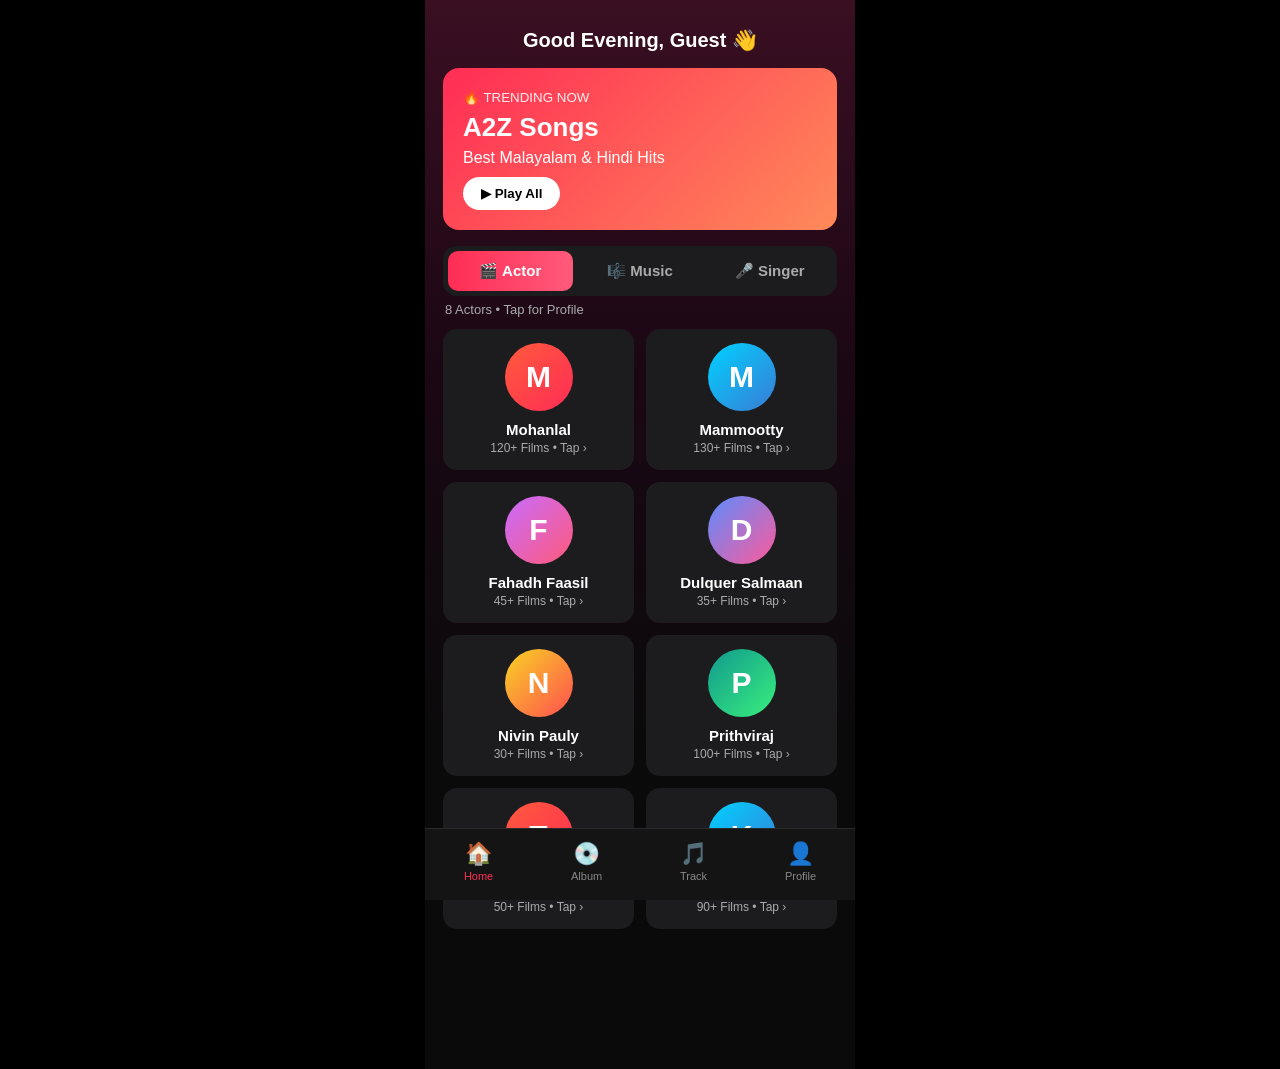
==== commit 1a7c1108: "Update index.html" ====
--- a/index.html
+++ b/index.html
@@ -53,11 +53,12 @@
 .success-msg{background:#1db954;color:#fff;padding:12px;border-radius:10px;text-align:center;font-weight:700;display:none;margin-top:14px}.error-msg{background:#ff2d55;color:#fff;padding:12px;border-radius:10px;text-align:center;font-weight:700;display:none;margin-top:14px}
 .auth-logo{width:90px;height:90px;border-radius:24px;background:linear-gradient(135deg,#ff2d55,#ff8a5a);margin:14px auto;display:grid;place-items:center;font-size:44px}.auth-title{text-align:center;font-size:26px;font-weight:800;margin:6px 0}.auth-sub{text-align:center;color:#aaa;font-size:14px;margin-bottom:6px}.auth-tabs{display:flex;background:#1c1c1e;border-radius:14px;padding:5px;gap:5px;margin:18px 0}.auth-tabs button{flex:1;border:none;padding:12px 0;border-radius:10px;background:transparent;color:#aaa;font-size:15px;font-weight:700;cursor:pointer}.auth-tabs button.active{background:linear-gradient(90deg,#ff2d55,#ff5a7a);color:#fff}.auth-switch{text-align:center;color:#aaa;font-size:14px;margin-top:16px}.auth-switch b{color:#ff5a7a;cursor:pointer}
 .loading{position:fixed;inset:0;background:rgba(0,0,0,.7);z-index:100;display:none;place-items:center;color:#fff;font-weight:700}.loading.show{display:grid}
+#splash{position:fixed;inset:0;background:#0a0a0a;z-index:200;display:none;place-items:center;text-align:center}
 </style>
 </head>
 <body>
 <div class="loading" id="loading">⏳ Loading...</div>
-<div id="splash" style="position:fixed;inset:0;background:#0a0a0a;z-index:200;display:grid;place-items:center;text-align:center"><div><div style="font-size:60px">🎵</div><div style="font-size:22px;font-weight:800;margin-top:10px">A2Z Songs</div><div style="color:#aaa;font-size:14px;margin-top:6px">⏳ Checking login...</div></div></div>
+<div id="splash"><div><div style="font-size:60px">🎵</div><div style="font-size:22px;font-weight:800;margin-top:10px">A2Z Songs</div><div style="color:#aaa;font-size:14px;margin-top:6px">⏳ Checking login...</div></div></div>
 <div class="phone">
 <div id="page-home" class="page active"><div class="header"><h1 id="homeGreeting">Good Evening, Guest 👋</h1></div><div class="hero"><small>🔥 TRENDING NOW</small><h2>A2Z Songs</h2><p>Best Malayalam & Hindi Hits</p><button onclick="go('album')">▶ Play All</button></div><div class="tabs"><button id="tab-actor" class="active" onclick="showTab('actor')">🎬 Actor</button><button id="tab-music" onclick="showTab('music')">🎼 Music</button><button id="tab-singer" onclick="showTab('singer')">🎤 Singer</button></div><div class="tab-info" id="tabInfo">Malayalam Actors • Tap for Profile</div><div class="artist-grid" id="artistGrid"></div><div style="height:30px"></div></div>
 <div id="page-album" class="page"><div class="header"><h1>Album</h1></div><div class="section-title">Top Albums</div><div class="album-grid" id="albumGrid"></div><div style="height:30px"></div></div>
@@ -87,16 +88,13 @@
 function showAuthError(id,msg){ let el=document.getElementById(id); el.innerText=msg; el.style.display='block'; }
 function hideAuthErrors(){ ['loginError','signupError'].forEach(id=>document.getElementById(id).style.display='none'); ['loginSuccess','signupSuccess'].forEach(id=>document.getElementById(id).style.display='none'); }
 function buildProfileFromFirebase(user){ if(!user) return null; let saved=null; try{ saved=JSON.parse(localStorage.getItem('a2z_profile_'+user.uid)||'null'); }catch(e){} let uname=localStorage.getItem('a2z_username_'+user.uid)||(saved&&saved.username)||user.email.split('@')[0]; let name=(saved&&saved.name)||user.displayName||uname; return {name,username:uname,email:user.email,avatar:(saved&&saved.avatar)||user.photoURL||"",uid:user.uid}; }
-window.switchAuth=function(mode){ document.getElementById('authTabLogin').classList.toggle('active',mode==='login'); document.getElementById('authTabSignup').classList.toggle('active',mode==='signup'); document.getElementById('loginForm').style.display=mode==='login'?'block':'none'; document.getElementById('signupForm').style.display=mode==='signup'?'block':'none'; document.getElementById('authSub').innerText=mode==='login'?'Login cheythu ningalude playlists kaanu':'Puthiya account undakku - Free aanu!'; hideAuthErrors(); };
+window.switchAuth=function(mode){ document.getElementById('authTabLogin').classList.toggle('active',mode==='login'); document.getElementById('authTabSignup').classList.toggle('active',mode==='signup'); document.getElementById('loginForm').style.display=mode==='login'?'block':'none'; document.getElementById('signupForm').style.display=mode==='signup'?'block':'none'; hideAuthErrors(); };
 window.doSignup=async function(){ const name=document.getElementById('signupName').value.trim(); const username=document.getElementById('signupUsername').value.trim().replace(/\s+/g,'_').toLowerCase(); const email=document.getElementById('signupEmail').value.trim().toLowerCase(); const pass=document.getElementById('signupPassword').value; if(!name) return showAuthError('signupError','❌ Name ezhuthu!'); if(!username) return showAuthError('signupError','❌ Username ezhuthu!'); if(!/^[^\s@]+@[^\s@]+\.[^\s@]+$/.test(email)) return showAuthError('signupError','❌ Correct Email ezhuthu!'); if(pass.length<6) return showAuthError('signupError','❌ Password min 6 aksharam venam!'); hideAuthErrors(); showLoading(true); const btn=document.getElementById('signupBtn'); btn.disabled=true; try{ if(isFirebaseConfigured&&auth){ const cred=await createUserWithEmailAndPassword(auth,email,pass); await updateProfile(cred.user,{displayName:name}); localStorage.setItem('a2z_username_'+cred.user.uid,username); userProfile={name,username,email,avatar:'',uid:cred.user.uid}; localStorage.setItem('a2z_profile_'+cred.user.uid,JSON.stringify(userProfile)); } else { const nu={name,username,email,password:pass,avatar:''}; localUsers.push(nu); localStorage.setItem('a2z_users',JSON.stringify(localUsers)); localStorage.setItem('a2z_current',email); localCurrent=email; userProfile=nu; } renderProfile(); const s=document.getElementById('signupSuccess'); s.innerText='✅ Account Created! Welcome, '+name; s.style.display='block'; setTimeout(()=>window.openProfilePage(),500); }catch(e){ let m=e.message||''; if(e.code==='auth/email-already-in-use') m='❌ Ee Email already und - Login cheyyu!'; showAuthError('signupError',m); } finally{ showLoading(false); btn.disabled=false; } };
 window.doLogin=async function(){ const email=document.getElementById('loginEmail').value.trim().toLowerCase(); const pass=document.getElementById('loginPassword').value; if(!/^[^\s@]+@[^\s@]+\.[^\s@]+$/.test(email)) return showAuthError('loginError','❌ Correct Email ezhuthu!'); if(!pass) return showAuthError('loginError','❌ Password ezhuthu!'); hideAuthErrors(); showLoading(true); const btn=document.getElementById('loginBtn'); btn.disabled=true; try{ if(isFirebaseConfigured&&auth){ const cred=await signInWithEmailAndPassword(auth,email,pass); userProfile=buildProfileFromFirebase(cred.user); } else { const u=localUsers.find(x=>x.email.toLowerCase()===email&&x.password===pass); if(!u) throw new Error('Email / Password thettaanu!'); localStorage.setItem('a2z_current',u.email); localCurrent=u.email; userProfile=u; } renderProfile(); const s=document.getElementById('loginSuccess'); s.innerText='✅ Welcome back, '+(userProfile?.name||''); s.style.display='block'; setTimeout(()=>window.openProfilePage(),500); }catch(e){ let m=e.message||''; if(['auth/invalid-credential','auth/user-not-found','auth/wrong-password'].includes(e.code)) m='❌ Email / Password thettaanu!'; showAuthError('loginError',m); } finally{ showLoading(false); btn.disabled=false; } };
-['loginEmail','loginPassword'].forEach(id=>document.getElementById(id).addEventListener('keydown',e=>{if(e.key==='Enter') window.doLogin();})); ['signupName','signupUsername','signupEmail','signupPassword'].forEach(id=>document.getElementById(id).addEventListener('keydown',e=>{if(e.key==='Enter') window.doSignup();}));
 window.doLogout=async function(){ if(!confirm('Logout cheyyano?')) return; showLoading(true); try{ if(isFirebaseConfigured&&auth) await signOut(auth); localStorage.removeItem('a2z_current'); localCurrent=''; userProfile=null; for(let i=localStorage.length-1;i>=0;i--){ let k=localStorage.key(i); if(k&&k.startsWith('a2z_profile_')) localStorage.removeItem(k); } }catch(e){} showLoading(false); showSplash(false); window.switchAuth('login'); window.openProfilePage(); };
-// *** REFRESH FIX: Load-il cached profile udan kaanikku, splash mathram ***
-let _cached = getCachedProfile();
-if(_cached && (location.hash.includes('profile')||location.hash.includes('auth')||location.hash.includes('editprofile'))){ userProfile=_cached; }
-else if(!(location.hash.includes('profile')||location.hash.includes('auth'))){ showSplash(false); }
-if(isFirebaseConfigured&&auth){ onAuthStateChanged(auth,(user)=>{ window.__A2Z_AUTH_READY=true; showSplash(false); document.getElementById('loading').classList.remove('show'); if(user){ userProfile=buildProfileFromFirebase(user); renderProfile(); if(window.__A2Z_AUTH_PENDING_PROFILE){ window.__A2Z_AUTH_PENDING_PROFILE=false; window.openProfilePage(); return; } if(location.hash.includes('auth')) window.openProfilePage(); } else { if(window.__A2Z_AUTH_PENDING_PROFILE){ window.__A2Z_AUTH_PENDING_PROFILE=false; userProfile=null; renderProfile(); window.openProfilePage(); } else if(!getCachedProfile()){ userProfile=null; renderProfile(); } } }); } else { window.__A2Z_AUTH_READY=true; showSplash(false); if(localCurrent){ let u=localUsers.find(x=>x.email===localCurrent); if(u) userProfile=u; } }
+// Load-il thanne: cached profile undenkil Profile udan kaanikku, splash mathram
+if(location.hash.includes('profile')||location.hash.includes('auth')||location.hash.includes('editprofile')){ let c=getCachedProfile(); if(c){ userProfile=c; } showSplash(true); }
+if(isFirebaseConfigured&&auth){ onAuthStateChanged(auth,(user)=>{ window.__A2Z_AUTH_READY=true; showSplash(false); document.getElementById('loading').classList.remove('show'); if(user){ userProfile=buildProfileFromFirebase(user); renderProfile(); if(window.__A2Z_AUTH_PENDING_PROFILE){ window.__A2Z_AUTH_PENDING_PROFILE=false; window.openProfilePage(); } else if(location.hash.includes('auth')){ window.openProfilePage(); } } else { if(window.__A2Z_AUTH_PENDING_PROFILE){ window.__A2Z_AUTH_PENDING_PROFILE=false; window.openProfilePage(); } else if(!getCachedProfile()){ userProfile=null; renderProfile(); } } }); } else { window.__A2Z_AUTH_READY=true; showSplash(false); if(localCurrent){ let u=localUsers.find(x=>x.email===localCurrent); if(u) userProfile=u; } }
 window.renderProfile=function(){ if(isFirebaseConfigured&&auth&&auth.currentUser) userProfile=buildProfileFromFirebase(auth.currentUser); if(!userProfile&&!isFirebaseConfigured&&localCurrent) userProfile=localUsers.find(u=>u.email===localCurrent)||null; if(!userProfile){ document.getElementById('homeGreeting').innerText='Good Evening, Guest 👋'; document.getElementById('profileName').innerText='-'; document.getElementById('profileUsername').innerText='@-'; document.getElementById('profileEmail').innerText='-'; return; } document.getElementById('profileName').innerText=userProfile.name; document.getElementById('profileUsername').innerText='@'+userProfile.username; document.getElementById('profileEmail').innerText=userProfile.email; document.getElementById('homeGreeting').innerText='Good Evening, '+userProfile.name.split(' ')[0]+' 👋'; document.title='A2Z Songs - '+userProfile.name; let pImg=document.getElementById('profileAvatarImg'); if(userProfile.avatar){ pImg.src=userProfile.avatar; pImg.style.display='block'; document.getElementById('profileAvatarLetter').style.display='none'; } else { pImg.style.display='none'; document.getElementById('profileAvatarLetter').style.display='block'; } };
 window.isLoggedIn=function(){ return Boolean((isFirebaseConfigured&&auth&&auth.currentUser)||userProfile||(!isFirebaseConfigured&&localCurrent)); };
 window.openProfilePage=function(){ if(window.__A2Z_AUTH_READY===false){ window.__A2Z_AUTH_PENDING_PROFILE=true; let c=getCachedProfile(); if(c){ userProfile=c; renderProfile(); showSplash(false); showPageOnly('profile'); } else { showSplash(true); } return; } showSplash(false); if(isFirebaseConfigured&&auth&&auth.currentUser) userProfile=buildProfileFromFirebase(auth.currentUser); if(window.isLoggedIn()){ renderProfile(); showPageOnly('profile'); } else { window.switchAuth('login'); showPageOnly('auth'); } };
@@ -125,4 +123,25 @@
 function createPlaylistPrompt(){ let n=prompt('New Playlist Name:'); if(n){ myPlaylists.push({name:n,songs:[]}); savePlaylists(); alert('Playlist Created: '+n); } }
 function createPlaylistFromSheet(){ let n=document.getElementById('newPlaylistName').value.trim(); if(!n) return alert('Playlist peru ezhuthu!'); let s=getCurrentSong(); myPlaylists.push({name:n,songs:[s]}); document.getElementById('newPlaylistName').value=''; savePlaylists(); closeSheet(); alert('Created & Added ✅'); }
 function toggleSongInPlaylist(i){ let s=getCurrentSong(); let idx=myPlaylists[i].songs.indexOf(s); if(idx>=0){ myPlaylists[i].songs.splice(idx,1); alert('Removed'); } else { myPlaylists[i].songs.push(s); alert('Added ✅'); } savePlaylists(); openAddSheet(); }
-function renderMyPlaylists(){ let el=document.getElementById('myPlaylists'); if(!el) return; document.getElementById('profilePlaylistCount').innerText=myPlaylists.length; el.innerHTML=myPlaylists.map((p,i)=>`<div class="card"><div class="thumb ${TRACKS[i%TRACKS.length].cls}">${TRACKS[i%TRACKS.length].img?`<img src="${TRACKS[i%TRACKS.length].img}" onerror="this.style.display='none'">`:'🎵'}</div><div style="flex:1"><b>${p.name}</b><br><small>${p.songs.join(', ')||'No songs yet'}</small></div><button class="small-btn blue" onclick="editPlaylist(${i})">Edit</button><button class="small-btn red" onclick="deletePlaylist(${i})">Delete</button></div>`).join('')||'<p style="color:#aaa">No playlists
+function renderMyPlaylists(){ let el=document.getElementById('myPlaylists'); if(!el) return; document.getElementById('profilePlaylistCount').innerText=myPlaylists.length; el.innerHTML=myPlaylists.map((p,i)=>`<div class="card"><div class="thumb ${TRACKS[i%TRACKS.length].cls}">${TRACKS[i%TRACKS.length].img?`<img src="${TRACKS[i%TRACKS.length].img}" onerror="this.style.display='none'">`:'🎵'}</div><div style="flex:1"><b>${p.name}</b><br><small>${p.songs.join(', ')||'No songs yet'}</small></div><button class="small-btn blue" onclick="editPlaylist(${i})">Edit</button><button class="small-btn red" onclick="deletePlaylist(${i})">Delete</button></div>`).join('')||'<p style="color:#aaa">No playlists yet</p>'; }
+function editPlaylist(i){ let n=prompt('Rename Playlist:',myPlaylists[i].name); if(n){ myPlaylists[i].name=n; savePlaylists(); } }
+function deletePlaylist(i){ if(confirm('Delete "'+myPlaylists[i].name+'" ?')){ myPlaylists.splice(i,1); savePlaylists(); } }
+function go(p){ location.hash='/'+p; }
+function showTab(t){ document.querySelectorAll('.tabs button').forEach(b=>b.classList.remove('active')); document.getElementById('tab-'+t).classList.add('active'); document.getElementById('tabInfo').innerText=t==='actor'?'8 Actors • Tap for Profile':t==='music'?'8 Music Directors • Tap for Profile':'8 Singers • Tap for Profile'; document.getElementById('artistGrid').innerHTML=DATA[t].map(a=>`<div class="artist-card" onclick="go('artist/${encodeURIComponent(a.n)}')"><div class="circle ${a.c}">${imgTag(a.n)}</div><b>${a.n}</b><small>${a.s} • Tap ›</small></div>`).join(''); }
+function openArtist(name){ name=decodeURIComponent(name); let all=[...DATA.actor,...DATA.music,...DATA.singer]; let info=all.find(x=>x.n===name)||{e:name[0],c:"t1"}; let type=DATA.actor.some(x=>x.n===name)?'actor':DATA.music.some(x=>x.n===name)?'music':'singer'; setTxt('artistPageTitle',name+' - Profile'); document.getElementById('artistAvatarLetter').innerText=info.e; let av=document.getElementById('artistAvatarImg'); if(IMG[name]){ av.src=IMG[name]; av.style.display='block'; document.getElementById('artistAvatarLetter').style.display='none'; } else { av.style.display='none'; document.getElementById('artistAvatarLetter').style.display='block'; } document.getElementById('artistAvatarWrap').className='big-avatar '+info.c; setTxt('artistName',name); setTxt('artistRole',type==='actor'?'Actor • Malayalam':type==='music'?'Music Director • Malayalam':'Playback Singer • Malayalam'); setTxt('artistFollowers',(1+name.length%5).toFixed(1)+'M'); setTxt('artistAlbumsCount',4+name.length%8); setTxt('artistSongsCount',40+name.length*3); let st=name.length%ALBUMS.length; let myA=[ALBUMS[st],ALBUMS[(st+1)%ALBUMS.length],ALBUMS[(st+2)%ALBUMS.length]]; document.getElementById('artistAlbumsGrid').innerHTML=myA.map(a=>`<div class="album-card" onclick="go('album/${encodeURIComponent(a.name)}')"><div class="cover ${a.cls}">${a.img?`<img src="${a.img}" onerror="this.style.display='none'">`:'💿'}</div><b>${a.name}</b><small>${a.year} • Tap ›</small></div>`).join(''); let myT=TRACKS.slice(0,3).map(t=>({...t,title:t.title+' - '+name.split(' ')[0]})); document.getElementById('artistTracks').innerHTML=myT.map(t=>`<div class="song-row" onclick="go('player/${encodeURIComponent(t.title)}')"><div class="thumb ${t.cls}">${t.img?`<img src="${t.img}" onerror="this.style.display='none'">`:'🎵'}</div><div><b>${t.title}</b><br><small>${t.album} • ${t.singer}</small></div><div class="play-btn">▶</div></div>`).join(''); showPageOnly('artist'); }
+function renderAlbums(){ document.getElementById('albumGrid').innerHTML=ALBUMS.map(a=>`<div class="album-card" onclick="go('album/${encodeURIComponent(a.name)}')"><div class="cover ${a.cls}">${a.img?`<img src="${a.img}" onerror="this.style.display='none'">`:'💿'}</div><b>${a.name}</b><small>${a.year} • ${a.songs} • Tap ›</small></div>`).join(''); }
+function openAlbum(name){ name=decodeURIComponent(name); let a=ALBUMS.find(x=>x.name===name)||ALBUMS[0]; setTxt('albumDetailName',a.name); setTxt('albumDetailMeta',a.year+' • '+a.songs+' • '+a.md); setTxt('albumDetailMD',a.md); setTxt('albumDetailSingers',a.singer); let c=document.getElementById('albumDetailCoverImg'); if(a.img){ c.src=a.img; c.style.display='block'; } else c.style.display='none'; document.getElementById('albumDetailCoverWrap').className='player-cover-big '+a.cls; let tr=TRACKS.filter(t=>t.album===name); if(!tr.length) tr=TRACKS.slice(0,3); document.getElementById('albumDetailTracks').innerHTML=tr.map(t=>`<div class="song-row" onclick="go('player/${encodeURIComponent(t.title)}')"><div class="thumb ${t.cls}">${t.img?`<img src="${t.img}" onerror="this.style.display='none'">`:'🎵'}</div><div><b>${t.title}</b><br><small>${t.singer} • ${t.md}</small></div><div class="play-btn">▶</div></div>`).join(''); showPageOnly('albumdetail'); }
+function renderTracks(){ document.getElementById('trackList').innerHTML=TRACKS.map(t=>`<div class="song-row" onclick="go('player/${encodeURIComponent(t.title)}')"><div class="thumb ${t.cls}">${t.img?`<img src="${t.img}" onerror="this.style.display='none'">`:'🎵'}</div><div><b>${t.title}</b><br><small>${t.album} • ${t.singer}</small></div><div class="play-btn">▶</div></div>`).join(''); }
+let currentTrackIndex=0;
+function openPlayer(title){ title=decodeURIComponent(title); let idx=TRACKS.findIndex(x=>x.title===title); stopMarquee(); document.getElementById('marqueeTitle').innerHTML=`<h2 id="playerTitle"></h2>`; document.getElementById('marqueeSinger').innerHTML=`<p id="playerSingerLine"></p>`; let cover=document.getElementById('playerCoverImg'); if(idx===-1){ setTxt('playerTitle',title); setTxt('playerAlbumTop','Premam'); setTxt('playerSingerLine','Vineeth Sreenivasan, Shaan Rahman'); document.getElementById('playerCover').className='player-cover-big t1'; setTxt('playerCoverTitle',title.toUpperCase()); cover.src=albumImg('Premam'); cover.style.display='block'; } else { currentTrackIndex=idx; let t=TRACKS[idx]; setTxt('playerTitle',t.title+' - From "'+t.album+'"'); setTxt('playerAlbumTop',t.album); setTxt('playerSingerLine',t.singer); document.getElementById('playerCover').className='player-cover-big '+t.cls; setTxt('playerCoverTitle',t.title.toUpperCase()); if(t.img){ cover.src=t.img; cover.style.display='block'; } else cover.style.display='none'; } document.getElementById('progressFill').style.width='12%'; isPlaying=true; document.getElementById('playBtn').innerText='⏸'; showPageOnly('player'); updateAddBtn(); startAllMarquee(); }
+function openDetail(title){ title=decodeURIComponent(title); setTxt('detailTitle',title); setTxt('detailHeading',title); setTxt('detailSub',title+' - Separate Page'); setTxt('detailEmoji','📁'); document.getElementById('detailContent').innerHTML=TRACKS.slice(0,3).map(t=>`<div class="song-row" onclick="go('player/${encodeURIComponent(t.title)}')"><div class="thumb ${t.cls}">${t.img?`<img src="${t.img}" onerror="this.style.display='none'">`:'🎵'}</div><div><b>${t.title}</b><br><small>${t.album} • ${t.singer}</small></div><div class="play-btn">▶</div></div>`).join(''); showPageOnly('detail'); }
+function showPageOnly(name){ document.querySelectorAll('.page').forEach(p=>p.classList.remove('active')); document.getElementById('page-'+name).classList.add('active'); document.querySelectorAll('.nav button').forEach(b=>b.classList.remove('active')); let m={home:'home',album:'album',track:'track',profile:'profile',artist:'home',albumdetail:'album',player:'track',detail:'profile',editprofile:'profile',auth:'profile'}; document.getElementById('nav-'+(m[name]||'home')).classList.add('active'); if(name==='player'){ document.documentElement.classList.add('player-locked'); document.body.classList.add('player-locked'); window.scrollTo(0,0); } else { document.documentElement.classList.remove('player-locked'); document.body.classList.remove('player-locked'); stopMarquee(); window.scrollTo(0,0); } }
+function router(){ let hash=location.hash.replace('#/','')||'home'; let parts=hash.split('/'); let page=parts[0]; let param=parts.slice(1).join('/'); if((page==='profile'||page==='editprofile') && window.__A2Z_AUTH_READY===false){ window.__A2Z_AUTH_PENDING_PROFILE=true; let sp=document.getElementById('splash'); if(sp) sp.style.display='grid'; return; } if(page==='artist'&&param) openArtist(param); else if(page==='album'&&param) openAlbum(param); else if(page==='player'&&param) openPlayer(param); else if(page==='detail'&&param) openDetail(param); else if(page==='editprofile'){ if(window.openEditProfile) window.openEditProfile(); } else if(page==='profile'){ if(window.openProfilePage) window.openProfilePage(); else showPageOnly('auth'); } else if(page==='auth') showPageOnly('auth'); else showPageOnly(page==='albumdetail'?'album':page); }
+window.addEventListener('hashchange',router);
+let isPlaying=true, prog=12; function togglePlay(){ isPlaying=!isPlaying; document.getElementById('playBtn').innerText=isPlaying?'⏸':'▶'; } function nextTrack(){ currentTrackIndex=(currentTrackIndex+1)%TRACKS.length; go('player/'+encodeURIComponent(TRACKS[currentTrackIndex].title)); } function prevTrack(){ currentTrackIndex=(currentTrackIndex-1+TRACKS.length)%TRACKS.length; go('player/'+encodeURIComponent(TRACKS[currentTrackIndex].title)); }
+setInterval(()=>{ if(isPlaying && document.getElementById('page-player').classList.contains('active')){ prog+=1; if(prog>100) prog=0; document.getElementById('progressFill').style.width=prog+'%'; let sec=Math.floor(prog*2.64); document.getElementById('curTime').innerText='0:'+(sec<10?'0'+sec:sec); } },1000);
+function doSearch(v){ if(!v){ renderTracks(); return; } let f=TRACKS.filter(t=>t.title.toLowerCase().includes(v.toLowerCase())); document.getElementById('trackList').innerHTML=f.map(t=>`<div class="song-row" onclick="go('player/${encodeURIComponent(t.title)}')"><div class="thumb ${t.cls}">${t.img?`<img src="${t.img}" onerror="this.style.display='none'">`:'🎵'}</div><div><b>${t.title}</b><br><small>${t.album}</small></div><div class="play-btn">▶</div></div>`).join(''); }
+showTab('actor'); renderAlbums(); renderTracks(); renderMyPlaylists(); updateAddBtn(); if(window.renderProfile) window.renderProfile(); if(!location.hash) location.hash='/home'; else router();
+</script>
+</body>
+</html>
